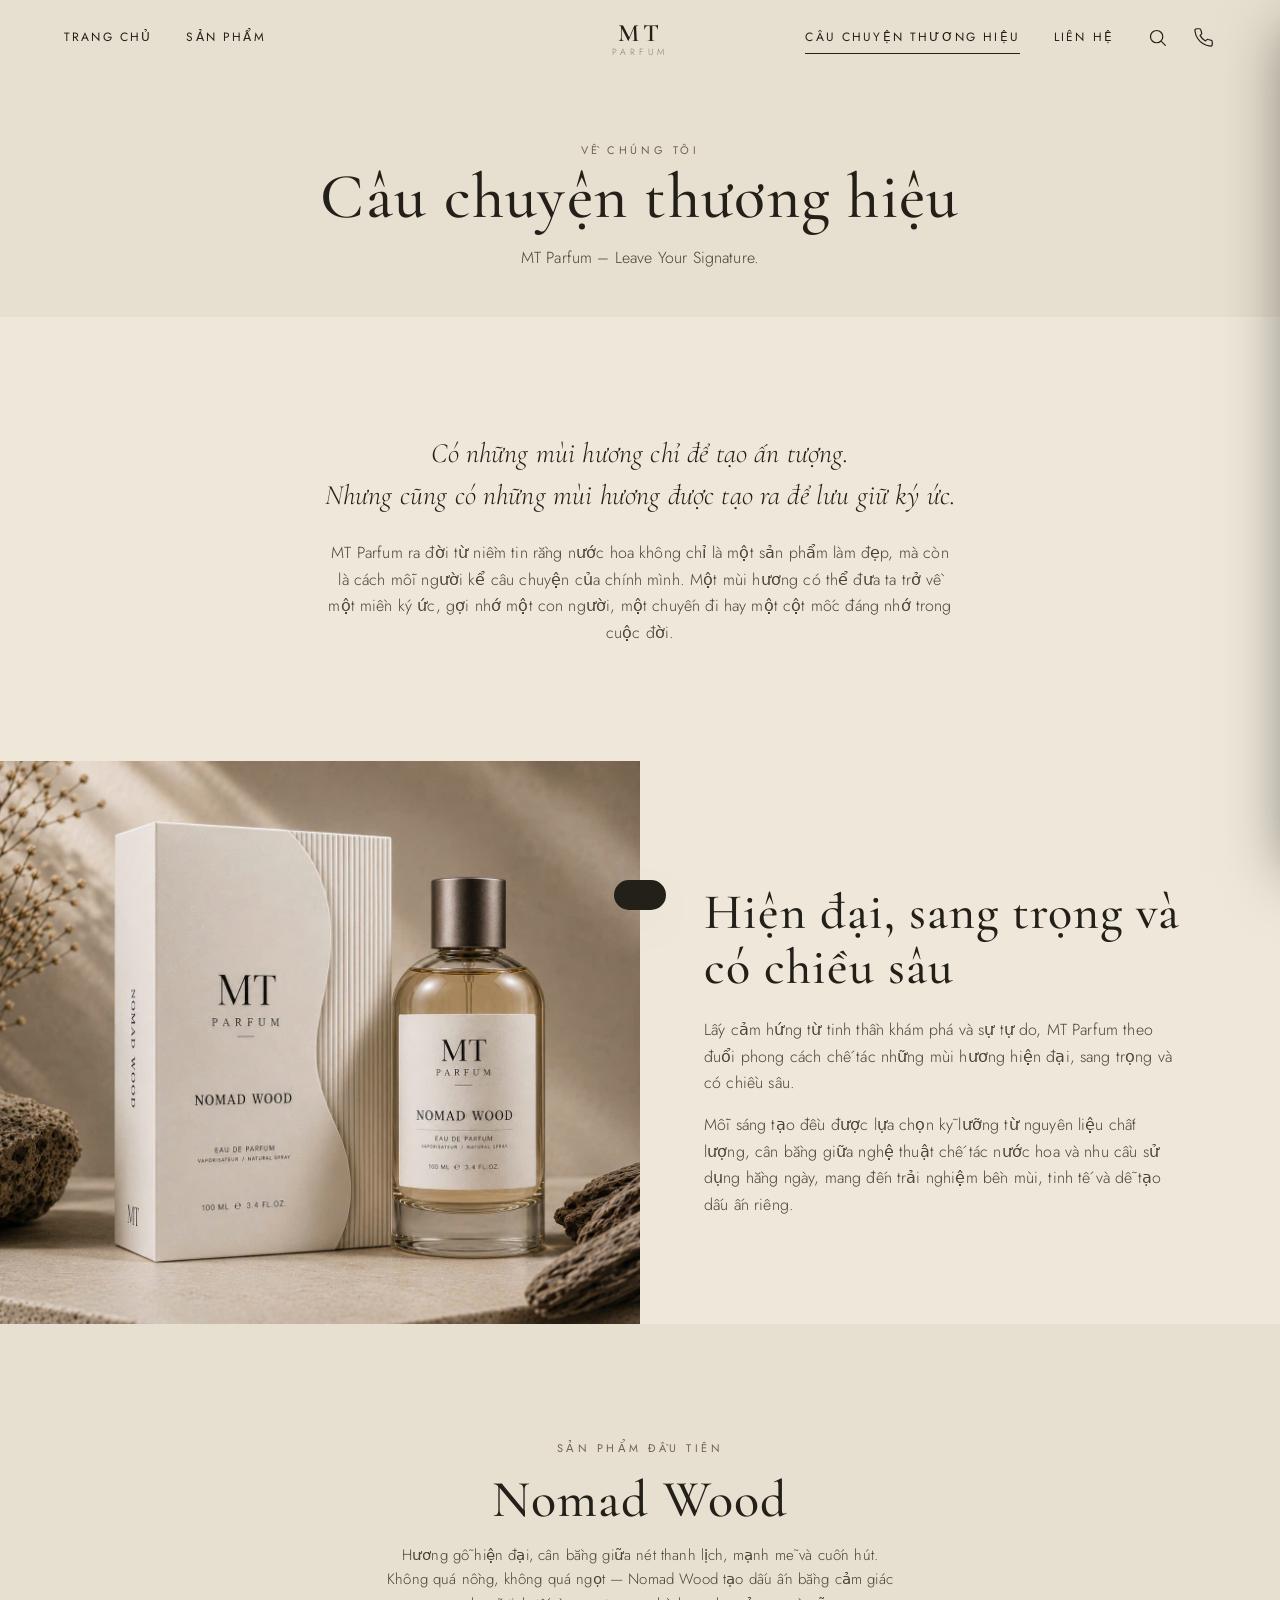
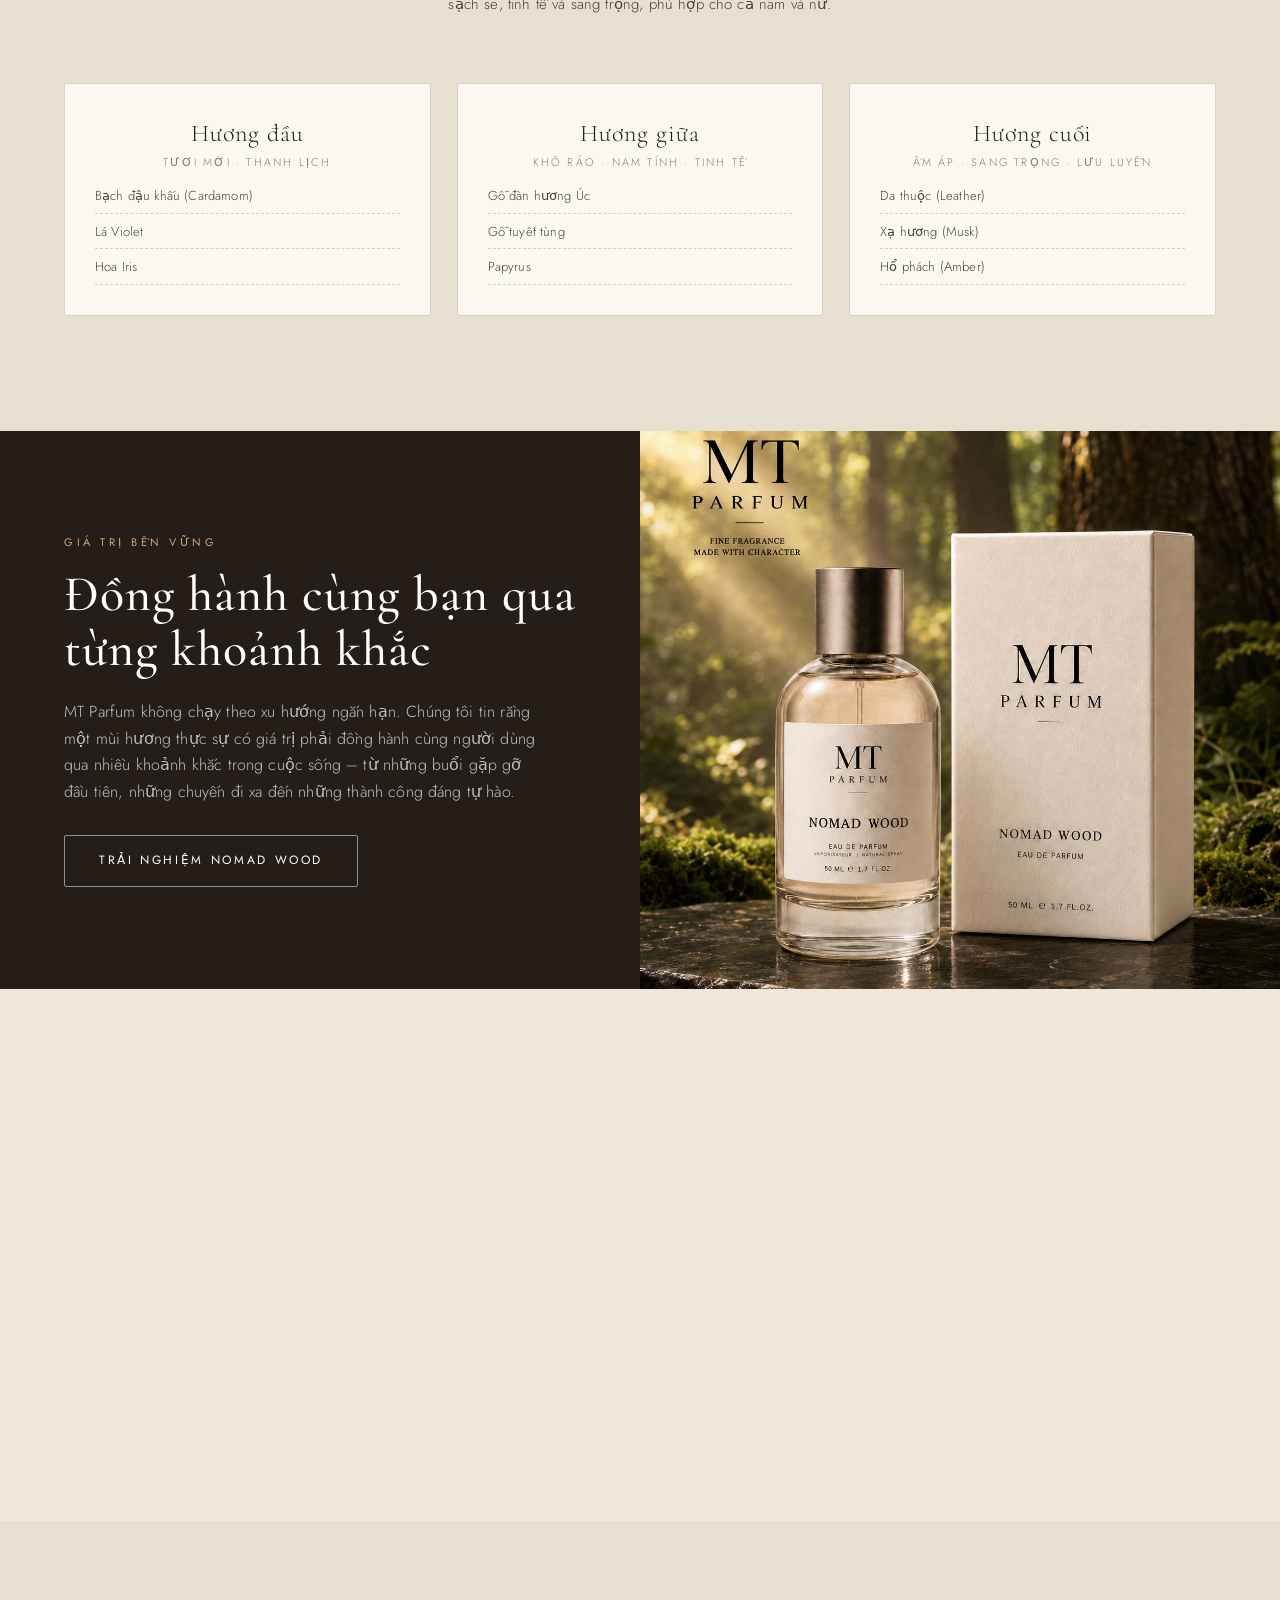
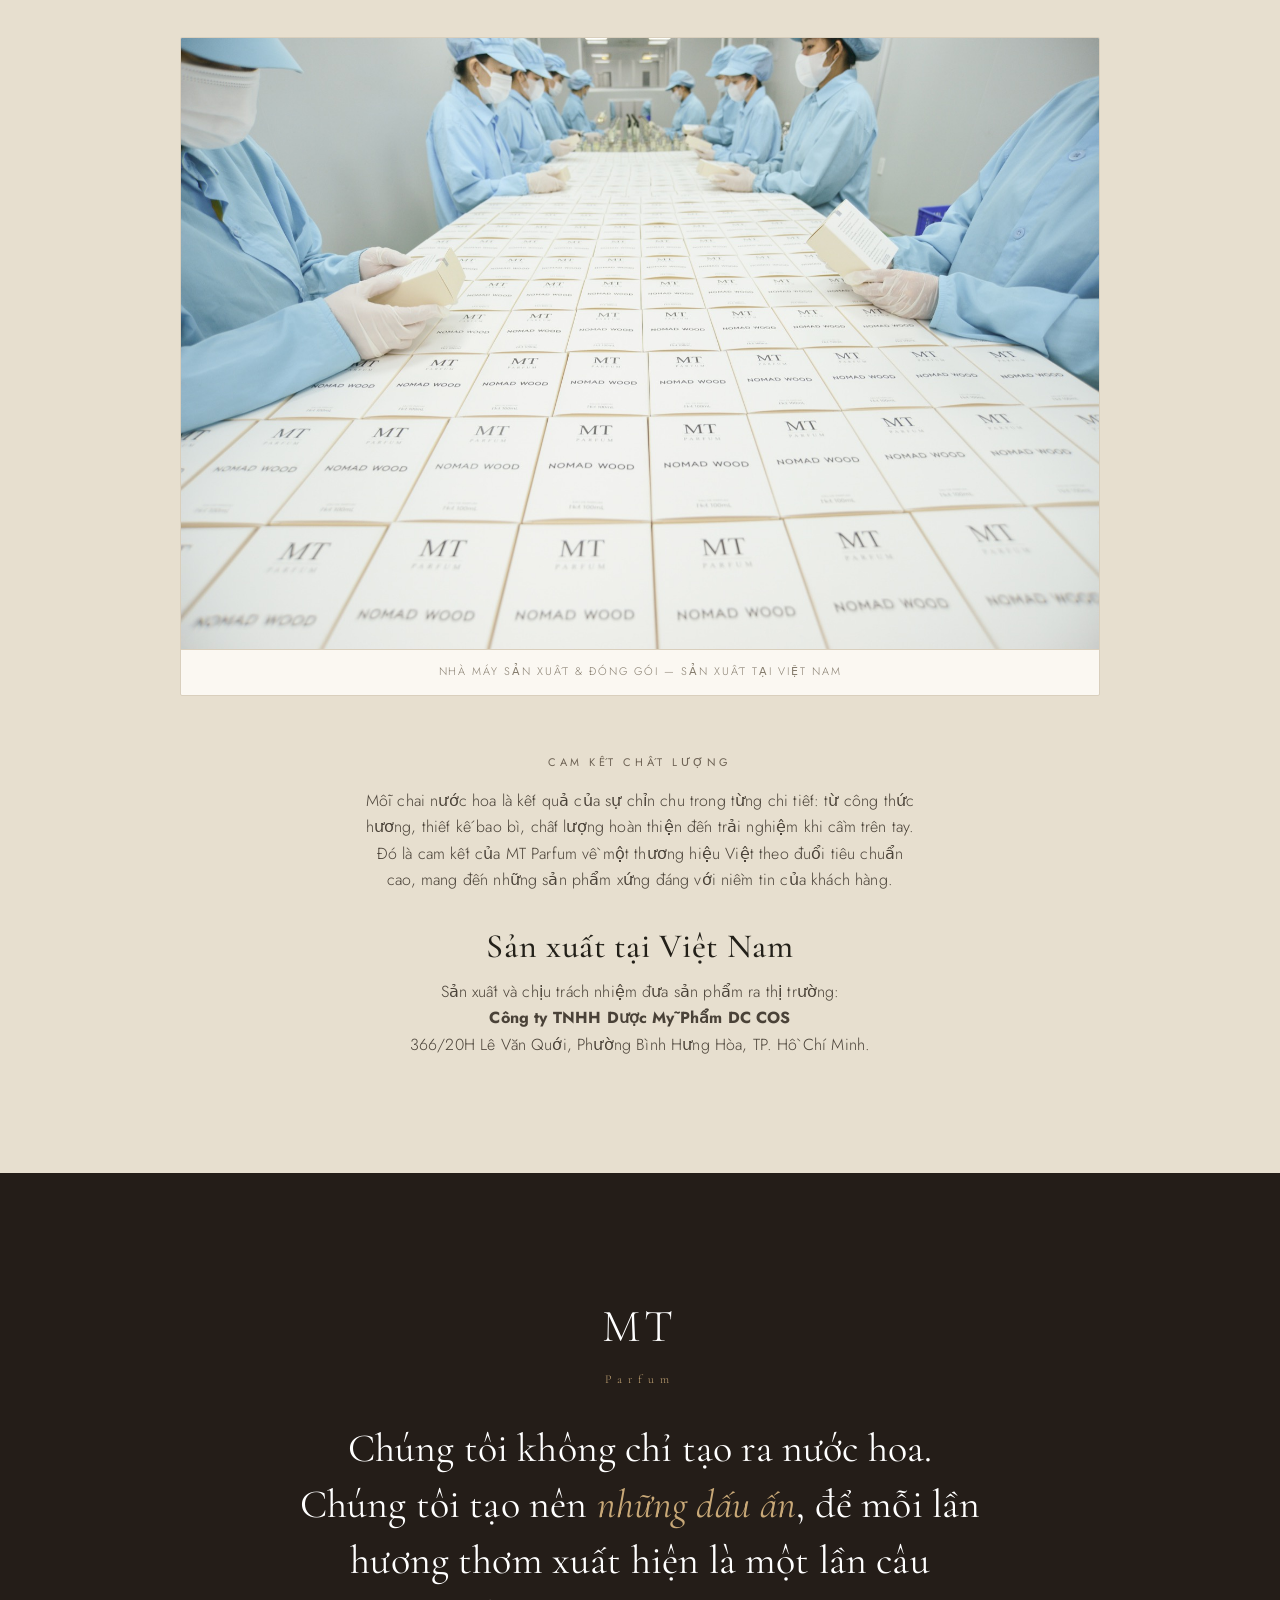
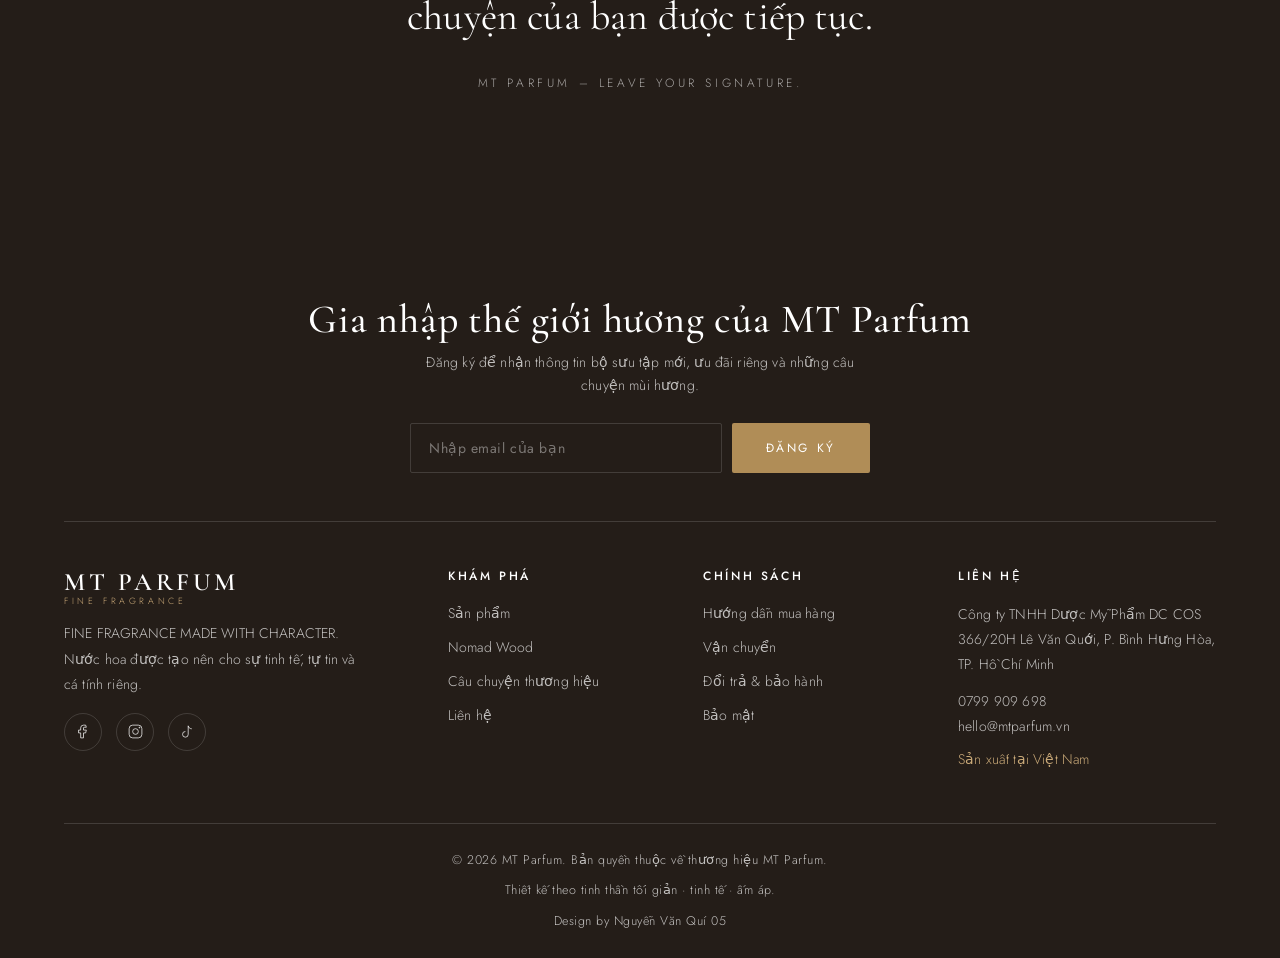
==== about.html @ b84d6cad "Chưa công bố giá: ẩn giá (Giá: Liên hệ) + đặt hàng qua Zalo/hotline - Thêm công tắc SITE.showPrice=f" ====
<!DOCTYPE html>
<html lang="vi">
<head>
  <meta charset="UTF-8">
  <meta name="viewport" content="width=device-width, initial-scale=1.0">
  <title>Câu chuyện thương hiệu — MT Parfum</title>
  <meta name="description" content="MT Parfum — Leave Your Signature. Câu chuyện về mùi hương, ký ức và cá tính riêng của mỗi người.">

  <meta property="og:type" content="website">
  <meta property="og:url" content="https://mtparfum.vn/about">
  <meta property="og:site_name" content="MT Parfum">
  <meta property="og:title" content="Câu chuyện thương hiệu — MT Parfum">
  <meta property="og:description" content="MT Parfum — Leave Your Signature. Câu chuyện về mùi hương, ký ức và cá tính riêng của mỗi người.">
  <meta property="og:image" content="https://mtparfum.vn/assets/images/og-image.jpg">
  <meta property="og:image:width" content="1200">
  <meta property="og:image:height" content="630">
  <meta name="twitter:card" content="summary_large_image">
  <meta name="twitter:title" content="Câu chuyện thương hiệu — MT Parfum">
  <meta name="twitter:description" content="MT Parfum — Leave Your Signature. Câu chuyện về mùi hương, ký ức và cá tính riêng của mỗi người.">
  <meta name="twitter:image" content="https://mtparfum.vn/assets/images/og-image.jpg">

  <link rel="preconnect" href="https://fonts.googleapis.com">
  <link rel="preconnect" href="https://fonts.gstatic.com" crossorigin>
  <link href="https://fonts.googleapis.com/css2?family=Cormorant+Garamond:ital,wght@0,400;0,500;0,600;1,400;1,500&family=Jost:wght@300;400;500&display=swap" rel="stylesheet">
  <link rel="stylesheet" href="assets/css/style.css">
</head>
<body data-page="about">

  <section class="page-hero">
    <div class="wrap reveal">
      <span class="eyebrow">Về chúng tôi</span>
      <h1>Câu chuyện thương hiệu</h1>
      <p>MT Parfum – Leave Your Signature.</p>
    </div>
  </section>

  <!-- Intro statement -->
  <section class="section center">
    <div class="wrap" style="max-width:760px">
      <p class="quote-serif reveal">Có những mùi hương chỉ để tạo ấn tượng.<br>Nhưng cũng có những mùi hương được tạo ra để lưu giữ ký ức.</p>
      <p class="reveal d1" style="margin-top:24px;color:var(--ink-soft)">MT Parfum ra đời từ niềm tin rằng nước hoa không chỉ là một sản phẩm làm đẹp, mà còn là cách mỗi người kể câu chuyện của chính mình. Một mùi hương có thể đưa ta trở về một miền ký ức, gợi nhớ một con người, một chuyến đi hay một cột mốc đáng nhớ trong cuộc đời.</p>
    </div>
  </section>

  <!-- Split 1: Triết lý sáng tạo -->
  <section class="split">
    <div class="split__media reveal"><img src="assets/images/beige_100_wave.jpg" alt="MT Parfum Nomad Wood"></div>
    <div class="split__body">
      <span class="eyebrow reveal">Triết lý sáng tạo</span>
      <h2 class="reveal d1">Hiện đại, sang trọng và có chiều sâu</h2>
      <p class="reveal d2">Lấy cảm hứng từ tinh thần khám phá và sự tự do, MT Parfum theo đuổi phong cách chế tác những mùi hương hiện đại, sang trọng và có chiều sâu.</p>
      <p class="reveal d2">Mỗi sáng tạo đều được lựa chọn kỹ lưỡng từ nguyên liệu chất lượng, cân bằng giữa nghệ thuật chế tác nước hoa và nhu cầu sử dụng hằng ngày, mang đến trải nghiệm bền mùi, tinh tế và dễ tạo dấu ấn riêng.</p>
    </div>
  </section>

  <!-- Nomad Wood - tầng hương -->
  <section class="section" style="background:var(--cream-2)">
    <div class="wrap">
      <div class="sec-head reveal">
        <span class="eyebrow">Sản phẩm đầu tiên</span>
        <h2>Nomad Wood</h2>
        <p>Hương gỗ hiện đại, cân bằng giữa nét thanh lịch, mạnh mẽ và cuốn hút. Không quá nồng, không quá ngọt — Nomad Wood tạo dấu ấn bằng cảm giác sạch sẽ, tinh tế và sang trọng, phù hợp cho cả nam và nữ.</p>
      </div>
      <div class="specs">
        <div class="spec-card reveal">
          <div class="vol" style="font-size:24px;letter-spacing:.04em">Hương đầu</div>
          <div class="fl">Tươi mới · Thanh lịch</div>
          <ul>
            <li><span>Bạch đậu khấu (Cardamom)</span></li>
            <li><span>Lá Violet</span></li>
            <li><span>Hoa Iris</span></li>
          </ul>
        </div>
        <div class="spec-card reveal d1">
          <div class="vol" style="font-size:24px;letter-spacing:.04em">Hương giữa</div>
          <div class="fl">Khô ráo · Nam tính · Tinh tế</div>
          <ul>
            <li><span>Gỗ đàn hương Úc</span></li>
            <li><span>Gỗ tuyết tùng</span></li>
            <li><span>Papyrus</span></li>
          </ul>
        </div>
        <div class="spec-card reveal d2">
          <div class="vol" style="font-size:24px;letter-spacing:.04em">Hương cuối</div>
          <div class="fl">Ấm áp · Sang trọng · Lưu luyến</div>
          <ul>
            <li><span>Da thuộc (Leather)</span></li>
            <li><span>Xạ hương (Musk)</span></li>
            <li><span>Hổ phách (Amber)</span></li>
          </ul>
        </div>
      </div>
    </div>
  </section>

  <!-- Split 2: Giá trị bền vững -->
  <section class="split split--rev">
    <div class="split__media reveal"><img src="assets/images/forest_50_box.jpg" alt="Nomad Wood đồng hành cùng mọi khoảnh khắc"></div>
    <div class="split__body on-dark">
      <span class="eyebrow reveal">Giá trị bền vững</span>
      <h2 class="reveal d1">Đồng hành cùng bạn qua từng khoảnh khắc</h2>
      <p class="reveal d2">MT Parfum không chạy theo xu hướng ngắn hạn. Chúng tôi tin rằng một mùi hương thực sự có giá trị phải đồng hành cùng người dùng qua nhiều khoảnh khắc trong cuộc sống – từ những buổi gặp gỡ đầu tiên, những chuyến đi xa đến những thành công đáng tự hào.</p>
      <div class="reveal d3" style="margin-top:14px"><a href="product.html" class="btn btn--light">Trải nghiệm Nomad Wood</a></div>
    </div>
  </section>

  <!-- Values -->
  <section class="section">
    <div class="wrap">
      <div class="sec-head reveal"><span class="eyebrow">Giá trị cốt lõi</span><h2>Điều làm nên MT Parfum</h2></div>
      <div class="specs">
        <div class="spec-card reveal">
          <h3 style="font-size:26px;margin-bottom:10px">Elegance</h3>
          <p style="font-size:14px;color:var(--ink-soft)">Thanh lịch trong từng đường nét — từ mùi hương đến bao bì.</p>
        </div>
        <div class="spec-card reveal d1">
          <h3 style="font-size:26px;margin-bottom:10px">Confidence</h3>
          <p style="font-size:14px;color:var(--ink-soft)">Mùi hương bền bỉ nâng đỡ sự tự tin của bạn suốt cả ngày.</p>
        </div>
        <div class="spec-card reveal d2">
          <h3 style="font-size:26px;margin-bottom:10px">Distinction</h3>
          <p style="font-size:14px;color:var(--ink-soft)">Một dấu ấn riêng, không thể trộn lẫn với bất kỳ ai.</p>
        </div>
      </div>
    </div>
  </section>

  <!-- Cam kết chất lượng + Nhà sản xuất -->
  <section class="section center" style="background:var(--cream-2)">
    <figure class="size-visual reveal" style="margin-bottom:clamp(30px,5vw,52px)">
      <img src="assets/images/that_nhamay_donggoi.jpg" alt="Nhà máy đóng gói MT Parfum" loading="lazy">
      <figcaption>Nhà máy sản xuất &amp; đóng gói — sản xuất tại Việt Nam</figcaption>
    </figure>
    <div class="wrap" style="max-width:680px">
      <span class="eyebrow reveal">Cam kết chất lượng</span>
      <p class="reveal d1" style="margin-top:14px;color:var(--ink-soft)">Mỗi chai nước hoa là kết quả của sự chỉn chu trong từng chi tiết: từ công thức hương, thiết kế bao bì, chất lượng hoàn thiện đến trải nghiệm khi cầm trên tay. Đó là cam kết của MT Parfum về một thương hiệu Việt theo đuổi tiêu chuẩn cao, mang đến những sản phẩm xứng đáng với niềm tin của khách hàng.</p>
      <h2 class="reveal d2" style="font-size:clamp(24px,3.6vw,34px);margin:34px 0 14px">Sản xuất tại Việt Nam</h2>
      <p class="reveal d2" style="color:var(--ink-soft)">Sản xuất và chịu trách nhiệm đưa sản phẩm ra thị trường:<br>
      <b>Công ty TNHH Dược Mỹ Phẩm DC COS</b><br>
      366/20H Lê Văn Quới, Phường Bình Hưng Hòa, TP. Hồ Chí Minh.</p>
    </div>
  </section>

  <!-- Closing statement -->
  <section class="section statement">
    <div class="wrap">
      <div class="mark reveal">MT<small>Parfum</small></div>
      <blockquote class="reveal d1">Chúng tôi không chỉ tạo ra nước hoa.<br>Chúng tôi tạo nên <em>những dấu ấn</em>, để mỗi lần hương thơm xuất hiện là một lần câu chuyện của bạn được tiếp tục.</blockquote>
      <div class="sign reveal d2">MT Parfum – Leave Your Signature.</div>
    </div>
  </section>

  <script src="assets/js/data.js?v=20260921b"></script>
  <script src="assets/js/site.js?v=20260921b"></script>
</body>
</html>
---- assets/css/style.css ----
/* =========================================================
   MT PARFUM — Design System
   Bảng màu & typography lấy từ bao bì sản phẩm Nomad Wood
   ========================================================= */

:root {
  /* --- Palette --- */
  --cream:      #EFE8DA;   /* nền chính kem ấm */
  --cream-2:    #E7DFCF;   /* nền phụ */
  --paper:      #FBF8F2;   /* trắng ngà (card, nhãn) */
  --sand:       #C9BBA0;   /* be đậm */
  --sand-deep:  #B7A688;   /* đất/be đậm hơn */
  --bronze:     #6E6355;   /* đồng/xám khói - nút, icon */
  --bronze-2:   #8A7E6C;   /* đồng nhạt - viền */
  --ink:        #232019;   /* chữ chính - đen than ấm */
  --ink-soft:   #4a4238;   /* chữ phụ */
  --muted:      #857c6d;   /* chú thích */
  --dark:       #241D18;   /* nền tối sang trọng */
  --dark-2:     #1b1611;
  --gold:       #B08D57;   /* ánh đồng/vàng gold */
  --gold-soft:  #c9a978;
  --line:       #d9cfbd;   /* đường kẻ mảnh */
  --line-dark:  rgba(255,255,255,.14);

  /* --- Typography --- */
  --serif: "Cormorant Garamond", "Marcellus", "Playfair Display", "Times New Roman", serif;
  --sans:  "Jost", "Inter", "Helvetica Neue", Arial, sans-serif;

  /* --- Layout --- */
  --maxw: 1280px;
  --gutter: clamp(18px, 5vw, 64px);
  --header-h: 76px;
  --radius: 2px;
  --ease: cubic-bezier(.22,.61,.36,1);
}

/* --------------------- Reset --------------------- */
*, *::before, *::after { box-sizing: border-box; }
* { margin: 0; padding: 0; }
html { -webkit-text-size-adjust: 100%; scroll-behavior: smooth; overflow-x: hidden; }
body {
  font-family: var(--sans);
  font-weight: 300;
  color: var(--ink);
  background: var(--cream);
  line-height: 1.65;
  font-size: 16px;
  letter-spacing: .01em;
}
img { max-width: 100%; display: block; }
a { color: inherit; text-decoration: none; }
button { font-family: inherit; cursor: pointer; border: none; background: none; color: inherit; }
ul { list-style: none; }
input { font-family: inherit; }

/* --------------------- Typography helpers --------------------- */
.serif { font-family: var(--serif); }
h1, h2, h3, h4 { font-family: var(--serif); font-weight: 500; line-height: 1.1; letter-spacing: .02em; color: var(--ink); }

.eyebrow {
  font-family: var(--sans);
  font-weight: 400;
  font-size: 11px;
  letter-spacing: .32em;
  text-transform: uppercase;
  color: var(--bronze);
}
.label-sm {
  font-size: 11px;
  letter-spacing: .22em;
  text-transform: uppercase;
  color: var(--muted);
  font-weight: 400;
}

/* --------------------- Layout --------------------- */
.wrap { max-width: var(--maxw); margin: 0 auto; padding-inline: var(--gutter); }
.section { padding-block: clamp(56px, 9vw, 130px); }
.center { text-align: center; }

/* --------------------- Buttons --------------------- */
.btn {
  display: inline-flex; align-items: center; justify-content: center; gap: 10px;
  font-size: 12px; letter-spacing: .22em; text-transform: uppercase; font-weight: 400;
  padding: 15px 34px; border-radius: var(--radius);
  transition: all .45s var(--ease); position: relative;
  white-space: nowrap;
}
.btn--solid { background: var(--bronze); color: var(--paper); }
.btn--solid:hover { background: var(--ink); transform: translateY(-2px); }
.btn--gold { background: var(--gold); color: #fff; }
.btn--gold:hover { background: var(--gold-soft); }
.btn--outline { border: 1px solid var(--bronze); color: var(--ink); }
.btn--outline:hover { background: var(--bronze); color: var(--paper); }
.btn--light { border: 1px solid rgba(255,255,255,.5); color: #fff; }
.btn--light:hover { background: #fff; color: var(--ink); }
.btn--block { width: 100%; }

.link-underline {
  font-size: 12px; letter-spacing: .2em; text-transform: uppercase;
  padding-bottom: 4px; border-bottom: 1px solid var(--bronze-2); transition: opacity .3s;
}
.link-underline:hover { opacity: .6; }

/* =========================================================
   HEADER
   ========================================================= */
.header {
  position: fixed; top: 0; left: 0; right: 0; z-index: 100;
  transition: all .5s var(--ease);
  background: transparent;
}
.header__inner {
  display: grid; grid-template-columns: 1fr auto 1fr; align-items: center;
  height: var(--header-h);
  max-width: var(--maxw); margin: 0 auto; padding-inline: var(--gutter);
  transition: height .5s var(--ease);
}
.header__nav { display: none; gap: 34px; }
.header__nav a {
  font-size: 12px; letter-spacing: .18em; text-transform: uppercase; font-weight: 400;
  position: relative; padding: 6px 0; color: var(--ink);
}
.header__nav a::after {
  content: ""; position: absolute; left: 0; bottom: 0; height: 1px; width: 0;
  background: currentColor; transition: width .4s var(--ease);
}
.header__nav a:hover::after, .header__nav a.is-active::after { width: 100%; }

.logo { text-align: center; justify-self: center; line-height: 1; }
.logo b { font-family: var(--serif); font-weight: 600; font-size: 25px; letter-spacing: .14em; display: block; }
.logo span { font-size: 9px; letter-spacing: .45em; text-transform: uppercase; color: var(--muted); display: block; margin-top: 1px; }

.header__actions { display: flex; align-items: center; justify-content: flex-end; gap: 20px; }
.icon-btn { display: inline-flex; align-items: center; justify-content: center; width: 26px; height: 26px; position: relative; transition: opacity .3s; }
.icon-btn:hover { opacity: .55; }
.icon-btn svg { width: 21px; height: 21px; stroke: var(--ink); }
.cart-count {
  position: absolute; top: -7px; right: -9px; min-width: 17px; height: 17px; padding: 0 4px;
  background: var(--bronze); color: #fff; border-radius: 999px;
  font-size: 10px; font-weight: 500; display: flex; align-items: center; justify-content: center;
  transform: scale(0); transition: transform .3s var(--ease);
}
.cart-count.show { transform: scale(1); }

.hamburger { display: inline-flex; flex-direction: column; gap: 5px; width: 24px; }
.hamburger span { height: 1.5px; background: var(--ink); transition: .3s; }

/* scrolled state */
.header.scrolled { background: var(--cream); box-shadow: 0 1px 0 var(--line); }
.header.scrolled .header__inner { height: 62px; }

/* dark hero overlay state (top of home) */
.header.on-dark:not(.scrolled) .header__nav a,
.header.on-dark:not(.scrolled) .logo b,
.header.on-dark:not(.scrolled) .logo span { color: #fff; }
.header.on-dark:not(.scrolled) .icon-btn svg { stroke: #fff; }
.header.on-dark:not(.scrolled) .hamburger span { background: #fff; }

/* =========================================================
   MOBILE MENU
   ========================================================= */
.mobile-menu {
  position: fixed; inset: 0; z-index: 200; background: var(--cream);
  transform: translateX(-100%); transition: transform .5s var(--ease);
  display: flex; flex-direction: column; padding: 26px var(--gutter);
}
.mobile-menu.open { transform: translateX(0); }
.mobile-menu__top { display: flex; justify-content: space-between; align-items: center; margin-bottom: 40px; }
.mobile-menu nav { display: flex; flex-direction: column; gap: 6px; }
.mobile-menu nav a {
  font-family: var(--serif); font-size: 30px; padding: 12px 0;
  border-bottom: 1px solid var(--line); letter-spacing: .02em;
}
.mobile-menu__foot { margin-top: auto; font-size: 13px; color: var(--muted); letter-spacing: .04em; }
.close-x { font-size: 26px; line-height: 1; }

.overlay {
  position: fixed; inset: 0; background: rgba(20,15,10,.5); z-index: 150;
  opacity: 0; visibility: hidden; transition: opacity .4s, visibility .4s;
  backdrop-filter: blur(2px);
}
.overlay.show { opacity: 1; visibility: visible; }

/* =========================================================
   HERO
   ========================================================= */
.hero { position: relative; min-height: 100svh; display: flex; align-items: center; overflow: hidden; }
.hero__bg { position: absolute; inset: 0; }
.hero__bg img { width: 100%; height: 100%; object-fit: cover; object-position: 72% center; }
.hero__bg::after {
  content: ""; position: absolute; inset: 0;
  /* mobile: scrim dọc full-width để chữ luôn nổi */
  background: linear-gradient(180deg, rgba(20,15,10,.46) 0%, rgba(20,15,10,.28) 28%, rgba(20,15,10,.40) 60%, rgba(20,15,10,.66) 100%);
}
@media (min-width: 900px) {
  .hero__bg::after {
    /* desktop: top scrim cho nav + gradient cột trái cho tiêu đề */
    background:
      linear-gradient(180deg, rgba(20,15,10,.42) 0%, rgba(20,15,10,.10) 16%, transparent 30%),
      linear-gradient(96deg, rgba(26,20,14,.74) 0%, rgba(26,20,14,.52) 32%, rgba(26,20,14,.22) 54%, transparent 72%);
  }
}
.hero__content { position: relative; z-index: 2; max-width: 620px; color: #fff; padding-top: var(--header-h); }
.hero__content .eyebrow { color: rgba(255,255,255,.85); }
.hero h1 { color: #fff; font-size: clamp(44px, 8.5vw, 92px); font-weight: 500; letter-spacing: .01em; margin: 18px 0 22px; }
.hero p { font-size: clamp(15px, 2vw, 18px); color: rgba(255,255,255,.9); max-width: 440px; margin-bottom: 34px; font-weight: 300; }
.hero__cta { display: flex; gap: 16px; flex-wrap: wrap; }
.scroll-hint {
  position: absolute; bottom: 26px; left: 50%; transform: translateX(-50%); z-index: 2;
  color: #fff; font-size: 10px; letter-spacing: .3em; text-transform: uppercase;
  display: flex; flex-direction: column; align-items: center; gap: 10px; opacity: .85;
}
.scroll-hint::after { content: ""; width: 1px; height: 46px; background: rgba(255,255,255,.6); animation: scrollline 2s var(--ease) infinite; }
@keyframes scrollline { 0%{transform:scaleY(0);transform-origin:top} 40%{transform:scaleY(1);transform-origin:top} 60%{transform:scaleY(1);transform-origin:bottom} 100%{transform:scaleY(0);transform-origin:bottom} }

/* =========================================================
   HERO SPRAY EFFECT — nắp bật nhẹ rồi xịt sương thơm, lặp lại
   ========================================================= */
.hero__spray {
  position: absolute; z-index: 3; pointer-events: none;
  left: 71%; top: 20%; width: 10px; height: 10px;
}
@media (min-width: 640px) { .hero__spray { left: 71.5%; top: 16%; } }
@media (min-width: 900px) { .hero__spray { left: 72%; top: 14%; } }

/* Ánh sáng loé khi bấm vòi xịt */
.hero__spray .flash {
  position: absolute; left: 50%; top: 50%; width: 24px; height: 24px; border-radius: 999px;
  background: radial-gradient(circle, rgba(255,255,255,.95), rgba(255,255,255,0) 68%);
  transform: translate(-50%, -50%) scale(0); opacity: 0;
  animation: sprayFlash 4.8s ease-out infinite;
}
/* Cụm sương chính */
.hero__spray .cloud {
  position: absolute; left: 50%; top: 50%; width: 54px; height: 54px; border-radius: 999px;
  background: radial-gradient(circle, rgba(255,255,255,.7) 0%, rgba(255,255,255,.28) 45%, rgba(255,255,255,0) 72%);
  filter: blur(3px) drop-shadow(0 1px 3px rgba(70,58,44,.28));
  transform: translate(-50%, -50%) scale(.2); opacity: 0;
  animation: sprayCloud 4.8s ease-out infinite;
}
/* Các hạt sương toả hình nón */
.hero__spray .p {
  position: absolute; left: 50%; top: 50%;
  width: var(--sz, 8px); height: var(--sz, 8px); border-radius: 999px;
  background: radial-gradient(circle, #ffffff 0%, rgba(255,255,255,.85) 40%, rgba(255,255,255,0) 70%);
  filter: blur(.5px) drop-shadow(0 1px 2px rgba(70,58,44,.4));
  transform: translate(-50%, -50%) scale(.4); opacity: 0;
  animation: sprayParticle 4.8s cubic-bezier(.16,.62,.3,1) infinite;
  animation-delay: var(--d, 0s);
}
@keyframes sprayFlash {
  0%, 3%  { transform: translate(-50%, -50%) scale(0); opacity: 0; }
  5%      { transform: translate(-50%, -50%) scale(1.4); opacity: .95; }
  12%     { transform: translate(-50%, -50%) scale(.5); opacity: 0; }
  100%    { opacity: 0; }
}
@keyframes sprayCloud {
  0%, 4%  { transform: translate(-50%, -50%) scale(.2); opacity: 0; }
  9%      { opacity: .92; }
  18%     { transform: translate(-50%, calc(-50% - 30px)) scale(1.1); opacity: .7; }
  38%     { transform: translate(-50%, calc(-50% - 82px)) scale(2.2); opacity: 0; }
  100%    { opacity: 0; }
}
@keyframes sprayParticle {
  0%, 4%  { transform: translate(-50%, -50%) scale(.4); opacity: 0; }
  8%      { opacity: .98; }
  16%     { transform: translate(calc(-50% + var(--dx, 0px) * .35), calc(-50% - 26px)) scale(.9); }
  36%     { transform: translate(calc(-50% + var(--dx, 0px)), calc(-50% - 74px)) scale(1.4); opacity: 0; }
  100%    { transform: translate(calc(-50% + var(--dx, 0px)), calc(-50% - 74px)) scale(1.4); opacity: 0; }
}

/* =========================================================
   PROCESS / NHÀ MÁY — ảnh thật sản xuất
   ========================================================= */
.process { background: var(--dark); color: var(--cream); }
.process .sec-head h2, .process .mark { color: #fff; }
.process .sec-head p { color: rgba(255,255,255,.72); }
.process .eyebrow { color: var(--gold-soft); }
.process-banner {
  position: relative; border-radius: var(--radius); overflow: hidden;
  margin-bottom: 22px; aspect-ratio: 21/9; background: var(--dark-2);
}
.process-banner img { width: 100%; height: 100%; object-fit: cover; display: block; }
.process-banner figcaption {
  position: absolute; left: 0; right: 0; bottom: 0; padding: 40px 26px 20px;
  background: linear-gradient(to top, rgba(20,15,10,.82), transparent);
  font-size: 13px; letter-spacing: .04em; color: rgba(255,255,255,.9);
}
.process-grid { display: grid; grid-template-columns: 1fr 1fr; gap: 16px; }
.process-card {
  border: 1px solid var(--line-dark); border-radius: var(--radius); overflow: hidden; background: var(--dark-2);
}
.process-card .ph { aspect-ratio: 4/3; overflow: hidden; }
.process-card .ph img { width: 100%; height: 100%; object-fit: cover; transition: transform 1s var(--ease); }
.process-card:hover .ph img { transform: scale(1.05); }
.process-card .cap { padding: 16px 18px 20px; }
.process-card .cap h4 { font-family: var(--serif); font-size: 20px; color: #fff; margin-bottom: 6px; }
.process-card .cap p { font-size: 13px; color: rgba(255,255,255,.66); line-height: 1.6; }
.process-trust {
  display: flex; flex-wrap: wrap; gap: 10px 26px; justify-content: center;
  margin-top: 30px; padding-top: 26px; border-top: 1px solid var(--line-dark);
  font-size: 12px; letter-spacing: .14em; text-transform: uppercase; color: var(--gold-soft);
}
@media (min-width: 760px) { .process-grid { grid-template-columns: repeat(4, 1fr); } }

/* =========================================================
   MARQUEE / TRUST STRIP
   ========================================================= */
.strip { background: var(--dark); color: var(--cream); padding: 18px 0; overflow: hidden; }
.strip__row { display: flex; gap: 60px; align-items: center; white-space: nowrap; animation: marquee 26s linear infinite; }
.strip__row span { font-size: 11px; letter-spacing: .28em; text-transform: uppercase; color: var(--gold-soft); display: inline-flex; align-items: center; gap: 60px; }
.strip__row span::after { content: "✦"; color: var(--bronze-2); }
@keyframes marquee { from { transform: translateX(0); } to { transform: translateX(-50%); } }

/* =========================================================
   SECTION HEADING
   ========================================================= */
.sec-head { display: flex; flex-direction: column; align-items: center; text-align: center; gap: 14px; margin-bottom: clamp(38px, 6vw, 66px); }
.sec-head h2 { font-size: clamp(30px, 5vw, 52px); }
.sec-head p { max-width: 520px; color: var(--ink-soft); font-size: 15px; }
.sec-head--left { align-items: flex-start; text-align: left; }

/* =========================================================
   PRODUCT GRID / CARDS
   ========================================================= */
.grid-products { display: grid; grid-template-columns: 1fr; gap: 30px; }
.card {
  position: relative; background: var(--paper);
  border: 1px solid var(--line); border-radius: var(--radius);
  overflow: hidden; transition: box-shadow .5s var(--ease), transform .5s var(--ease);
}
.card:hover { box-shadow: 0 26px 55px -30px rgba(35,25,15,.5); transform: translateY(-4px); }
.card__media { position: relative; aspect-ratio: 3/4; overflow: hidden; background: var(--cream-2); }
.card__media img { width: 100%; height: 100%; object-fit: cover; transition: transform 1.1s var(--ease); }
.card:hover .card__media img { transform: scale(1.06); }
.card__badge {
  position: absolute; top: 14px; left: 14px; z-index: 2;
  background: rgba(251,248,242,.92); color: var(--bronze);
  font-size: 10px; letter-spacing: .18em; text-transform: uppercase; padding: 6px 12px; border-radius: 999px;
}
.card__quick {
  position: absolute; left: 14px; right: 14px; bottom: 14px; z-index: 2;
  display: flex; gap: 8px; transform: translateY(14px); opacity: 0; transition: all .45s var(--ease);
}
.card:hover .card__quick { transform: translateY(0); opacity: 1; }
.card__quick .btn { flex: 1; padding: 13px 10px; font-size: 10.5px; letter-spacing: .12em; }
.qv-btn { background: rgba(251,248,242,.94); color: var(--ink); backdrop-filter: blur(4px); }
.qv-btn:hover { background: #fff; }
.card__body { padding: 22px 22px 26px; text-align: center; }
.card__body h3 { font-size: 25px; margin-bottom: 4px; }
.card__body .type { font-size: 11px; letter-spacing: .2em; text-transform: uppercase; color: var(--muted); margin-bottom: 12px; }
.card__sizes { display: flex; gap: 6px; justify-content: center; margin-bottom: 14px; }
.card__sizes span { font-size: 10.5px; letter-spacing: .1em; padding: 4px 10px; border: 1px solid var(--line); border-radius: 999px; color: var(--ink-soft); }
.card__price { font-family: var(--serif); font-size: 22px; color: var(--ink); }
.card__price small { font-size: 13px; color: var(--muted); font-family: var(--sans); letter-spacing: .06em; }

/* =========================================================
   FEATURE / SPLIT SECTIONS
   ========================================================= */
.split { display: grid; grid-template-columns: 1fr; gap: 0; align-items: stretch; }
.split__media { position: relative; min-height: 62vh; }
.split__media img { position: absolute; inset: 0; width: 100%; height: 100%; object-fit: cover; }
.split__body { display: flex; flex-direction: column; justify-content: center; padding: clamp(40px,8vw,90px) var(--gutter); }
.split__body h2 { font-size: clamp(30px, 4.6vw, 50px); margin: 16px 0 22px; }
.split__body p { color: var(--ink-soft); margin-bottom: 16px; max-width: 480px; }
.split__body.on-dark { background: var(--dark); color: var(--cream); }
.split__body.on-dark h2 { color: #fff; }
.split__body.on-dark p { color: rgba(255,255,255,.72); }
.split__body.on-dark .eyebrow { color: var(--gold-soft); }
.quote-serif { font-family: var(--serif); font-size: clamp(21px,2.6vw,28px); font-style: italic; line-height: 1.5; color: var(--ink); }
.on-dark .quote-serif { color: #fff; }

/* =========================================================
   BRAND STATEMENT (dark band)
   ========================================================= */
.statement { background: var(--dark); color: var(--cream); text-align: center; }
.statement .wrap { max-width: 820px; }
.statement .mark { font-family: var(--serif); font-size: 46px; letter-spacing: .1em; color: #fff; }
.statement .mark small { display: block; font-size: 12px; letter-spacing: .5em; color: var(--gold-soft); margin-top: 6px; }
.statement blockquote { font-family: var(--serif); font-size: clamp(24px, 3.6vw, 40px); line-height: 1.4; margin: 30px 0; color: #fff; font-weight: 400; }
.statement blockquote em { color: var(--gold-soft); font-style: italic; }
.statement .sign { font-size: 12px; letter-spacing: .3em; text-transform: uppercase; color: rgba(255,255,255,.6); }

/* =========================================================
   SIZE SPEC STRIP
   ========================================================= */
.size-visual {
  max-width: 920px; margin: 0 auto clamp(30px, 5vw, 52px);
  border: 1px solid var(--line); border-radius: var(--radius);
  overflow: hidden; background: var(--paper);
}
.size-visual img { width: 100%; height: auto; display: block; }
.size-visual figcaption {
  font-size: 11px; letter-spacing: .18em; text-transform: uppercase;
  color: var(--muted); text-align: center; padding: 12px 16px 14px;
  border-top: 1px solid var(--line);
}
.specs { display: grid; grid-template-columns: 1fr; gap: 26px; }
.spec-card { border: 1px solid var(--line); border-radius: var(--radius); padding: 30px; background: var(--paper); text-align: center; transition: .4s var(--ease); }
.spec-card:hover { border-color: var(--bronze-2); background: #fff; }
.spec-card .vol { font-family: var(--serif); font-size: 40px; color: var(--ink); }
.spec-card .fl { font-size: 11px; letter-spacing: .2em; color: var(--muted); text-transform: uppercase; margin-bottom: 14px; }
.spec-card ul { display: flex; flex-direction: column; gap: 7px; font-size: 13px; color: var(--ink-soft); }
.spec-card ul li { display: flex; justify-content: space-between; border-bottom: 1px dashed var(--line); padding-bottom: 6px; }

/* =========================================================
   THANK YOU CARD
   ========================================================= */
.thanks { background: var(--dark-2); color: var(--cream); }
.thanks__grid { display: grid; grid-template-columns: 1fr; gap: 0; align-items: center; }
.thanks__img { min-height: 56vh; position: relative; }
.thanks__img img { position: absolute; inset: 0; width: 100%; height: 100%; object-fit: cover; }
.thanks__note { padding: clamp(40px,7vw,80px) var(--gutter); }
.thanks__card {
  background: var(--paper); color: var(--ink); border-radius: var(--radius);
  padding: clamp(34px,5vw,54px); max-width: 460px; text-align: center;
  box-shadow: 0 30px 70px -30px rgba(0,0,0,.6);
}
.thanks__card .ty { font-family: var(--serif); font-size: 30px; letter-spacing: .12em; margin-bottom: 20px; }
.thanks__card p { font-size: 15px; color: var(--ink-soft); line-height: 1.8; }
.thanks__card .sign { font-family: var(--serif); font-size: 26px; font-style: italic; margin-top: 22px; color: var(--ink); }
.thanks__card .role { font-size: 11px; letter-spacing: .22em; text-transform: uppercase; color: var(--muted); }

/* =========================================================
   FOOTER
   ========================================================= */
.footer { background: var(--dark); color: rgba(255,255,255,.72); padding-top: clamp(56px,7vw,88px); }
.footer a:hover { color: #fff; }
.footer__news { border-bottom: 1px solid var(--line-dark); padding-bottom: 48px; margin-bottom: 48px; text-align: center; }
.footer__news h3 { color: #fff; font-size: clamp(26px,4vw,40px); margin-bottom: 10px; }
.footer__news p { max-width: 440px; margin: 0 auto 26px; font-size: 14px; }
.news-form { display: flex; gap: 10px; max-width: 460px; margin: 0 auto; flex-wrap: wrap; }
.news-form input {
  flex: 1; min-width: 200px; background: transparent; border: 1px solid var(--line-dark); color: #fff;
  padding: 14px 18px; border-radius: var(--radius); font-size: 14px; letter-spacing: .04em;
}
.news-form input::placeholder { color: rgba(255,255,255,.4); }
.news-form input:focus { outline: none; border-color: var(--gold-soft); }
.footer__cols { display: grid; grid-template-columns: 1fr; gap: 40px; padding-bottom: 50px; }
.footer__col h4 { color: #fff; font-family: var(--sans); font-size: 12px; letter-spacing: .22em; text-transform: uppercase; margin-bottom: 18px; font-weight: 500; }
.footer__col .logo b { color: #fff; }
.footer__col .logo span { color: var(--gold-soft); }
.footer__col ul { display: flex; flex-direction: column; gap: 11px; font-size: 14px; }
.footer__col p { font-size: 14px; line-height: 1.8; }
.socials { display: flex; gap: 14px; margin-top: 16px; }
.socials a { width: 38px; height: 38px; border: 1px solid var(--line-dark); border-radius: 999px; display: flex; align-items: center; justify-content: center; transition: .3s; }
.socials a:hover { background: var(--gold); border-color: var(--gold); }
.socials svg { width: 17px; height: 17px; stroke: currentColor; fill: none; }
.footer__bottom { border-top: 1px solid var(--line-dark); padding: 26px 0; display: flex; flex-direction: column; gap: 10px; text-align: center; font-size: 12.5px; letter-spacing: .04em; }

/* =========================================================
   CART DRAWER
   ========================================================= */
.drawer {
  position: fixed; top: 0; right: 0; bottom: 0; width: min(420px, 100vw); z-index: 250;
  background: var(--cream); transform: translateX(100%); transition: transform .5s var(--ease);
  display: flex; flex-direction: column; box-shadow: -20px 0 60px -30px rgba(0,0,0,.5);
}
.drawer.open { transform: translateX(0); }
.drawer__head { display: flex; align-items: center; justify-content: space-between; padding: 24px var(--gutter); border-bottom: 1px solid var(--line); }
.drawer__head h3 { font-size: 20px; letter-spacing: .06em; }
.drawer__head .label-sm { margin-left: 8px; }
.drawer__body { flex: 1; overflow-y: auto; padding: 10px var(--gutter); }
.drawer__empty { text-align: center; padding: 60px 0; color: var(--muted); }
.drawer__empty svg { width: 42px; height: 42px; stroke: var(--bronze-2); margin: 0 auto 18px; }
.cart-item { display: grid; grid-template-columns: 74px 1fr auto; gap: 14px; padding: 20px 0; border-bottom: 1px solid var(--line); }
.cart-item__img { width: 74px; height: 92px; object-fit: cover; background: var(--cream-2); border-radius: var(--radius); }
.cart-item__info h4 { font-family: var(--serif); font-size: 18px; }
.cart-item__info .meta { font-size: 11px; letter-spacing: .12em; text-transform: uppercase; color: var(--muted); margin: 3px 0 10px; }
.qty { display: inline-flex; align-items: center; border: 1px solid var(--line); border-radius: 999px; }
.qty button { width: 28px; height: 28px; font-size: 15px; color: var(--ink-soft); }
.qty span { min-width: 26px; text-align: center; font-size: 13px; }
.cart-item__right { text-align: right; display: flex; flex-direction: column; justify-content: space-between; align-items: flex-end; }
.cart-item__price { font-family: var(--serif); font-size: 17px; }
.remove { font-size: 11px; letter-spacing: .1em; text-transform: uppercase; color: var(--muted); border-bottom: 1px solid transparent; }
.remove:hover { color: var(--bronze); border-color: var(--bronze); }
.drawer__foot { padding: 22px var(--gutter) 26px; border-top: 1px solid var(--line); background: var(--paper); }
.drawer__row { display: flex; justify-content: space-between; margin-bottom: 6px; font-size: 13px; color: var(--ink-soft); }
.drawer__total { display: flex; justify-content: space-between; align-items: baseline; margin: 12px 0 18px; }
.drawer__total b { font-family: var(--serif); font-size: 26px; }
.drawer__note { font-size: 11px; color: var(--muted); text-align: center; margin-top: 12px; letter-spacing: .04em; }

/* =========================================================
   MODAL (quick view)
   ========================================================= */
.modal { position: fixed; inset: 0; z-index: 260; display: flex; align-items: center; justify-content: center; padding: 20px; opacity: 0; visibility: hidden; transition: .4s; }
.modal.open { opacity: 1; visibility: visible; }
.modal__box { background: var(--cream); max-width: 880px; width: 100%; max-height: 90vh; overflow-y: auto; border-radius: var(--radius); position: relative; display: grid; grid-template-columns: 1fr; transform: translateY(20px); transition: transform .5s var(--ease); }
.modal.open .modal__box { transform: translateY(0); }
.modal__close { position: absolute; top: 14px; right: 14px; z-index: 3; width: 38px; height: 38px; border-radius: 999px; background: rgba(251,248,242,.9); font-size: 20px; display: flex; align-items: center; justify-content: center; }
.modal__media { background: var(--cream-2); aspect-ratio: 1/1; }
.modal__media img { width: 100%; height: 100%; object-fit: cover; }
.modal__info { padding: clamp(28px,4vw,44px); display: flex; flex-direction: column; }

/* =========================================================
   PRODUCT DETAIL PAGE
   ========================================================= */
.pdp { padding-top: calc(var(--header-h) + 30px); }
.breadcrumb { font-size: 11px; letter-spacing: .14em; text-transform: uppercase; color: var(--muted); margin-bottom: 30px; }
.breadcrumb a:hover { color: var(--ink); }
.pdp__grid { display: grid; grid-template-columns: 1fr; gap: 40px; }

/* gallery */
.gallery__main { position: relative; aspect-ratio: 4/5; background: var(--cream-2); overflow: hidden; border-radius: var(--radius); cursor: zoom-in; }
.gallery__main img { width: 100%; height: 100%; object-fit: cover; transition: opacity .5s, transform .6s var(--ease); }
.gallery__main.zoomed img { transform: scale(1.9); cursor: zoom-out; }
.gallery__thumbs { display: flex; gap: 10px; margin-top: 12px; overflow-x: auto; padding-bottom: 4px; }
.gallery__thumbs button { flex: 0 0 74px; aspect-ratio: 4/5; border-radius: var(--radius); overflow: hidden; border: 1px solid var(--line); opacity: .6; transition: .3s; }
.gallery__thumbs button.active { opacity: 1; border-color: var(--bronze); }
.gallery__thumbs img { width: 100%; height: 100%; object-fit: cover; }

/* info */
.pdp__info .type { font-size: 11px; letter-spacing: .24em; text-transform: uppercase; color: var(--bronze); margin-bottom: 10px; }
.pdp__info h1 { font-size: clamp(38px,6vw,60px); margin-bottom: 14px; }
.pdp__info .lead { color: var(--ink-soft); font-size: 16px; margin-bottom: 24px; max-width: 460px; }
.pdp__price { font-family: var(--serif); font-size: 34px; color: var(--ink); margin-bottom: 26px; }
.pdp__price small { font-size: 15px; color: var(--muted); font-family: var(--sans); letter-spacing: .04em; }
.opt-label { font-size: 11px; letter-spacing: .2em; text-transform: uppercase; color: var(--muted); margin-bottom: 12px; }
.pills { display: flex; gap: 10px; margin-bottom: 30px; flex-wrap: wrap; }
.pill { border: 1px solid var(--bronze-2); border-radius: 999px; padding: 12px 24px; font-size: 13px; letter-spacing: .08em; transition: .3s var(--ease); background: transparent; }
.pill:hover { border-color: var(--bronze); }
.pill.active { background: var(--bronze); color: var(--paper); border-color: var(--bronze); }
.pill small { display: block; font-size: 10px; color: inherit; opacity: .7; letter-spacing: .1em; }
.pdp__buy { display: flex; gap: 12px; margin-bottom: 16px; flex-wrap: wrap; }
.pdp__buy .qty { border-color: var(--bronze-2); }
.pdp__buy .btn { flex: 1; }
.pdp__meta { display: flex; flex-direction: column; gap: 8px; margin: 24px 0; font-size: 13px; color: var(--ink-soft); }
.pdp__meta li { display: flex; gap: 10px; align-items: center; }
.pdp__meta svg { width: 17px; height: 17px; stroke: var(--bronze); flex: none; }

/* accordion */
.acc { border-top: 1px solid var(--line); margin-top: 12px; }
.acc__item { border-bottom: 1px solid var(--line); }
.acc__head { width: 100%; display: flex; justify-content: space-between; align-items: center; padding: 20px 0; font-size: 13px; letter-spacing: .16em; text-transform: uppercase; text-align: left; }
.acc__head .plus { font-size: 18px; transition: transform .4s var(--ease); color: var(--bronze); }
.acc__item.open .acc__head .plus { transform: rotate(45deg); }
.acc__panel { max-height: 0; overflow: hidden; transition: max-height .5s var(--ease); }
.acc__panel-inner { padding: 0 0 22px; font-size: 14.5px; color: var(--ink-soft); line-height: 1.8; }
.acc__panel-inner ul { list-style: disc; padding-left: 18px; display: flex; flex-direction: column; gap: 5px; }

/* related */
.related { border-top: 1px solid var(--line); }

/* =========================================================
   POLICY / SUPPORT PAGE
   ========================================================= */
.toc-pills { display: flex; flex-wrap: wrap; gap: 10px; justify-content: center; max-width: 900px; margin: 0 auto; }
.toc-pills a.pill { text-decoration: none; }

.policy-block { max-width: 740px; margin: 0 auto; padding-block: 50px; border-bottom: 1px solid var(--line); scroll-margin-top: calc(var(--header-h) + 20px); }
.policy-block:last-child { border-bottom: none; }
.policy-block .num { font-family: var(--serif); font-size: 15px; color: var(--bronze); margin-bottom: 8px; display: block; }
.policy-block h2 { font-size: clamp(24px, 3.2vw, 32px); margin-bottom: 18px; }
.policy-block h3 {
  font-family: var(--sans); font-size: 12px; letter-spacing: .16em; text-transform: uppercase;
  color: var(--bronze); margin: 26px 0 10px; font-weight: 500;
}
.policy-block p { color: var(--ink-soft); margin-bottom: 12px; line-height: 1.75; }
.policy-block ul { list-style: disc; padding-left: 20px; color: var(--ink-soft); display: flex; flex-direction: column; gap: 7px; margin-bottom: 14px; }
.policy-block ol { padding-left: 20px; color: var(--ink-soft); display: flex; flex-direction: column; gap: 16px; }
.policy-block ol > li::marker { font-family: var(--serif); color: var(--bronze); font-weight: 600; font-size: 15px; }
.policy-block b { color: var(--ink); }
.policy-block .note { font-size: 13px; color: var(--muted); font-style: italic; }

/* =========================================================
   PAGE HERO (subpages)
   ========================================================= */
.page-hero { padding: calc(var(--header-h) + 60px) 0 46px; text-align: center; background: var(--cream-2); }
.page-hero h1 { font-size: clamp(38px,6vw,64px); }
.page-hero p { color: var(--ink-soft); margin-top: 12px; }

/* contact */
.contact-grid { display: grid; grid-template-columns: 1fr; gap: 40px; }
.field { margin-bottom: 18px; }
.field label { display: block; font-size: 11px; letter-spacing: .16em; text-transform: uppercase; color: var(--muted); margin-bottom: 8px; }
.field input, .field textarea { width: 100%; background: var(--paper); border: 1px solid var(--line); border-radius: var(--radius); padding: 14px 16px; font-size: 15px; color: var(--ink); }
.field input:focus, .field textarea:focus { outline: none; border-color: var(--bronze); }
.info-line { display: flex; gap: 14px; padding: 18px 0; border-bottom: 1px solid var(--line); }
.info-line svg { width: 22px; height: 22px; stroke: var(--bronze); flex: none; }
.info-line b { display: block; font-family: var(--serif); font-size: 18px; margin-bottom: 2px; }
.info-line span { font-size: 14px; color: var(--ink-soft); }

/* =========================================================
   SCROLL REVEAL
   ========================================================= */
.reveal { opacity: 0; transform: translateY(28px); transition: opacity .9s var(--ease), transform .9s var(--ease); }
.reveal.in { opacity: 1; transform: none; }
.reveal.d1 { transition-delay: .1s; }
.reveal.d2 { transition-delay: .2s; }
.reveal.d3 { transition-delay: .3s; }
@media (prefers-reduced-motion: reduce) { .reveal { opacity: 1; transform: none; transition: none; } .hero__bg img { object-position: center; } * { animation: none !important; } }

/* toast */
.toast { position: fixed; bottom: 26px; left: 50%; transform: translateX(-50%) translateY(120%); z-index: 300; background: var(--ink); color: var(--paper); padding: 15px 26px; border-radius: 999px; font-size: 13px; letter-spacing: .06em; transition: transform .5s var(--ease); box-shadow: 0 14px 40px -14px rgba(0,0,0,.6); }
.toast.show { transform: translateX(-50%) translateY(0); }

.no-scroll { overflow: hidden; }

/* =========================================================
   RESPONSIVE — tablet & desktop
   ========================================================= */
@media (min-width: 640px) {
  .grid-products { grid-template-columns: repeat(2, 1fr); }
  .specs { grid-template-columns: repeat(3, 1fr); }
  .specs--two { grid-template-columns: repeat(2, 1fr); max-width: 640px; margin-inline: auto; }
  .footer__cols { grid-template-columns: 1.4fr 1fr 1fr; }
  .modal__box { grid-template-columns: 1fr 1fr; }
}
@media (min-width: 900px) {
  .header__nav { display: flex; }
  .hamburger { display: none; }
  .grid-products { grid-template-columns: repeat(3, 1fr); }
  .split { grid-template-columns: 1fr 1fr; }
  .split--rev .split__media { order: 2; }
  .thanks__grid { grid-template-columns: 1fr 1fr; }
  .pdp__grid { grid-template-columns: 1.05fr 1fr; gap: 60px; align-items: start; }
  .pdp__grid .gallery { position: sticky; top: calc(var(--header-h) + 20px); }
  .footer__cols { grid-template-columns: 1.6fr 1fr 1fr 1.2fr; }
  .contact-grid { grid-template-columns: 1fr 1fr; }
}
@media (min-width: 1100px) {
  .grid-products { gap: 36px; }
}
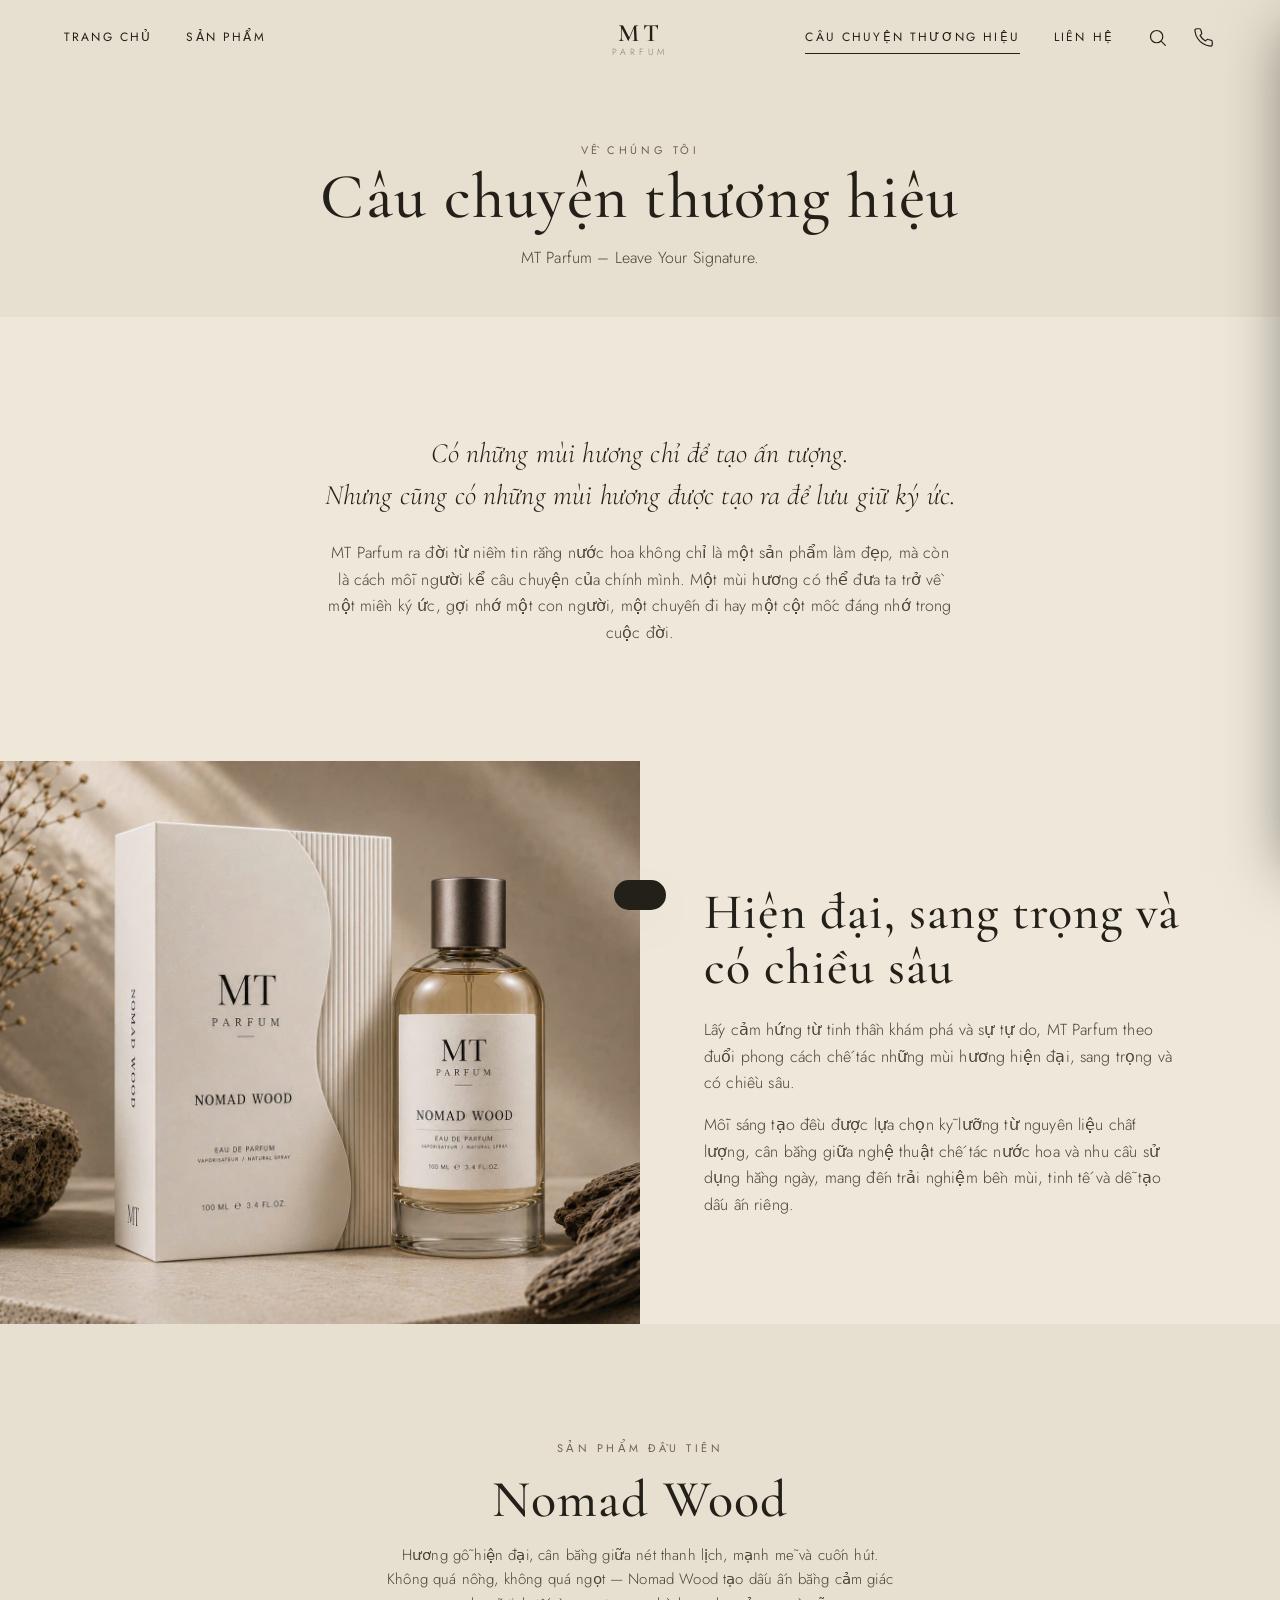
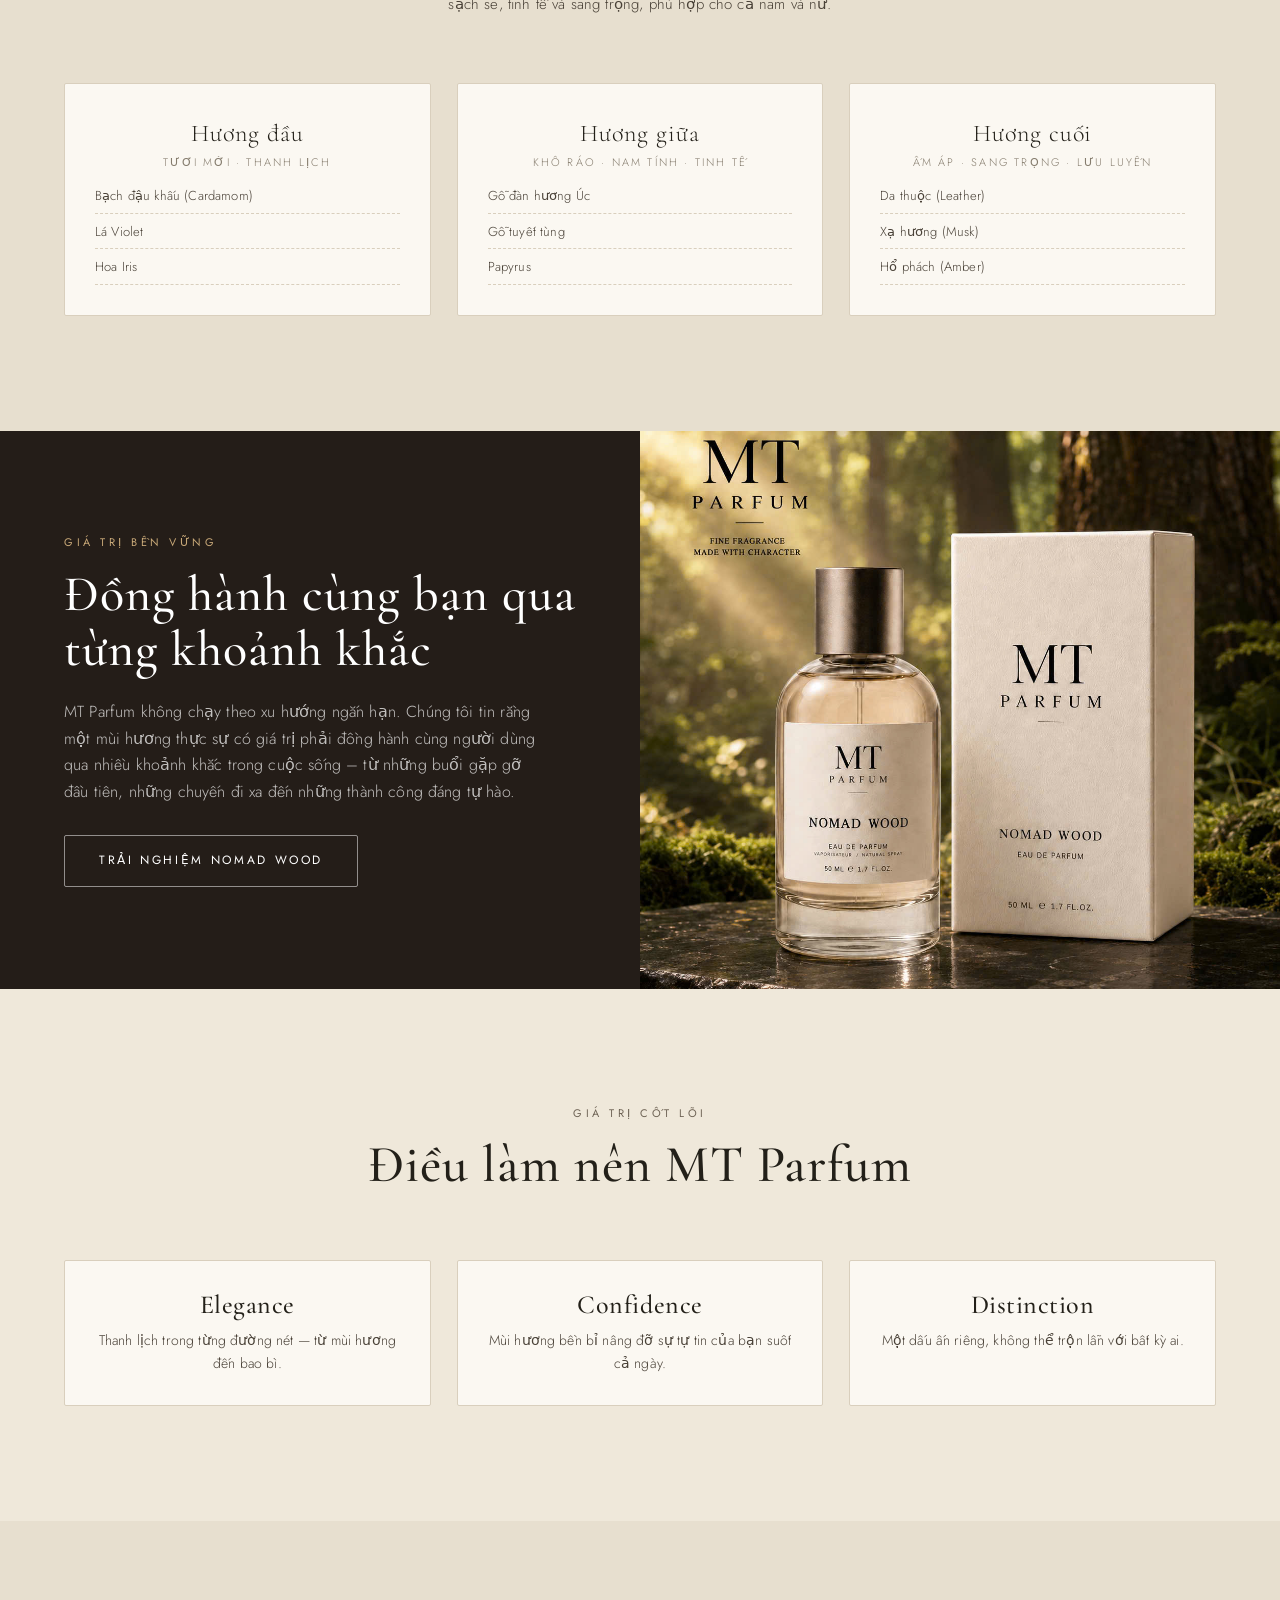
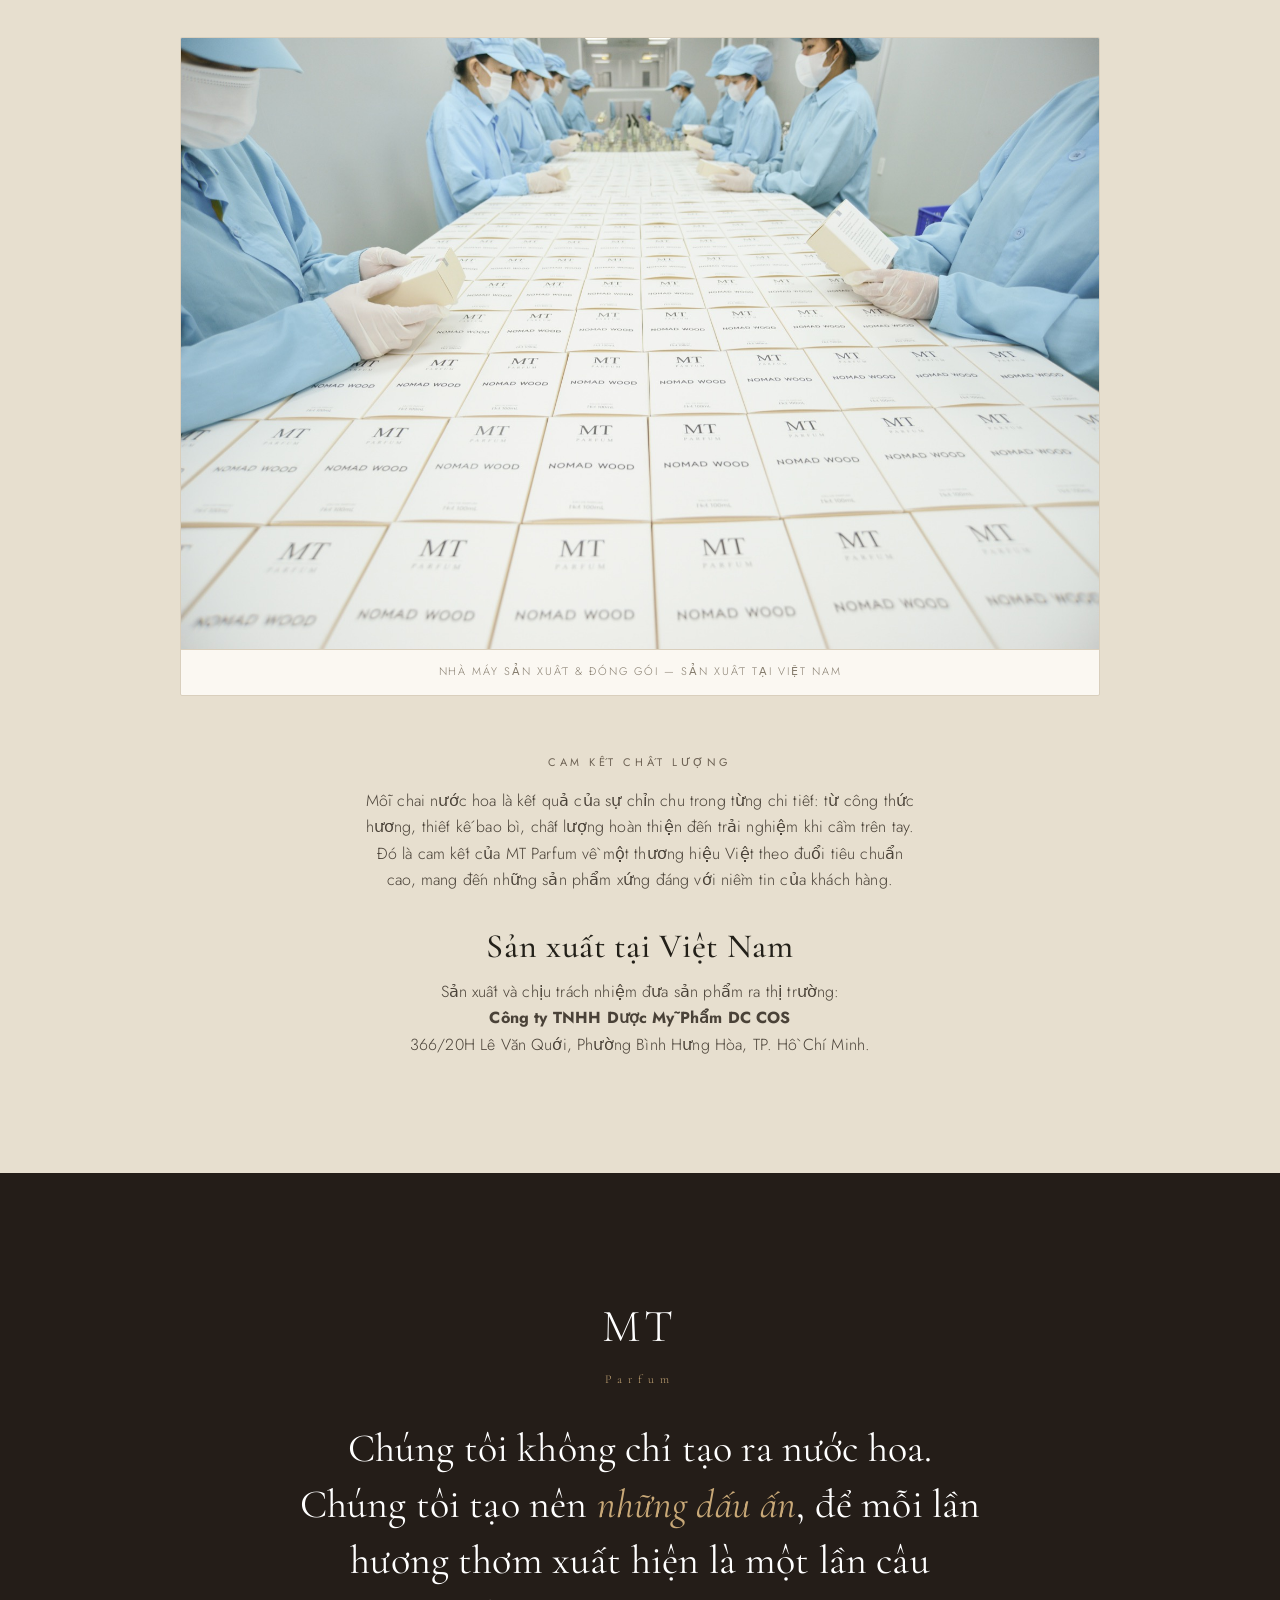
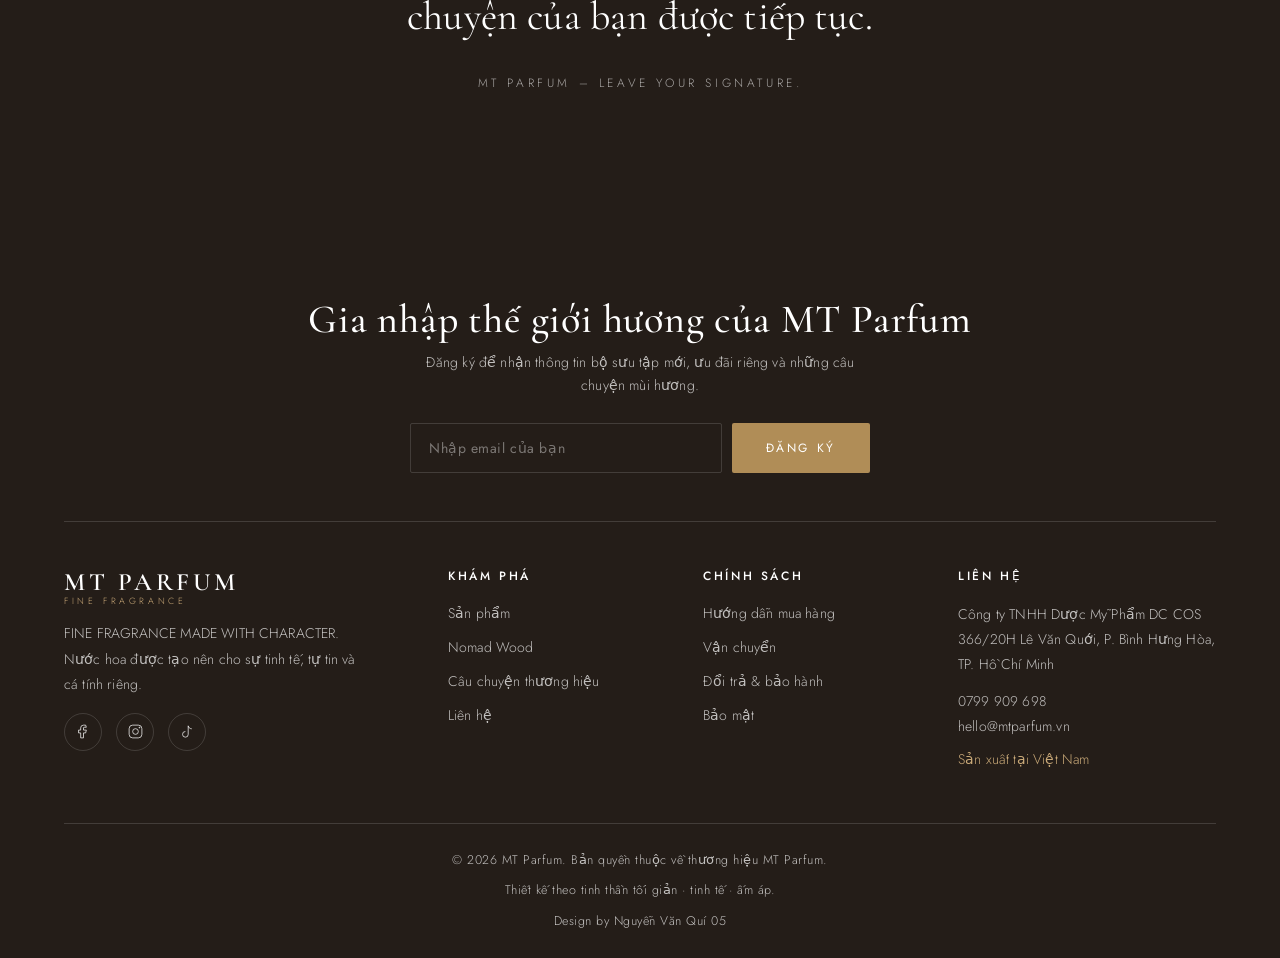
==== commit 535f9571: "Giá hiển thị 'Coming Soon' (sản phẩm sắp ra mắt), giữ ảnh chai 10/50/100ml - priceNote: 'Giá: Liên h" ====
--- a/about.html
+++ b/about.html
@@ -150,7 +150,7 @@
     </div>
   </section>
 
-  <script src="assets/js/data.js?v=20260921b"></script>
-  <script src="assets/js/site.js?v=20260921b"></script>
+  <script src="assets/js/data.js?v=20260921c"></script>
+  <script src="assets/js/site.js?v=20260921c"></script>
 </body>
 </html>
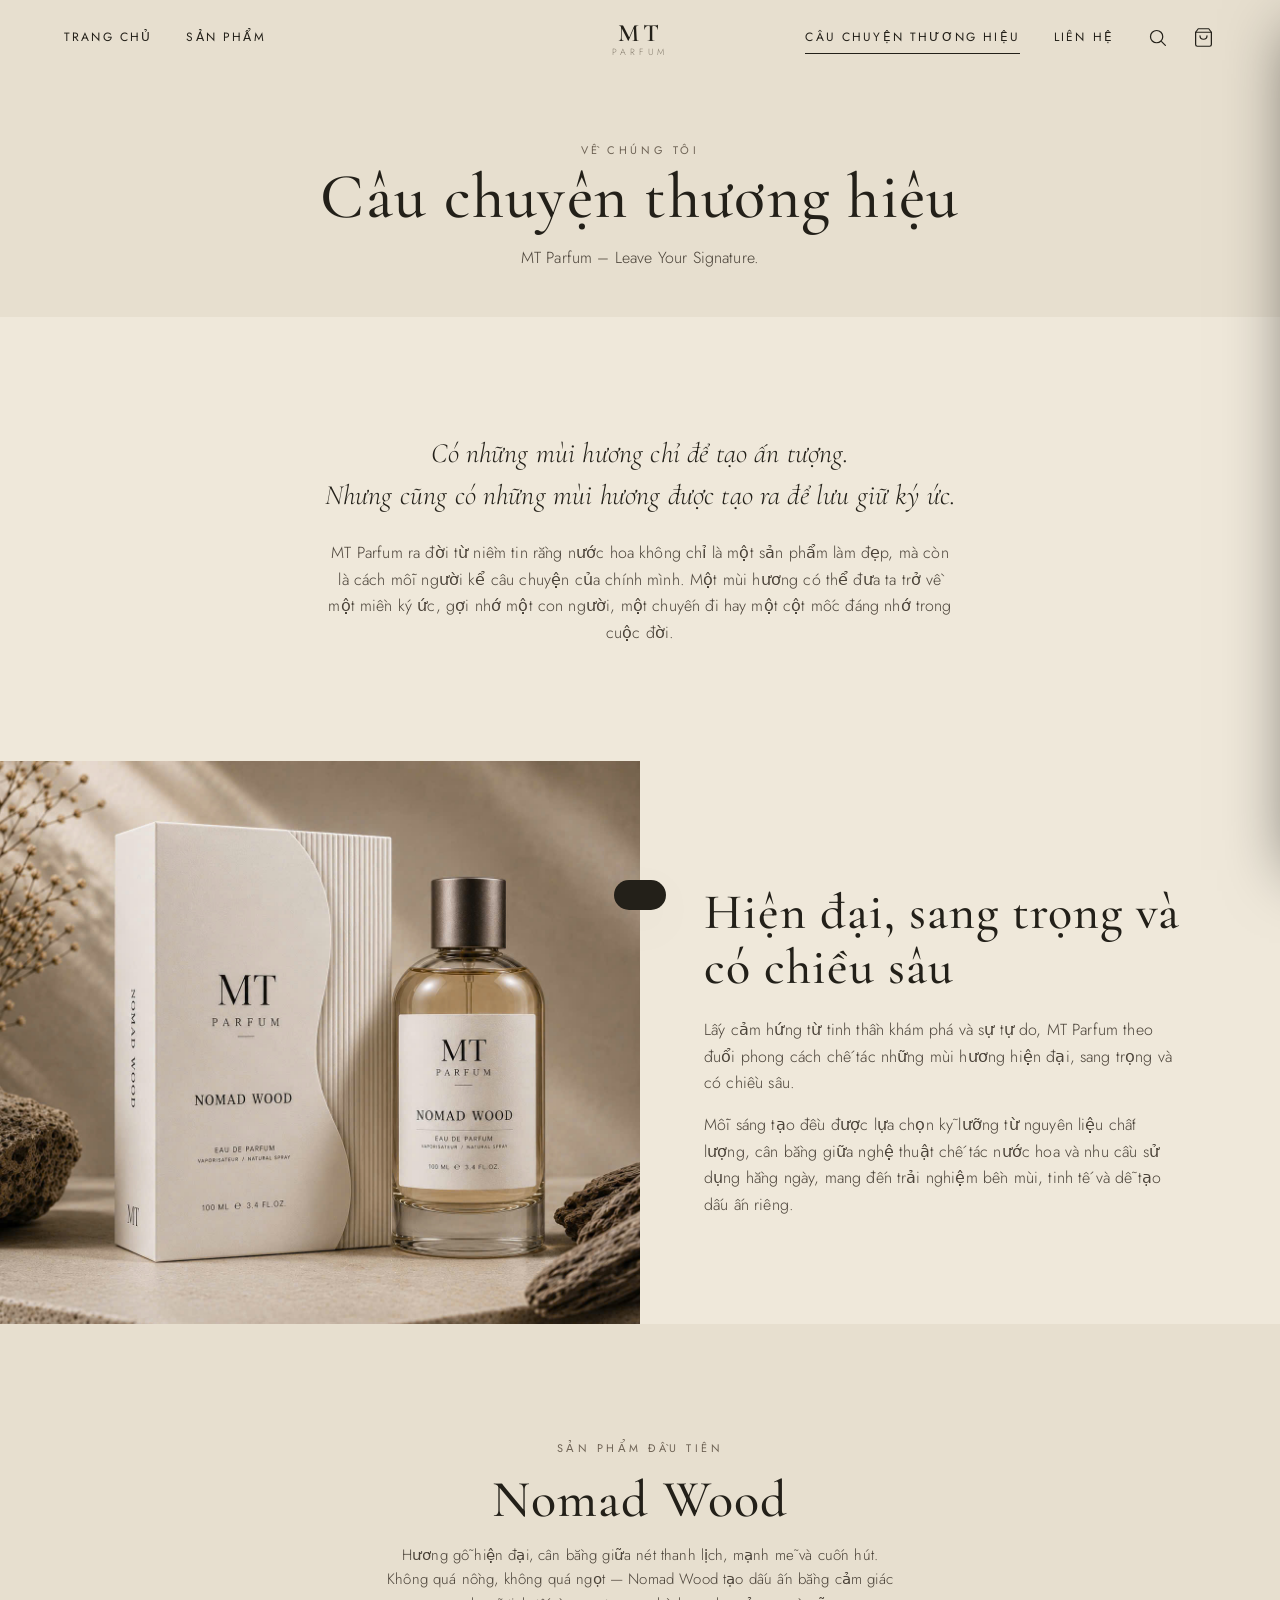
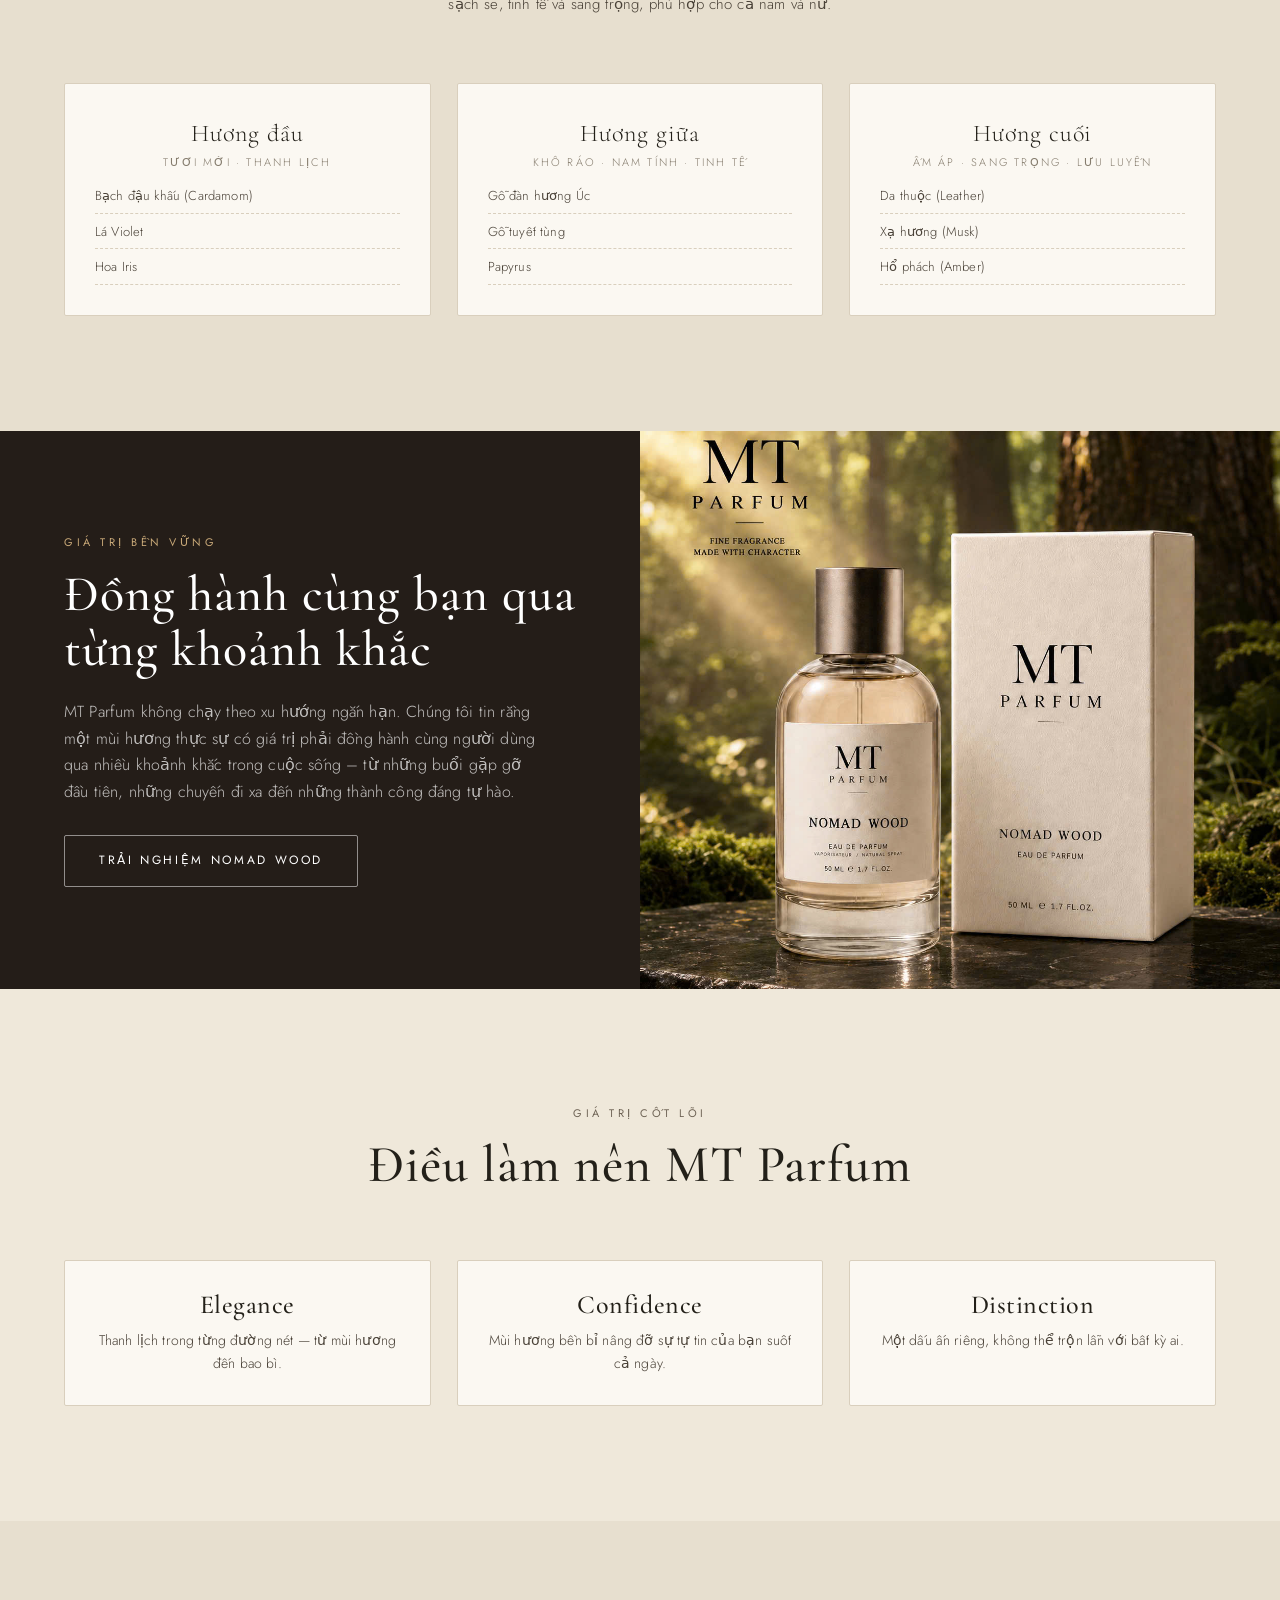
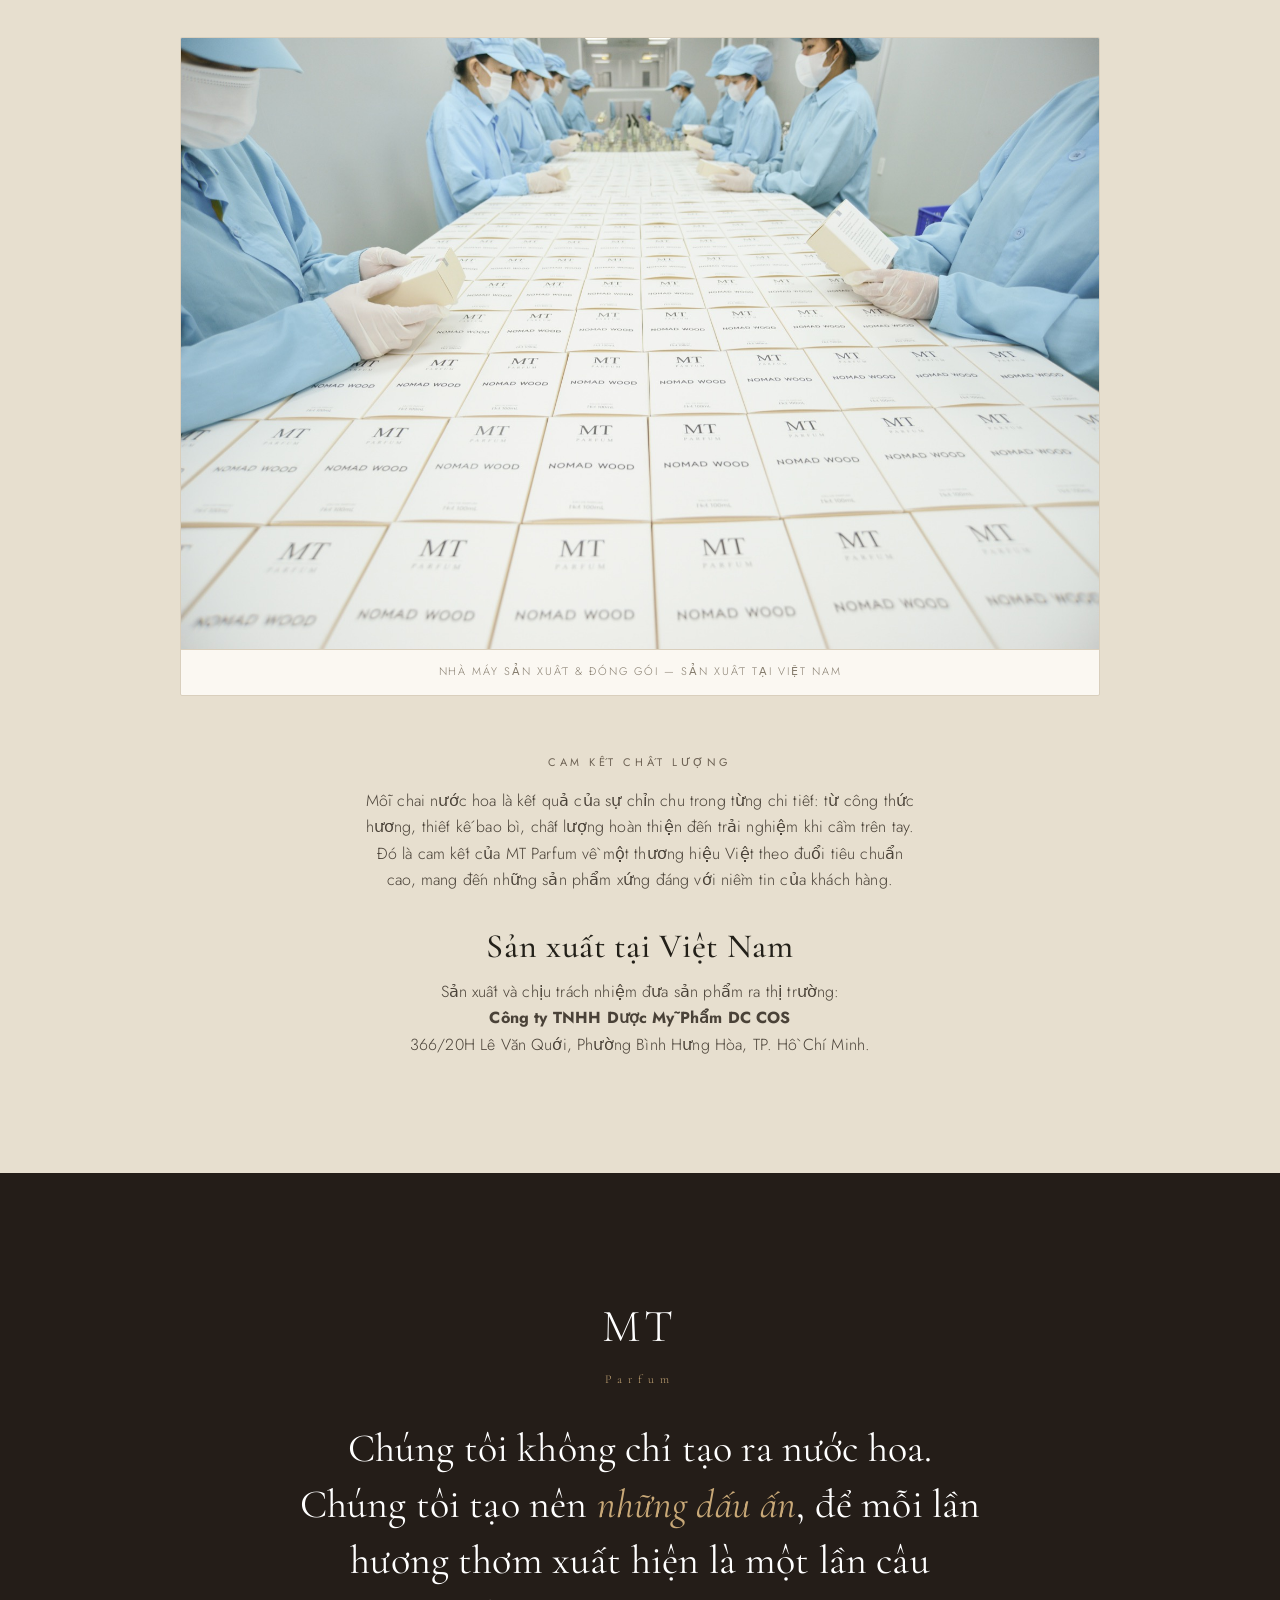
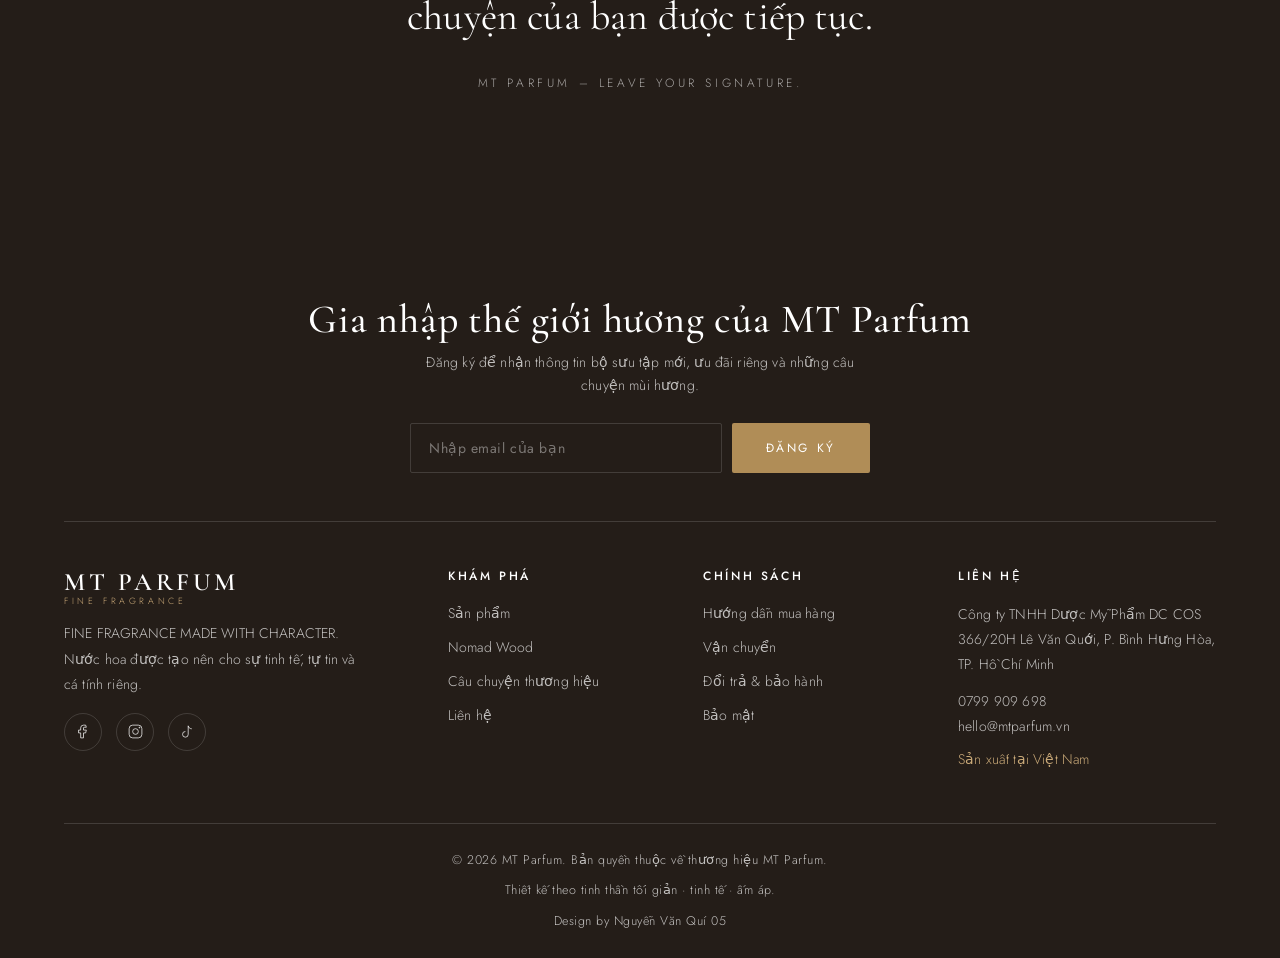
==== commit c62a2952: "Công bố GIÁ LẺ + poster mới: 10ml 199k / 50ml 549k / 100ml 899k - showPrice=true, giá lẻ niêm yết th" ====
--- a/about.html
+++ b/about.html
@@ -150,7 +150,7 @@
     </div>
   </section>
 
-  <script src="assets/js/data.js?v=20260921c"></script>
-  <script src="assets/js/site.js?v=20260921c"></script>
+  <script src="assets/js/data.js?v=20260922a"></script>
+  <script src="assets/js/site.js?v=20260922a"></script>
 </body>
 </html>
--- a/assets/css/style.css
+++ b/assets/css/style.css
@@ -385,6 +385,13 @@
 /* =========================================================
    SIZE SPEC STRIP
    ========================================================= */
+/* Lưới poster sản phẩm (ảnh có giá + tầng hương) */
+.poster-grid { display: grid; grid-template-columns: 1fr; gap: 18px; align-items: start; max-width: 1120px; margin: 0 auto clamp(30px, 5vw, 52px); }
+@media (min-width: 760px) { .poster-grid { grid-template-columns: repeat(3, 1fr); } }
+.poster-grid a { display: block; border: 1px solid var(--line); border-radius: var(--radius); overflow: hidden; background: var(--paper); transition: box-shadow .5s var(--ease), transform .5s var(--ease); }
+.poster-grid a:hover { box-shadow: 0 24px 50px -30px rgba(35,25,15,.5); transform: translateY(-4px); }
+.poster-grid img { width: 100%; height: auto; display: block; }
+
 .size-visual {
   max-width: 920px; margin: 0 auto clamp(30px, 5vw, 52px);
   border: 1px solid var(--line); border-radius: var(--radius);
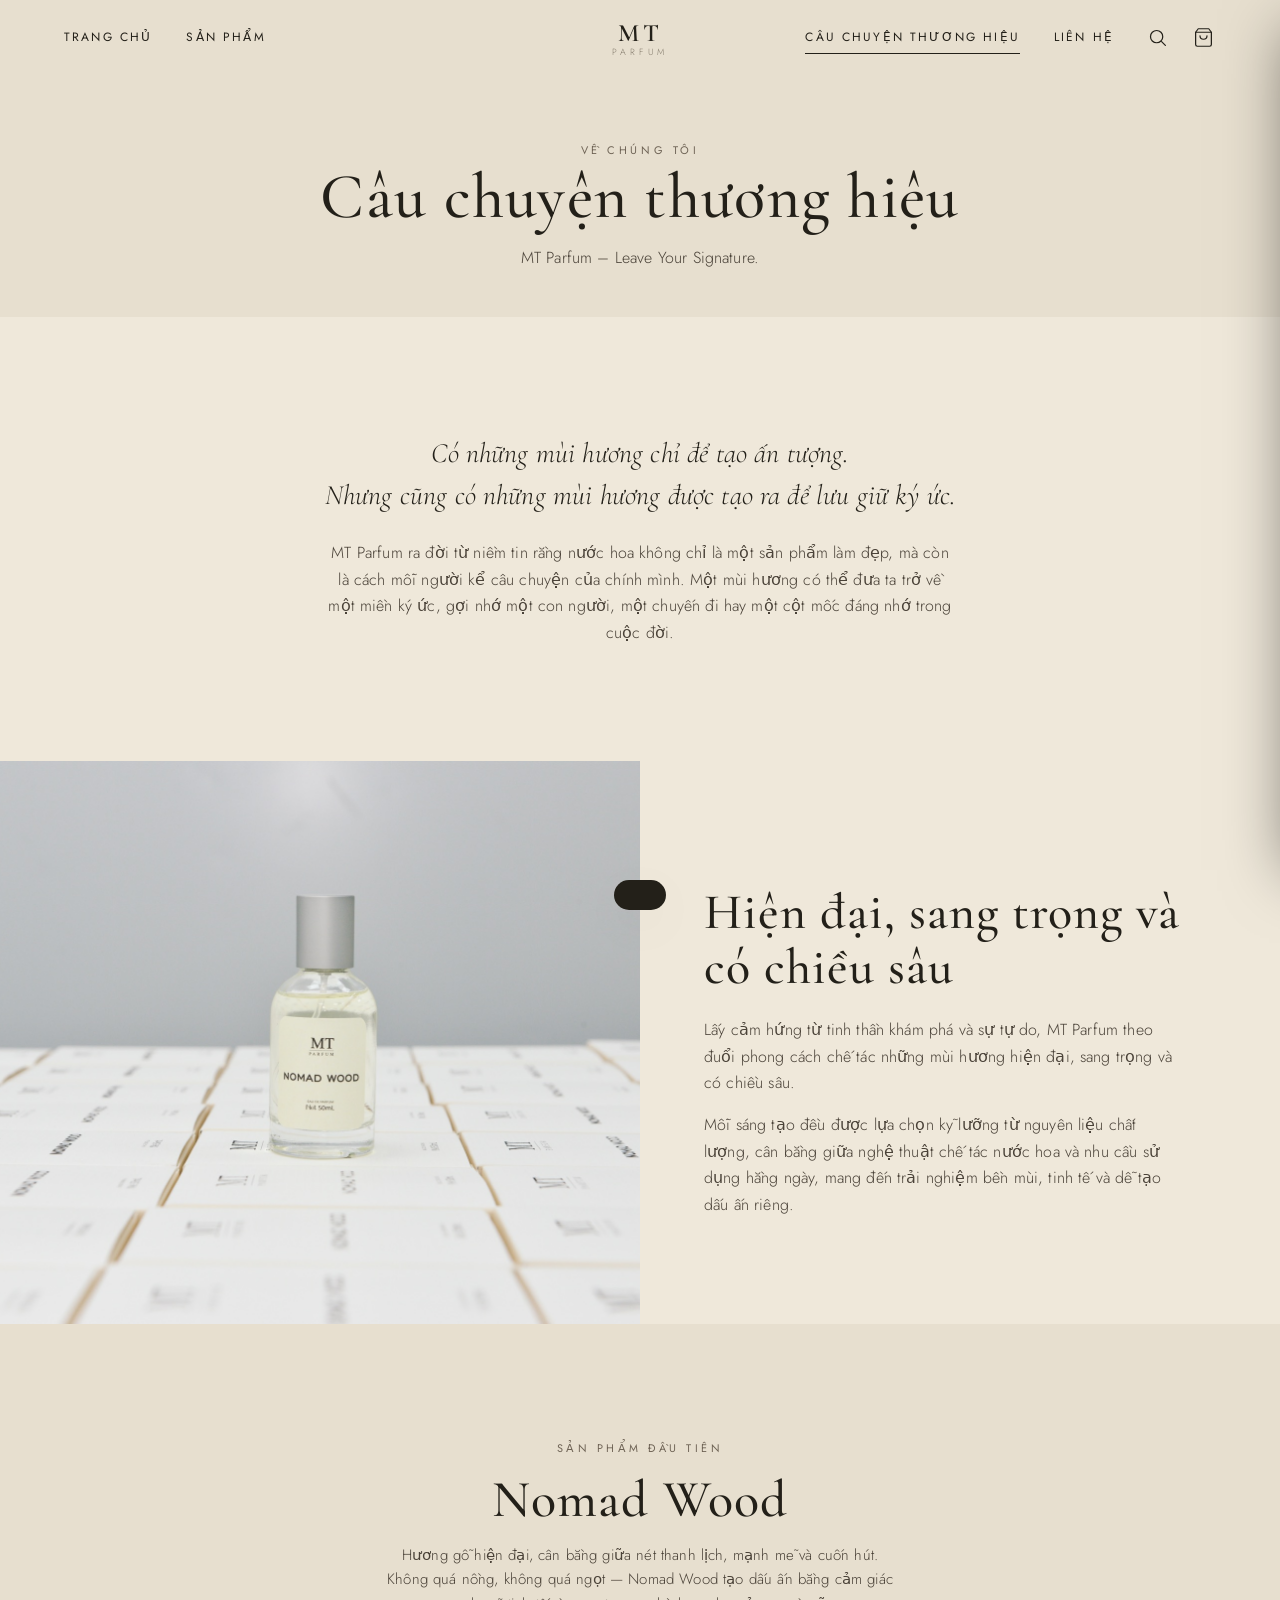
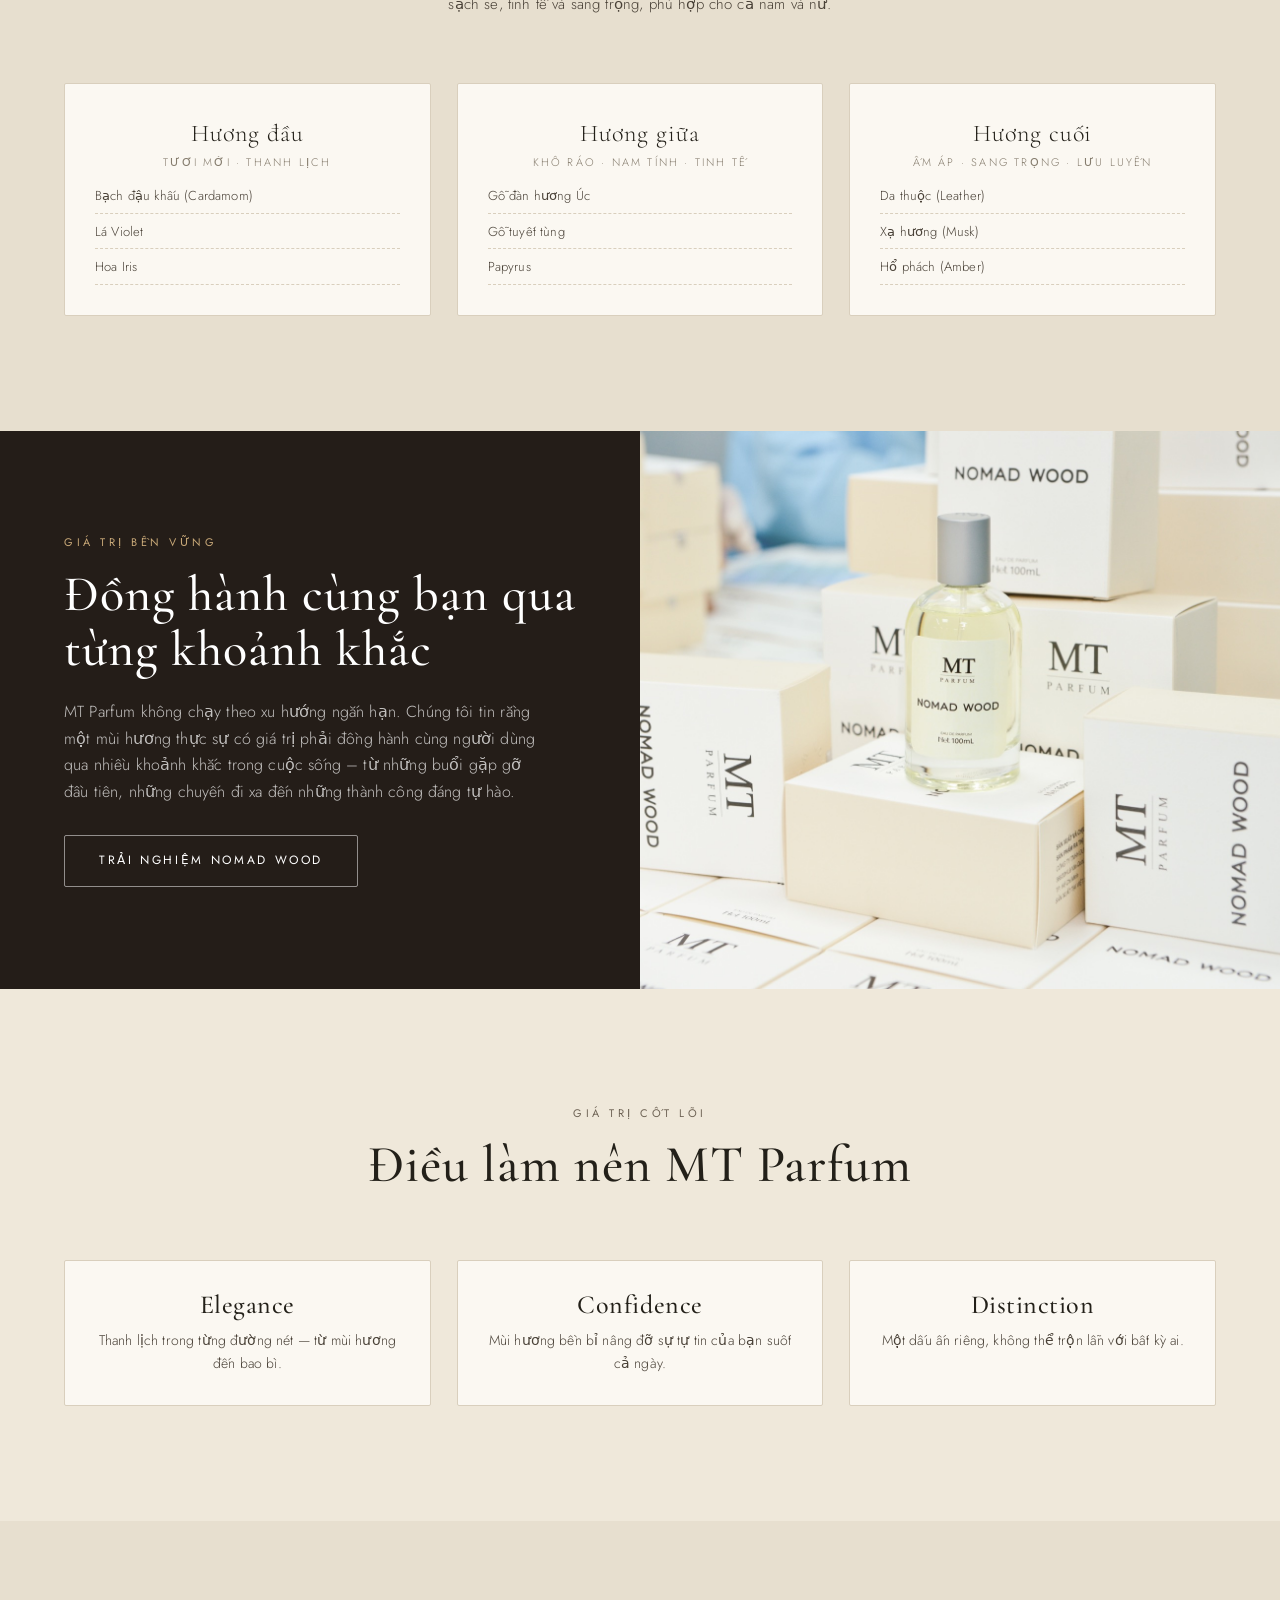
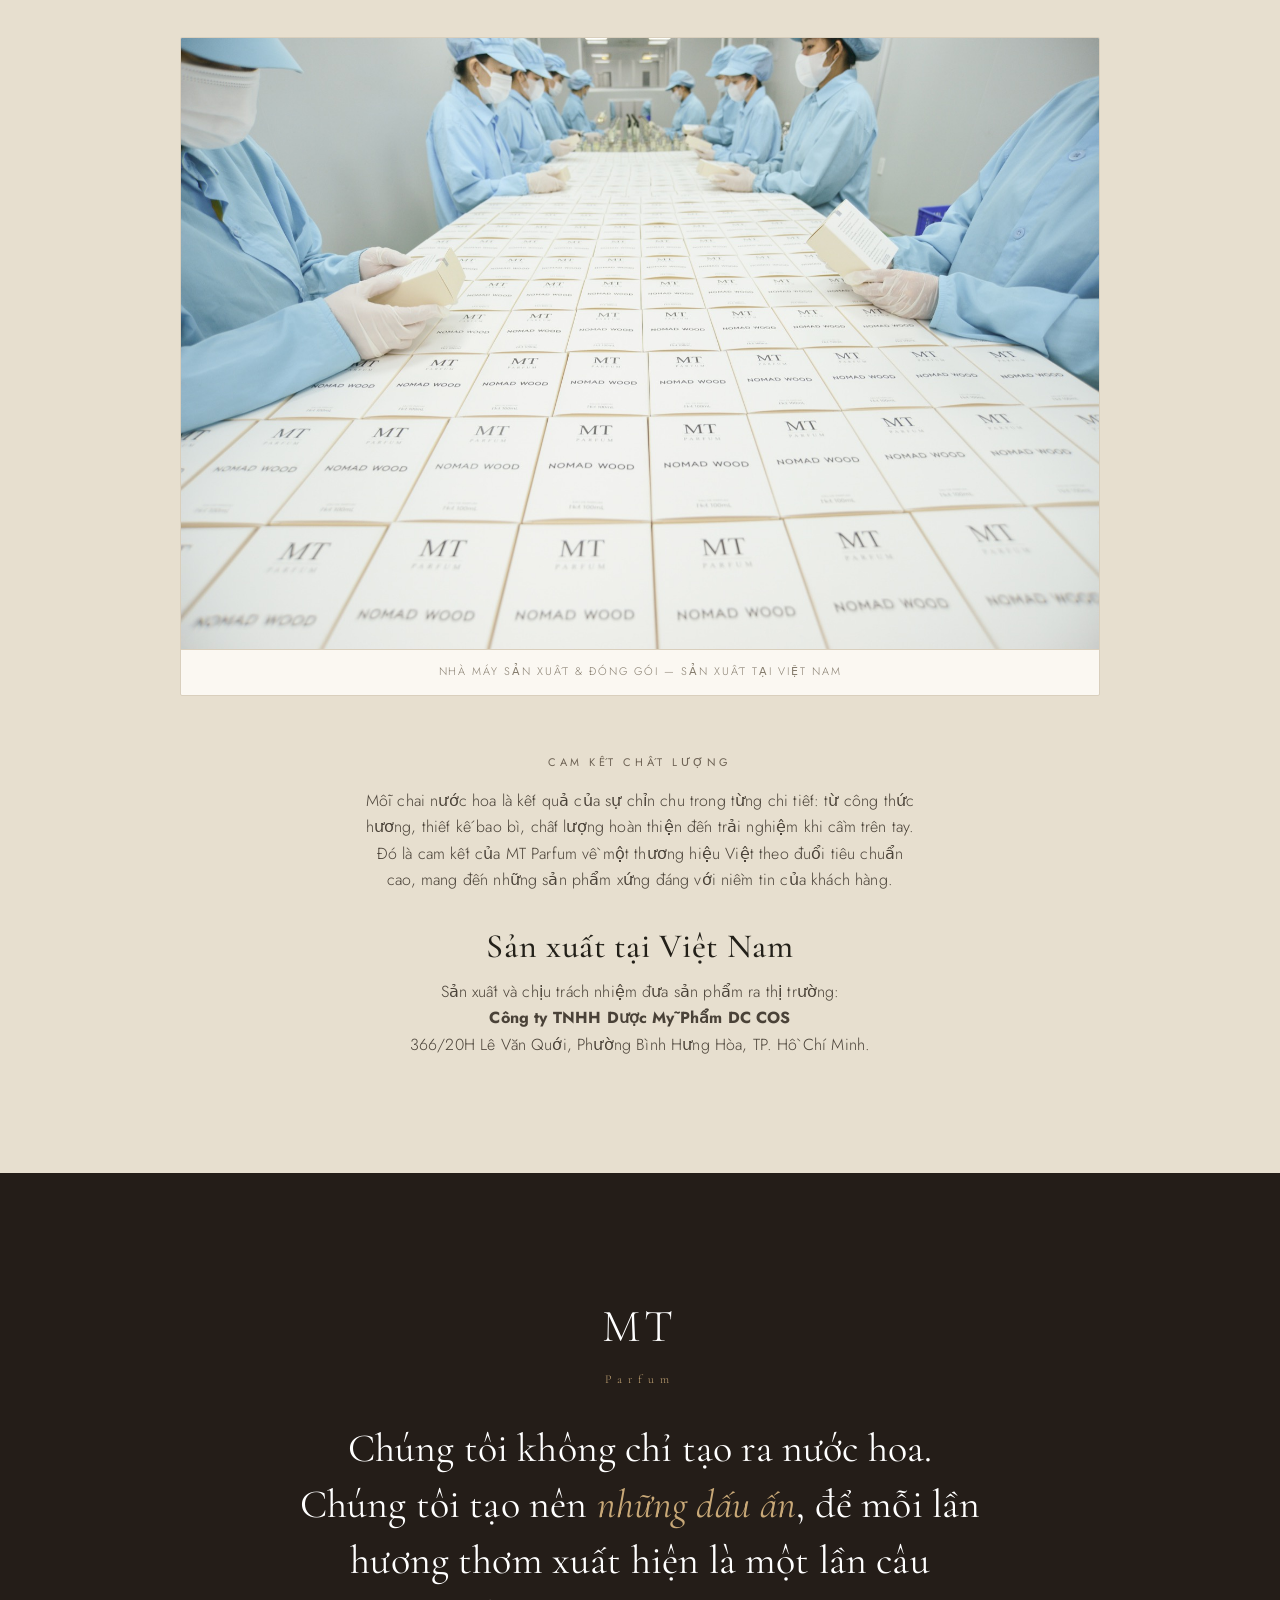
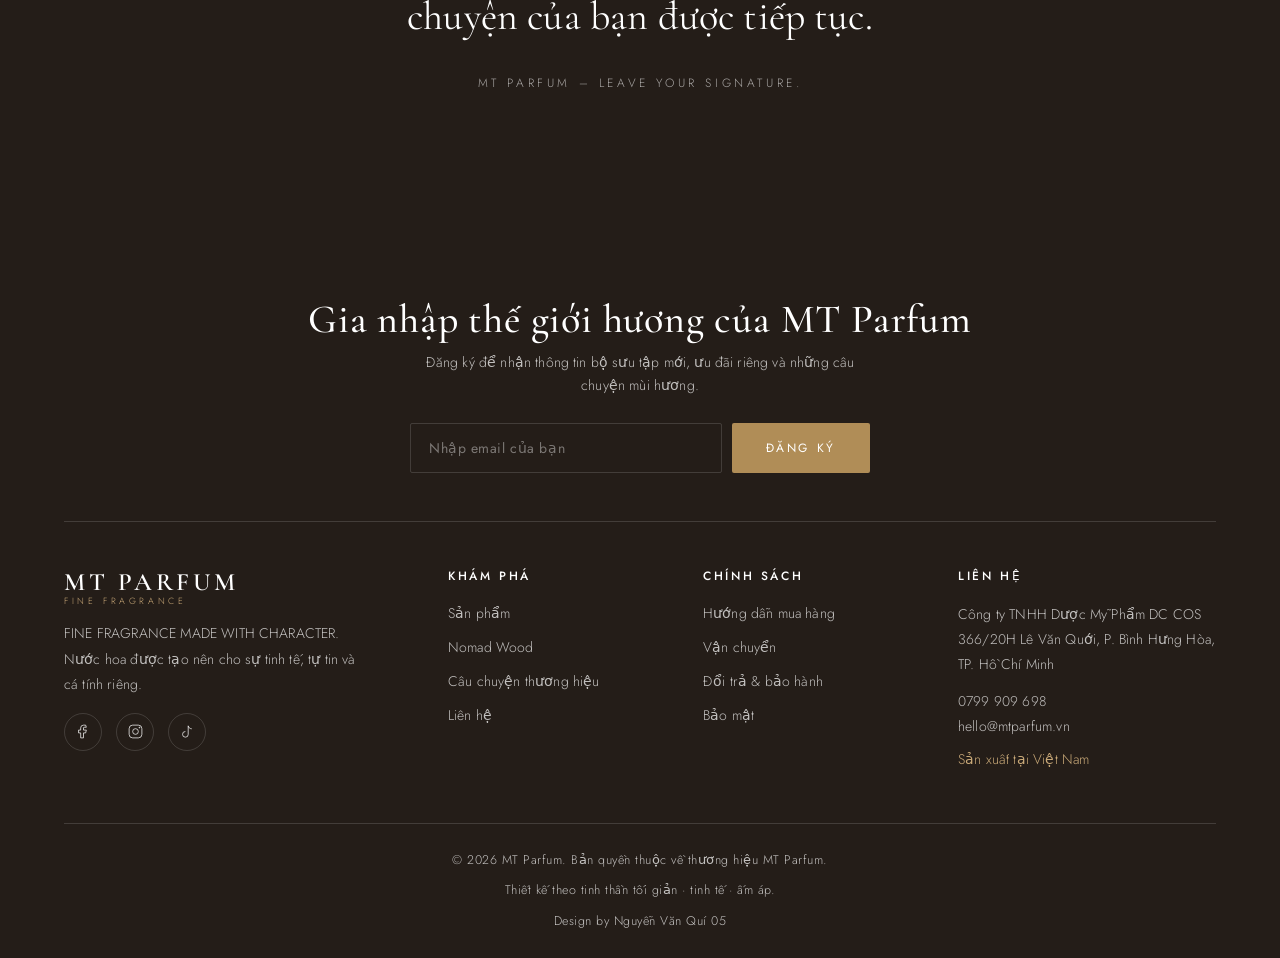
==== commit 77d00ac5: "Đồng bộ toàn ảnh THẬT + poster: bỏ 22 ảnh mockup cũ - Thay hero, brand story, thank you, 'Chọn kích " ====
--- a/about.html
+++ b/about.html
@@ -44,7 +44,7 @@
 
   <!-- Split 1: Triết lý sáng tạo -->
   <section class="split">
-    <div class="split__media reveal"><img src="assets/images/beige_100_wave.jpg" alt="MT Parfum Nomad Wood"></div>
+    <div class="split__media reveal"><img src="assets/images/that_chai_sach.jpg" alt="MT Parfum Nomad Wood"></div>
     <div class="split__body">
       <span class="eyebrow reveal">Triết lý sáng tạo</span>
       <h2 class="reveal d1">Hiện đại, sang trọng và có chiều sâu</h2>
@@ -95,7 +95,7 @@
 
   <!-- Split 2: Giá trị bền vững -->
   <section class="split split--rev">
-    <div class="split__media reveal"><img src="assets/images/forest_50_box.jpg" alt="Nomad Wood đồng hành cùng mọi khoảnh khắc"></div>
+    <div class="split__media reveal"><img src="assets/images/that_chai_hop_xep.jpg" alt="Nomad Wood đồng hành cùng mọi khoảnh khắc"></div>
     <div class="split__body on-dark">
       <span class="eyebrow reveal">Giá trị bền vững</span>
       <h2 class="reveal d1">Đồng hành cùng bạn qua từng khoảnh khắc</h2>
@@ -150,7 +150,7 @@
     </div>
   </section>
 
-  <script src="assets/js/data.js?v=20260922a"></script>
-  <script src="assets/js/site.js?v=20260922a"></script>
+  <script src="assets/js/data.js?v=20260922c"></script>
+  <script src="assets/js/site.js?v=20260922c"></script>
 </body>
 </html>
--- a/assets/css/style.css
+++ b/assets/css/style.css
@@ -386,11 +386,15 @@
    SIZE SPEC STRIP
    ========================================================= */
 /* Lưới poster sản phẩm (ảnh có giá + tầng hương) */
-.poster-grid { display: grid; grid-template-columns: 1fr; gap: 18px; align-items: start; max-width: 1120px; margin: 0 auto clamp(30px, 5vw, 52px); }
+.poster-grid { display: grid; grid-template-columns: 1fr; gap: 22px; align-items: start; }
 @media (min-width: 760px) { .poster-grid { grid-template-columns: repeat(3, 1fr); } }
-.poster-grid a { display: block; border: 1px solid var(--line); border-radius: var(--radius); overflow: hidden; background: var(--paper); transition: box-shadow .5s var(--ease), transform .5s var(--ease); }
-.poster-grid a:hover { box-shadow: 0 24px 50px -30px rgba(35,25,15,.5); transform: translateY(-4px); }
-.poster-grid img { width: 100%; height: auto; display: block; }
+.poster-item { border: 1px solid var(--line); border-radius: var(--radius); overflow: hidden; background: var(--paper); transition: box-shadow .5s var(--ease), transform .5s var(--ease); display: flex; flex-direction: column; }
+.poster-item:hover { box-shadow: 0 24px 50px -30px rgba(35,25,15,.5); transform: translateY(-4px); }
+.poster-item .ph { display: block; overflow: hidden; }
+.poster-item .ph img { width: 100%; height: auto; display: block; transition: transform 1s var(--ease); }
+.poster-item:hover .ph img { transform: scale(1.04); }
+.poster-item .poster-actions { display: flex; gap: 8px; padding: 14px; margin-top: auto; }
+.poster-item .poster-actions .btn { flex: 1; padding: 12px 8px; font-size: 11px; letter-spacing: .1em; }
 
 .size-visual {
   max-width: 920px; margin: 0 auto clamp(30px, 5vw, 52px);
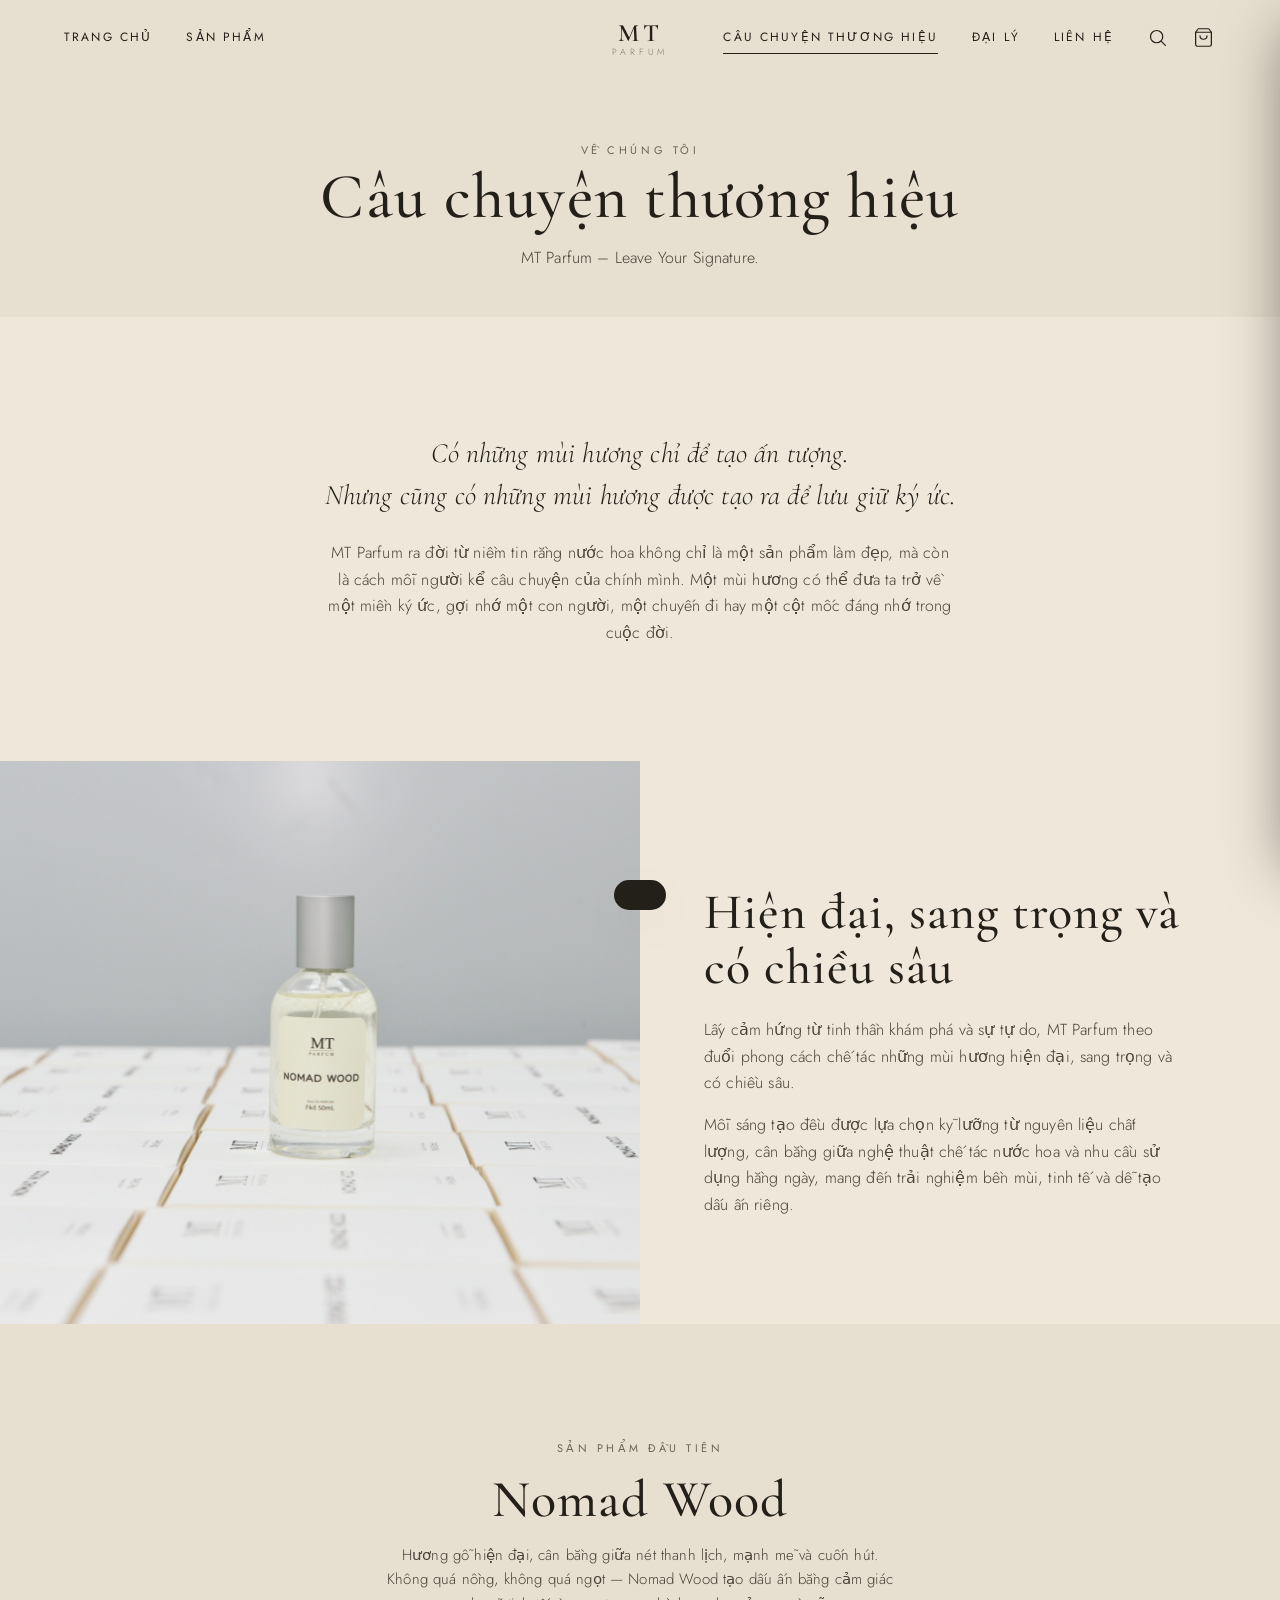
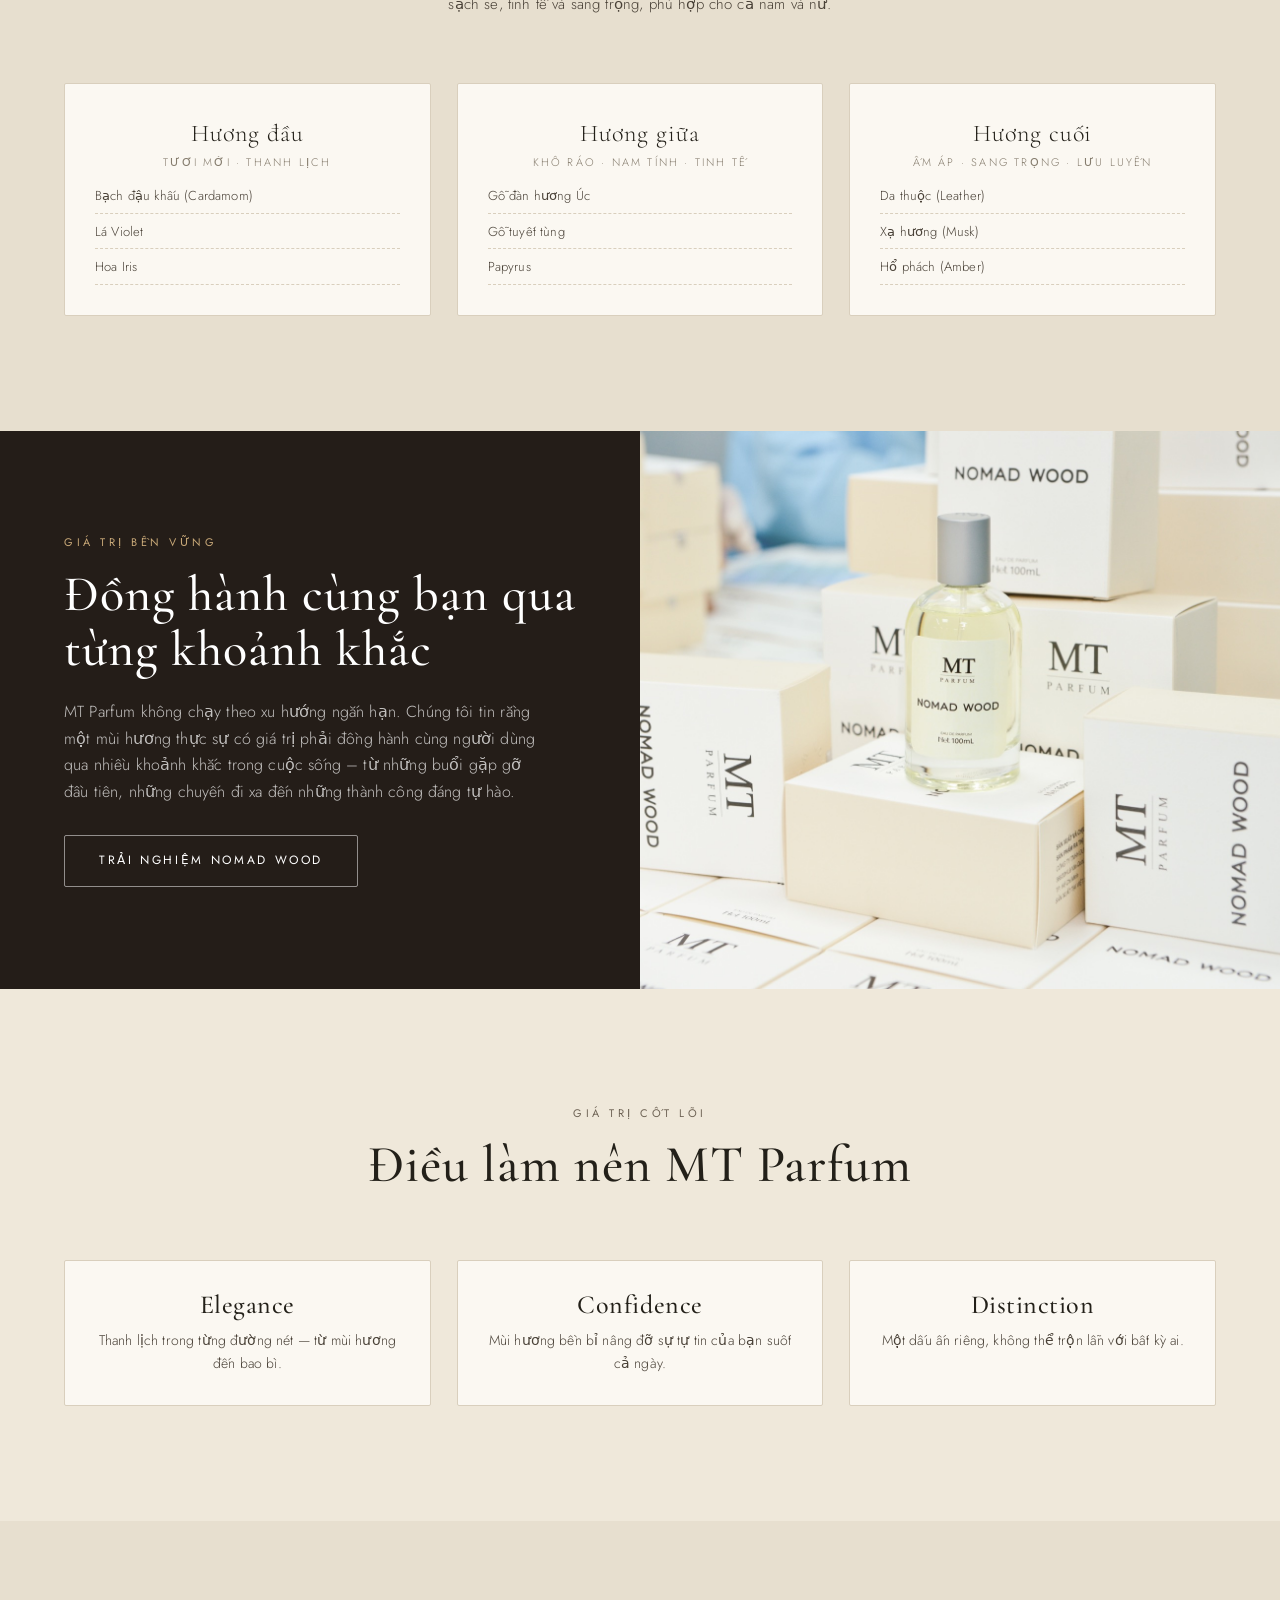
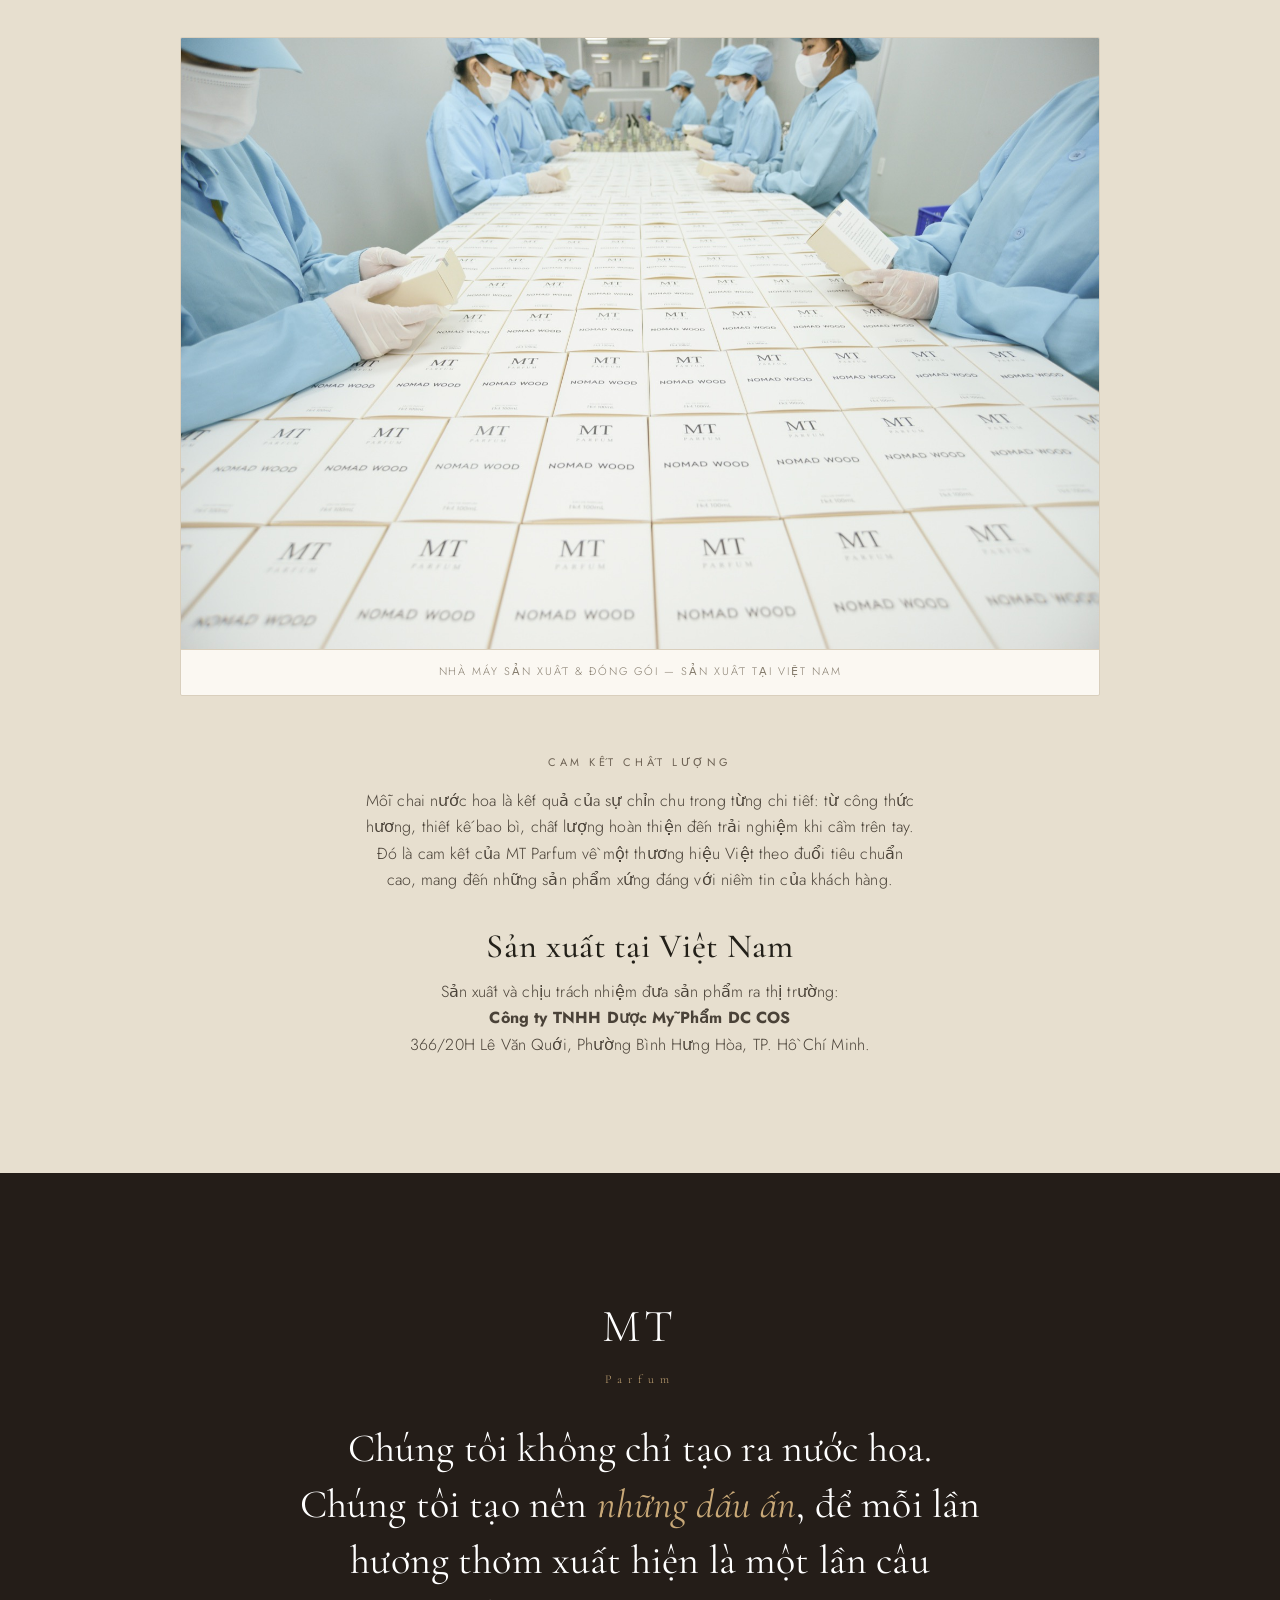
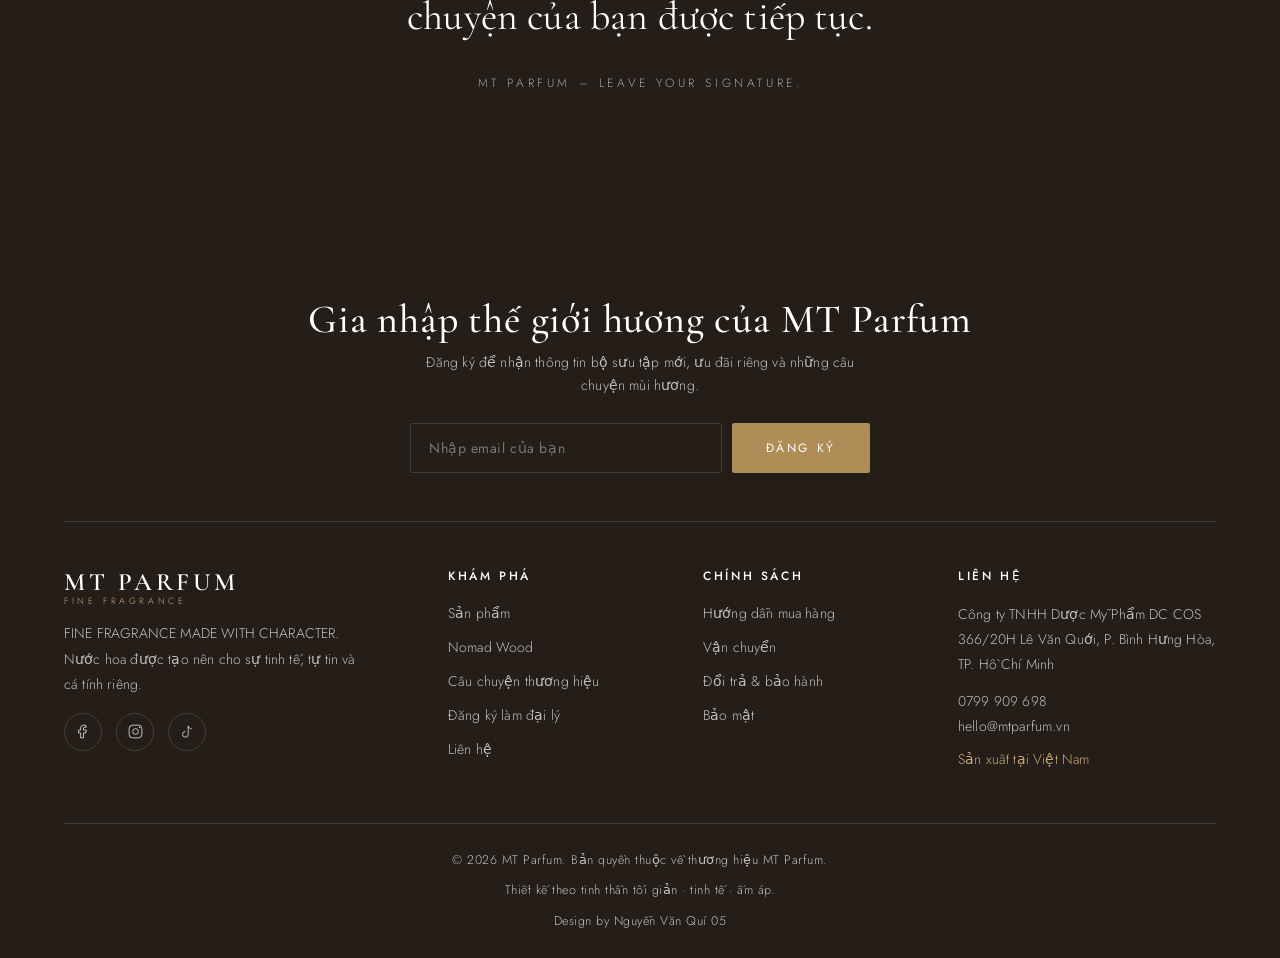
==== commit 34902354: "Trang Đăng ký đại lý + poster sản phẩm đồng nền be + trang Sản phẩm hiện 3 dung tích - Thêm dai-ly.h" ====
--- a/about.html
+++ b/about.html
@@ -11,13 +11,13 @@
   <meta property="og:site_name" content="MT Parfum">
   <meta property="og:title" content="Câu chuyện thương hiệu — MT Parfum">
   <meta property="og:description" content="MT Parfum — Leave Your Signature. Câu chuyện về mùi hương, ký ức và cá tính riêng của mỗi người.">
-  <meta property="og:image" content="https://mtparfum.vn/assets/images/og-image.jpg">
+  <meta property="og:image" content="https://mtparfum.vn/assets/images/og-image.jpg?v=2">
   <meta property="og:image:width" content="1200">
   <meta property="og:image:height" content="630">
   <meta name="twitter:card" content="summary_large_image">
   <meta name="twitter:title" content="Câu chuyện thương hiệu — MT Parfum">
   <meta name="twitter:description" content="MT Parfum — Leave Your Signature. Câu chuyện về mùi hương, ký ức và cá tính riêng của mỗi người.">
-  <meta name="twitter:image" content="https://mtparfum.vn/assets/images/og-image.jpg">
+  <meta name="twitter:image" content="https://mtparfum.vn/assets/images/og-image.jpg?v=2">
 
   <link rel="preconnect" href="https://fonts.googleapis.com">
   <link rel="preconnect" href="https://fonts.gstatic.com" crossorigin>
@@ -150,7 +150,7 @@
     </div>
   </section>
 
-  <script src="assets/js/data.js?v=20260922c"></script>
-  <script src="assets/js/site.js?v=20260922c"></script>
+  <script src="assets/js/data.js?v=20260922d"></script>
+  <script src="assets/js/site.js?v=20260922d"></script>
 </body>
 </html>
--- a/assets/css/style.css
+++ b/assets/css/style.css
@@ -268,6 +268,18 @@
   16%     { transform: translate(calc(-50% + var(--dx, 0px) * .35), calc(-50% - 26px)) scale(.9); }
   36%     { transform: translate(calc(-50% + var(--dx, 0px)), calc(-50% - 74px)) scale(1.4); opacity: 0; }
   100%    { transform: translate(calc(-50% + var(--dx, 0px)), calc(-50% - 74px)) scale(1.4); opacity: 0; }
+}
+
+/* =========================================================
+   HERO BANNER (poster KOL — ảnh ngang desktop / ảnh dọc mobile)
+   ========================================================= */
+.hero-banner { display: block; padding-top: var(--header-h); background: var(--cream); }
+.hero-banner a { display: block; }
+.hero-banner img { width: 100%; height: auto; display: block; }
+.hero-banner .hb-mobile { display: none; }
+@media (max-width: 700px) {
+  .hero-banner .hb-desktop { display: none; }
+  .hero-banner .hb-mobile { display: block; }
 }
 
 /* =========================================================
@@ -585,8 +597,15 @@
 .contact-grid { display: grid; grid-template-columns: 1fr; gap: 40px; }
 .field { margin-bottom: 18px; }
 .field label { display: block; font-size: 11px; letter-spacing: .16em; text-transform: uppercase; color: var(--muted); margin-bottom: 8px; }
-.field input, .field textarea { width: 100%; background: var(--paper); border: 1px solid var(--line); border-radius: var(--radius); padding: 14px 16px; font-size: 15px; color: var(--ink); }
-.field input:focus, .field textarea:focus { outline: none; border-color: var(--bronze); }
+.field input, .field textarea, .field select { width: 100%; background: var(--paper); border: 1px solid var(--line); border-radius: var(--radius); padding: 14px 16px; font-size: 15px; color: var(--ink); font-family: inherit; }
+.field input:focus, .field textarea:focus, .field select:focus { outline: none; border-color: var(--bronze); }
+
+/* Trang đại lý */
+.dl-form { max-width: 560px; }
+.dl-grid2 { display: grid; grid-template-columns: 1fr; gap: 0 16px; }
+@media (min-width: 560px) { .dl-grid2 { grid-template-columns: 1fr 1fr; } }
+.dl-note { font-size: 13px; color: var(--muted); margin-top: 12px; line-height: 1.6; }
+.dl-contact { display: flex; flex-wrap: wrap; gap: 12px; margin-top: 18px; }
 .info-line { display: flex; gap: 14px; padding: 18px 0; border-bottom: 1px solid var(--line); }
 .info-line svg { width: 22px; height: 22px; stroke: var(--bronze); flex: none; }
 .info-line b { display: block; font-family: var(--serif); font-size: 18px; margin-bottom: 2px; }
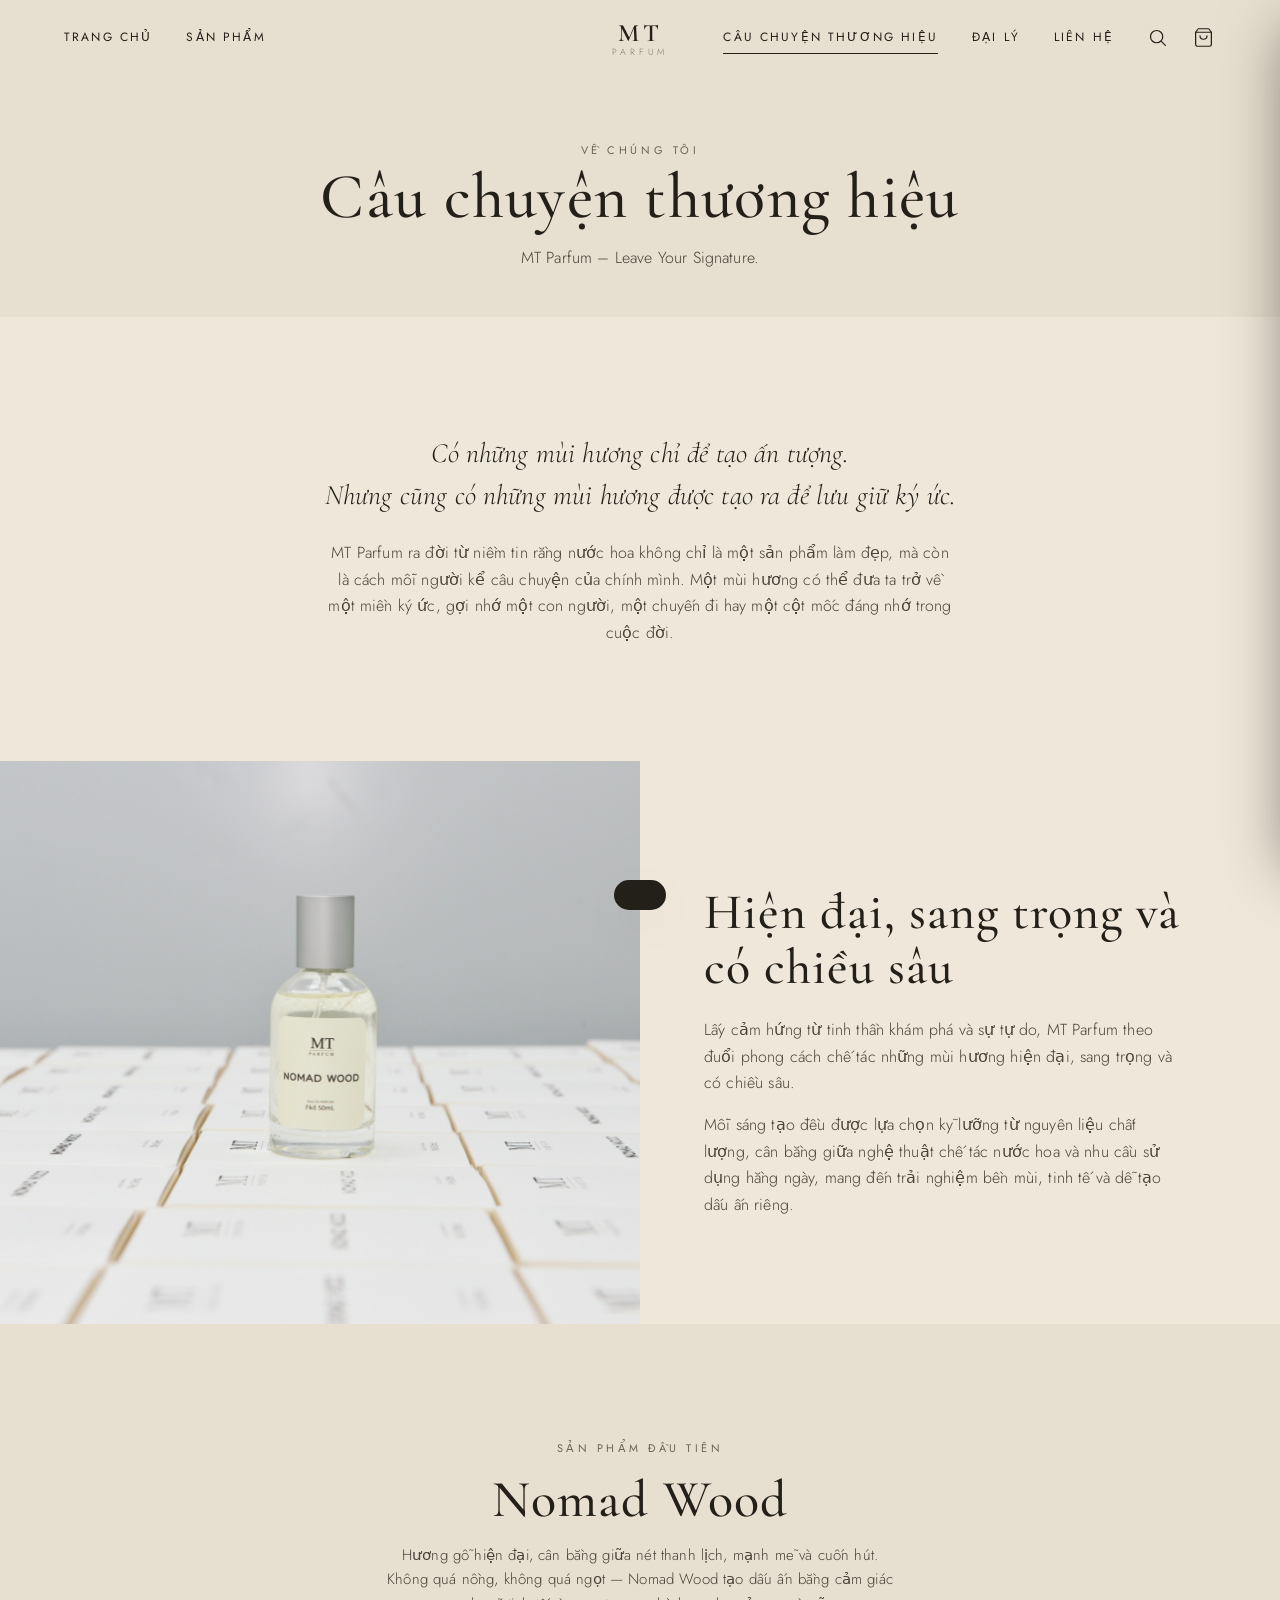
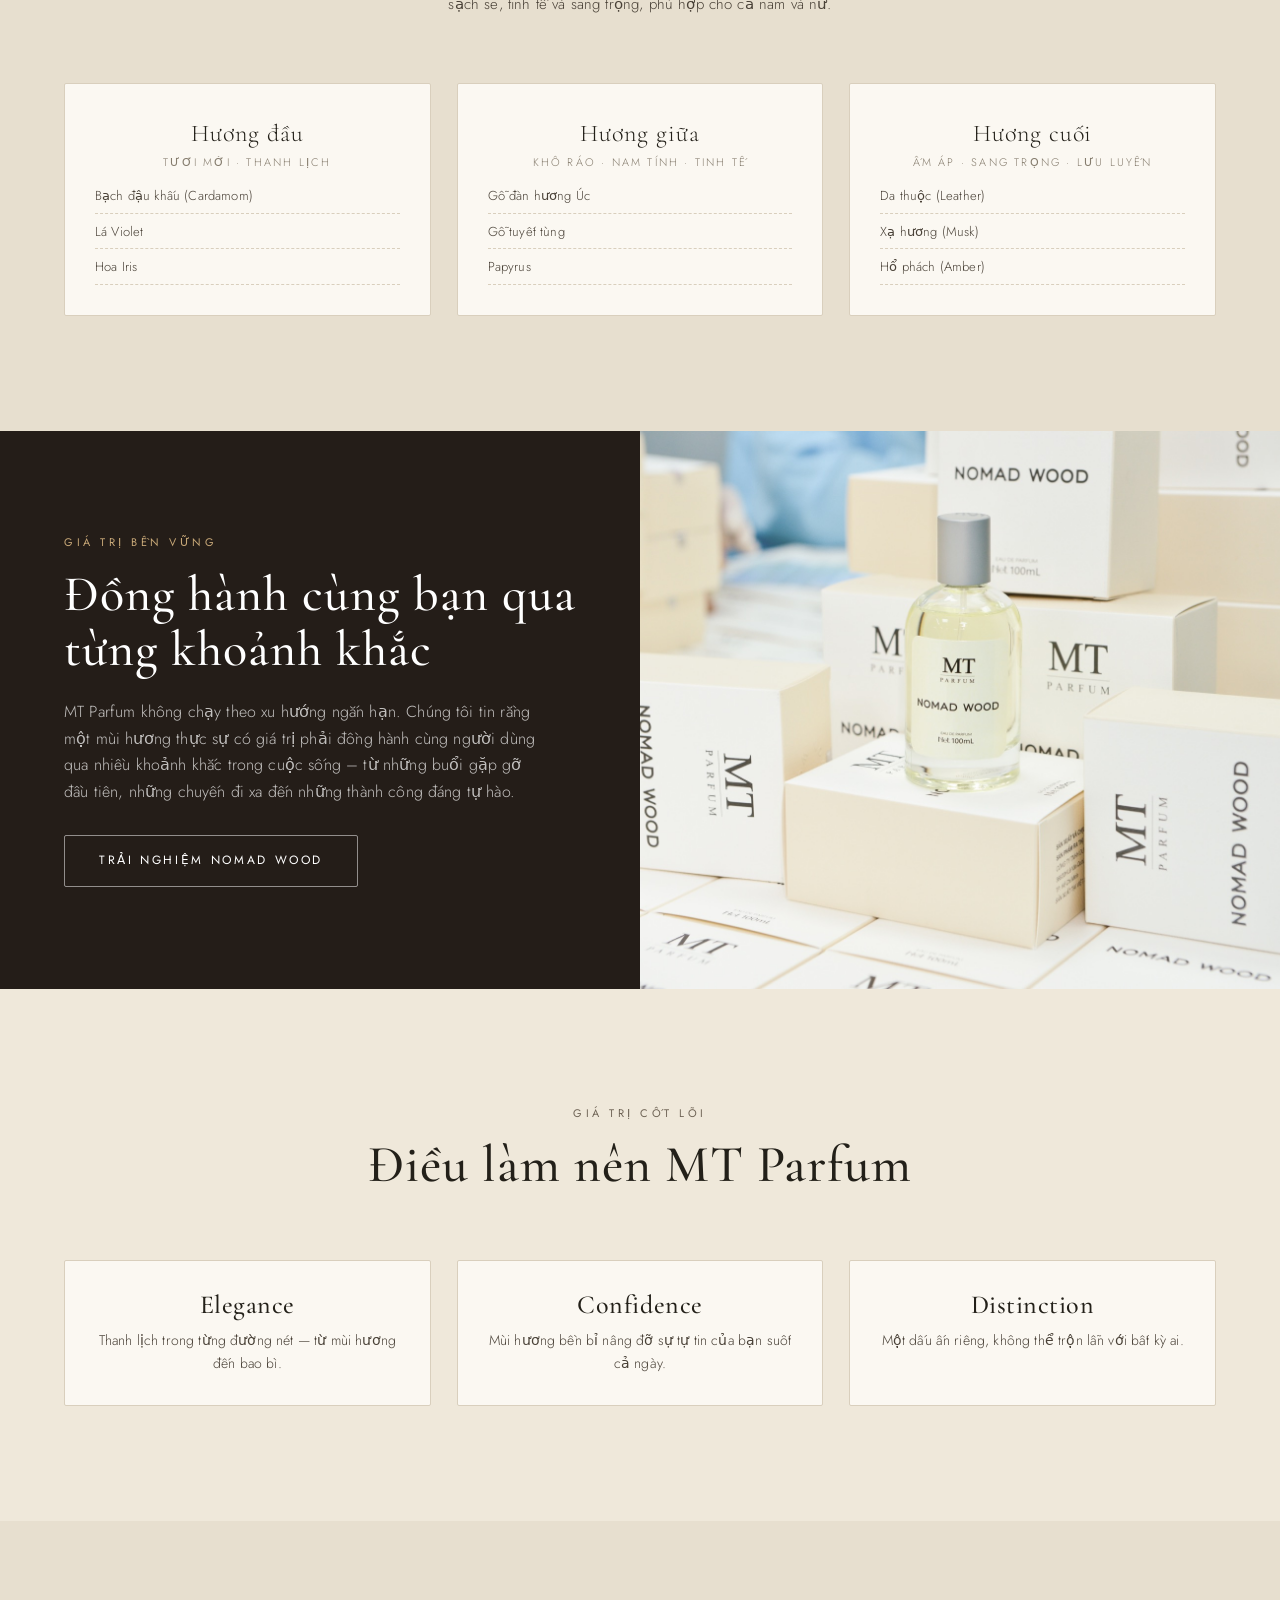
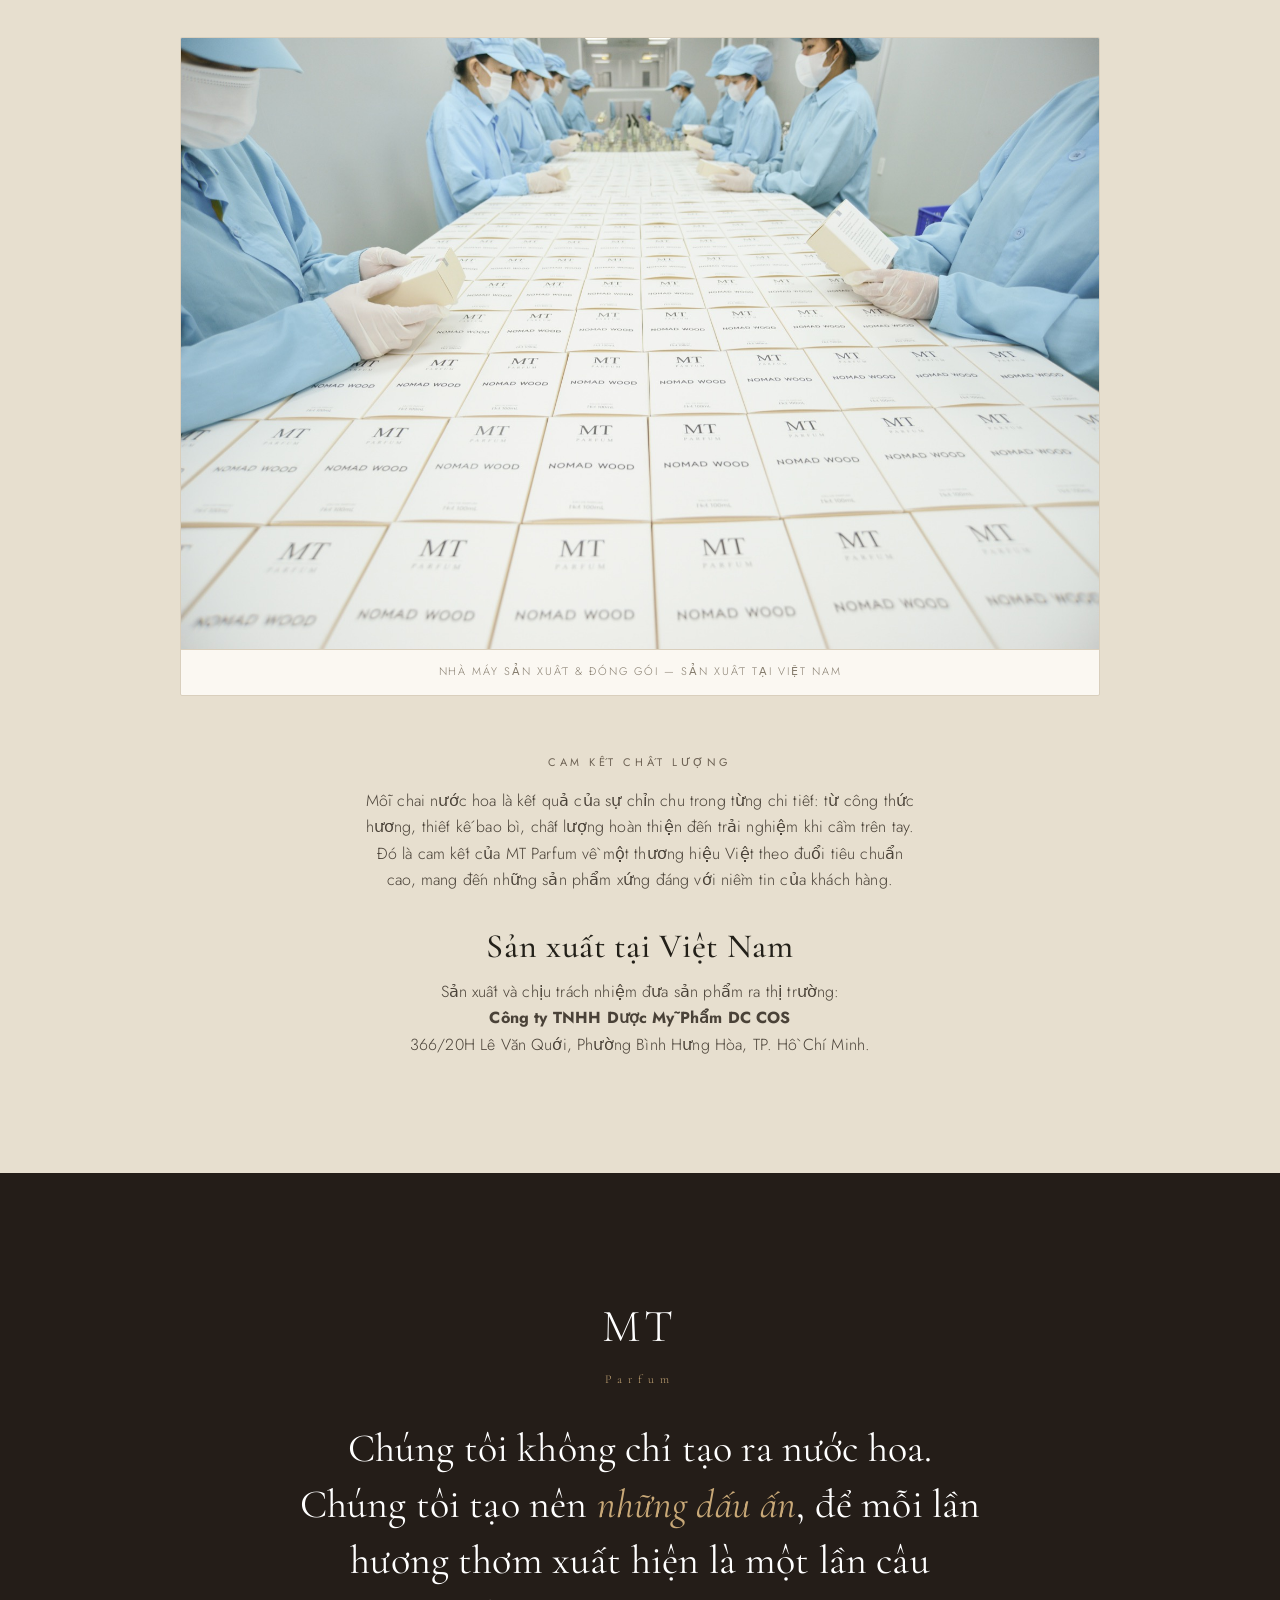
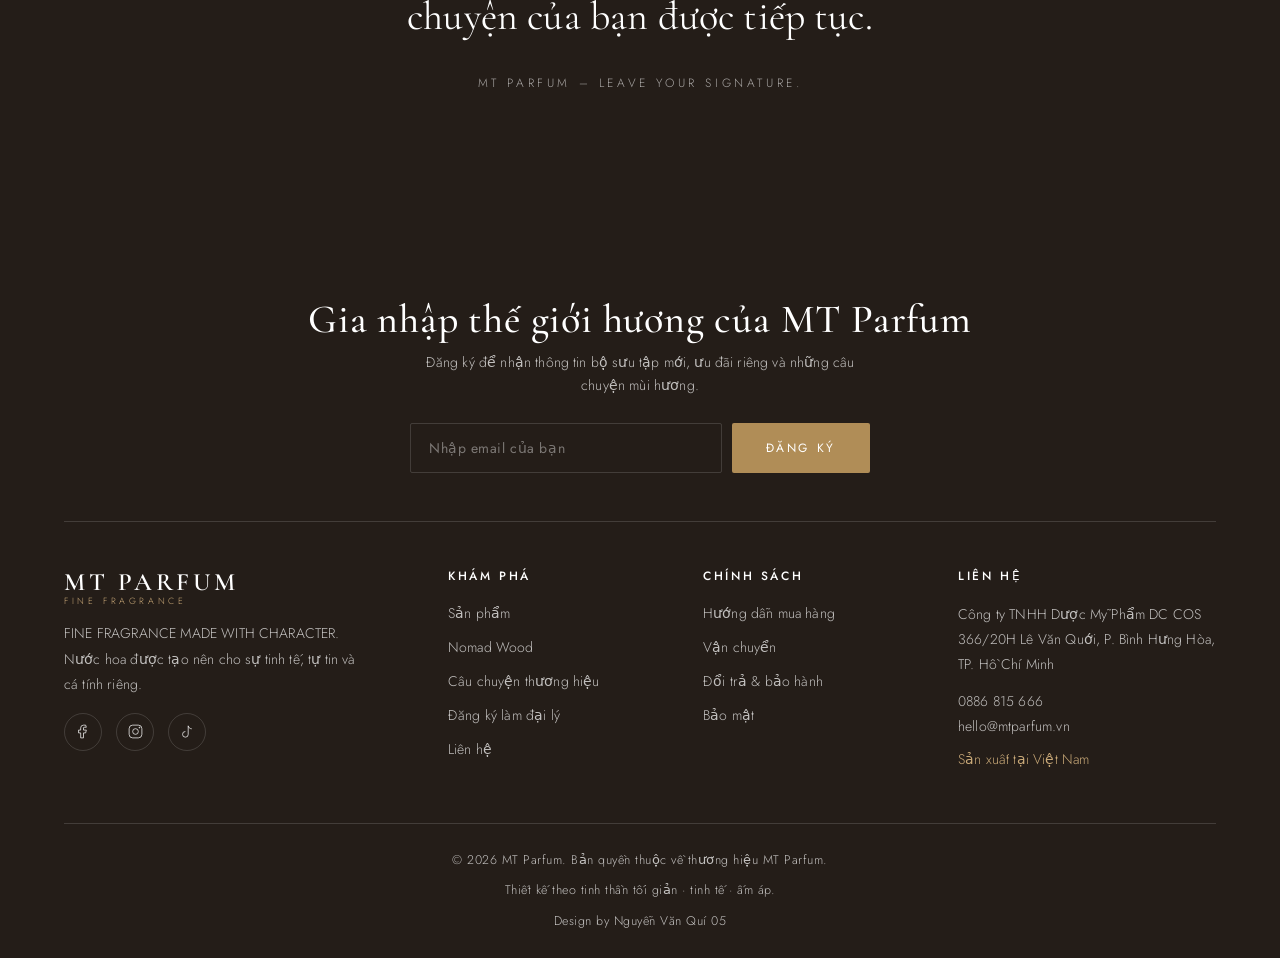
==== commit 7c64c381: "Đổi hotline 0886 815 666, bỏ mục Thank You, form đại lý sẵn sàng nối Google Sheet - SĐT + Zalo web: " ====
--- a/about.html
+++ b/about.html
@@ -150,7 +150,7 @@
     </div>
   </section>
 
-  <script src="assets/js/data.js?v=20260922d"></script>
-  <script src="assets/js/site.js?v=20260922d"></script>
+  <script src="assets/js/data.js?v=20260922e"></script>
+  <script src="assets/js/site.js?v=20260922e"></script>
 </body>
 </html>
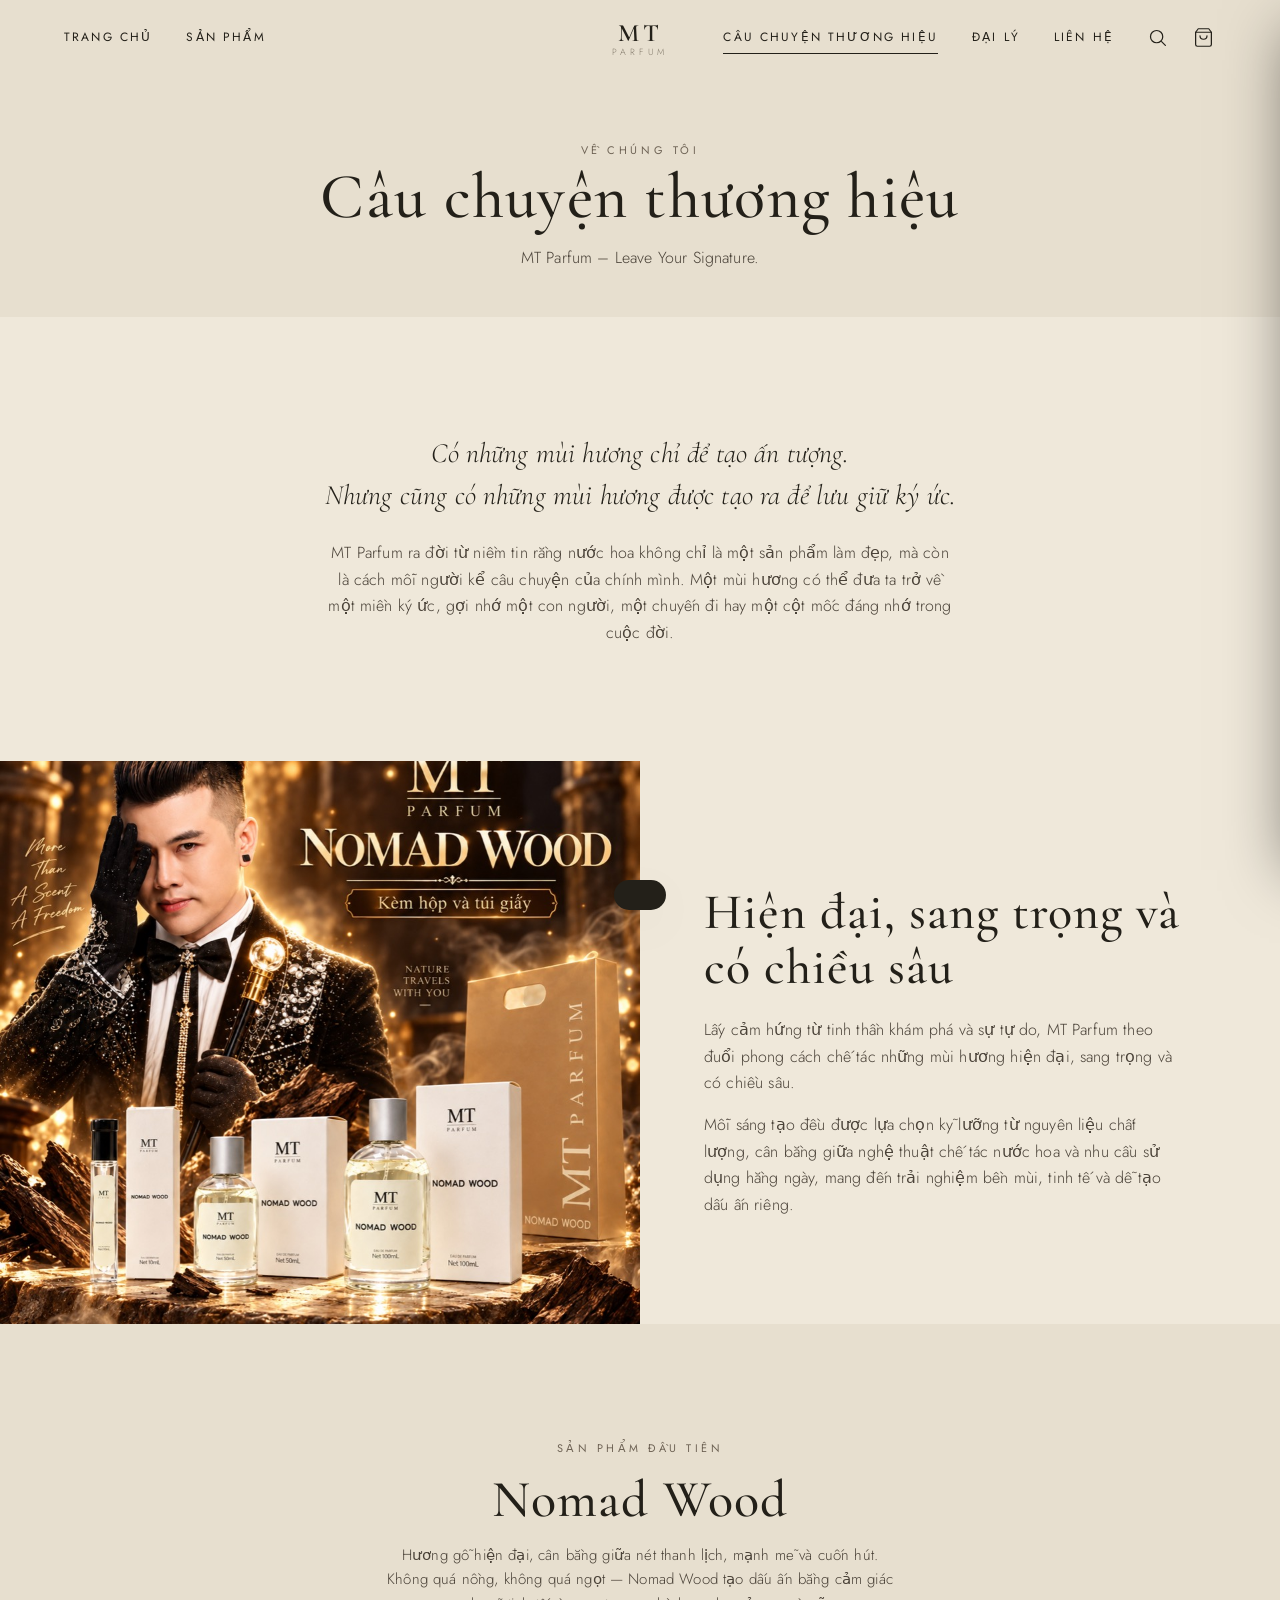
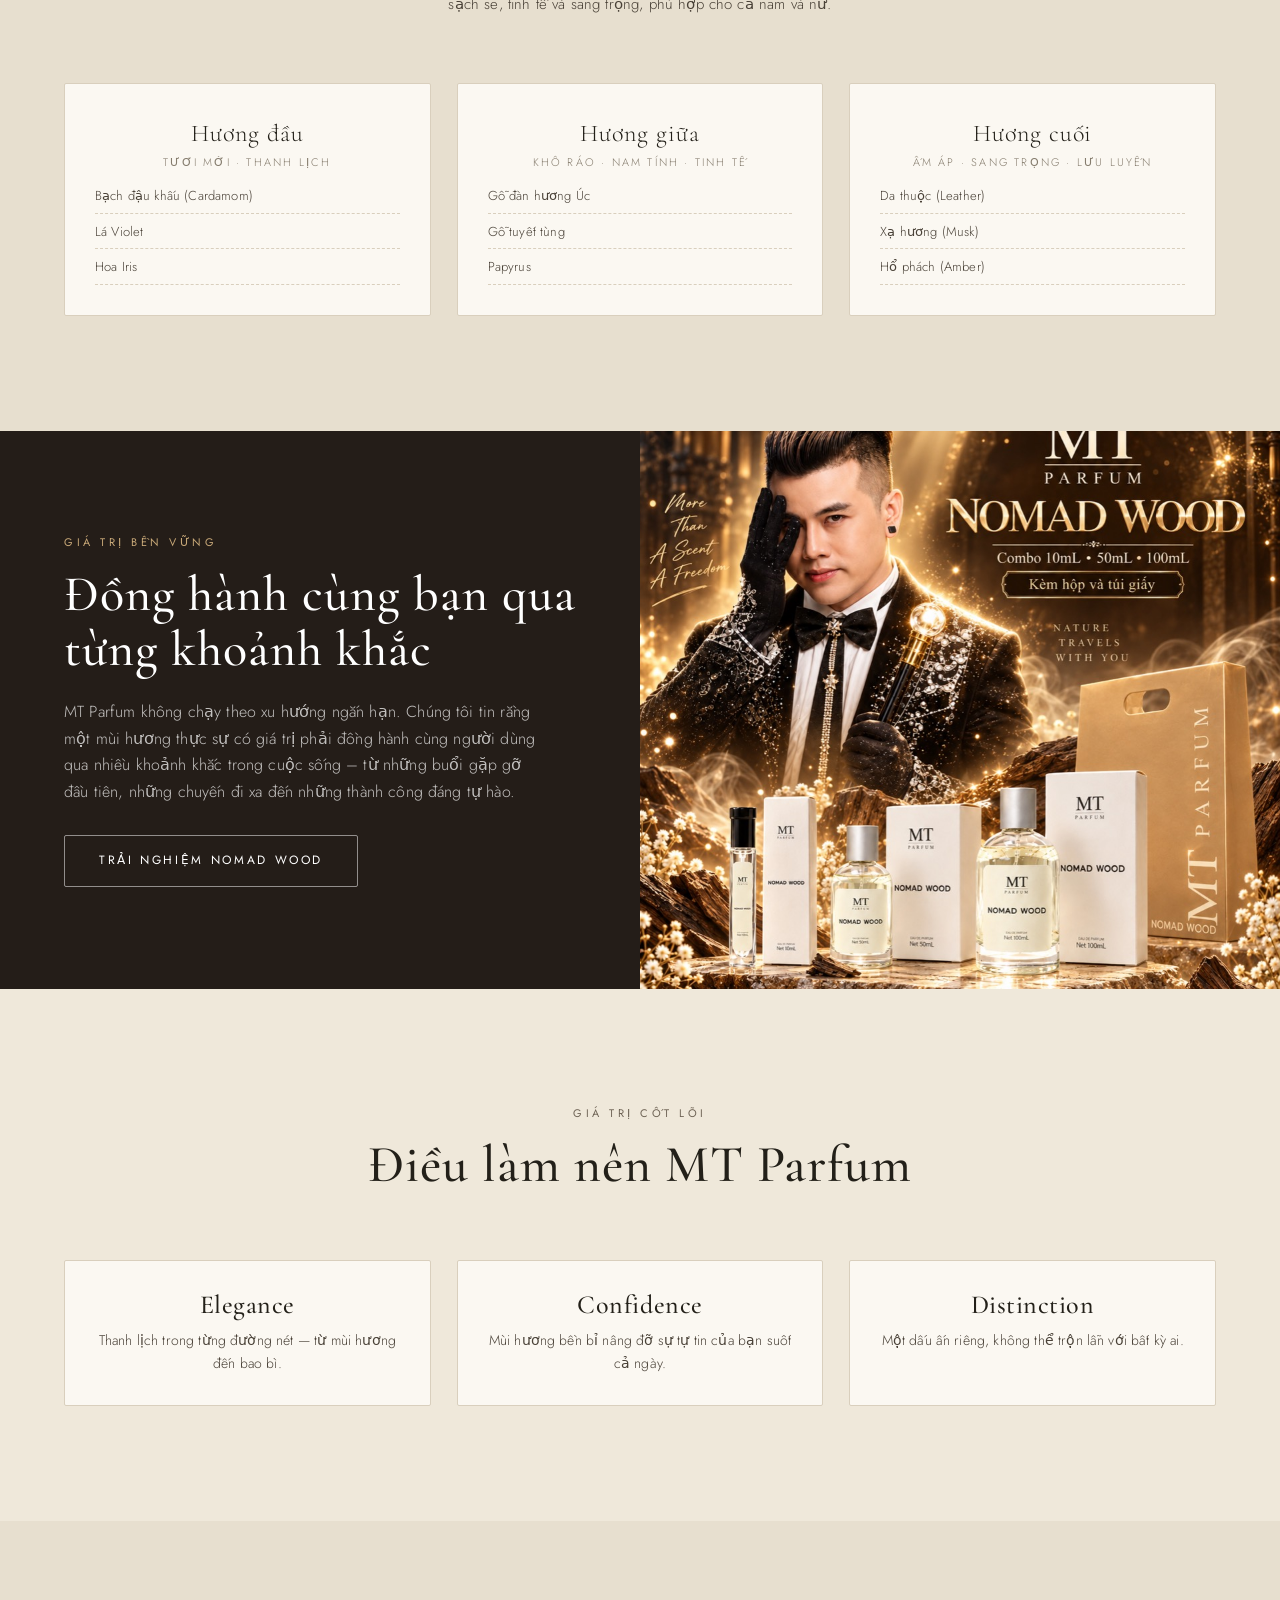
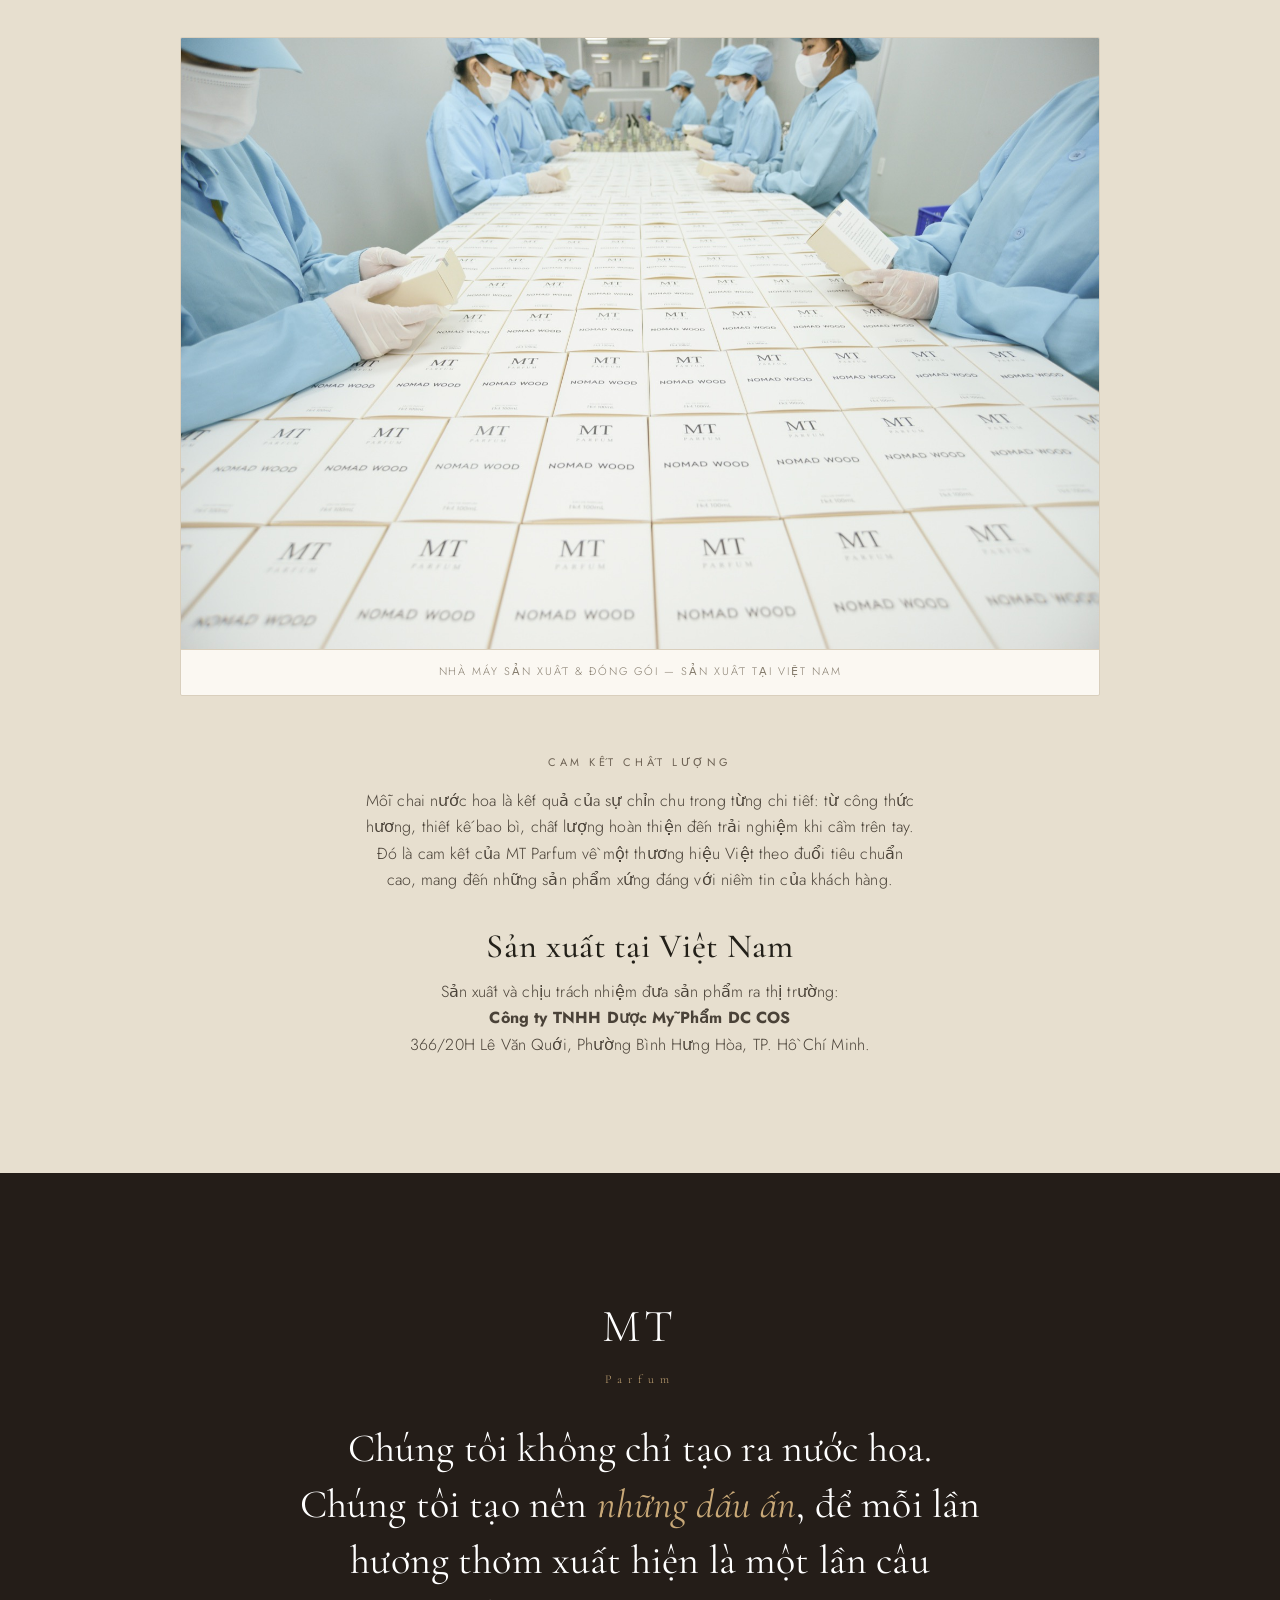
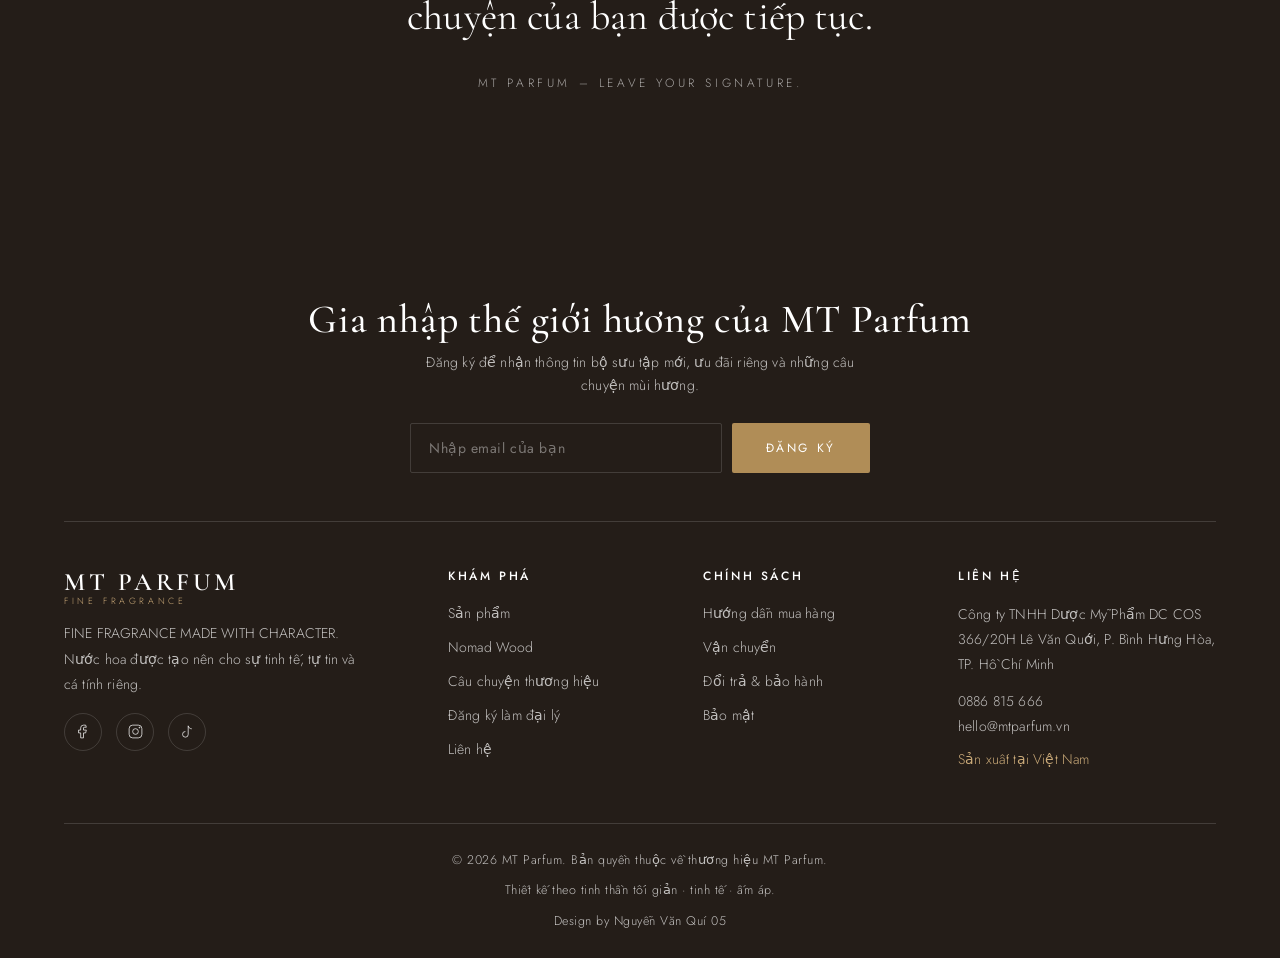
==== commit 8beb7237: "Thay ảnh thiết kế KOL sang vào brand story + 2 split trang Câu chuyện - Homepage brand story + About" ====
--- a/about.html
+++ b/about.html
@@ -44,7 +44,7 @@
 
   <!-- Split 1: Triết lý sáng tạo -->
   <section class="split">
-    <div class="split__media reveal"><img src="assets/images/that_chai_sach.jpg" alt="MT Parfum Nomad Wood"></div>
+    <div class="split__media reveal"><img src="assets/images/tk_sang_2.jpg" alt="MT Parfum Nomad Wood" style="object-position:center 22%"></div>
     <div class="split__body">
       <span class="eyebrow reveal">Triết lý sáng tạo</span>
       <h2 class="reveal d1">Hiện đại, sang trọng và có chiều sâu</h2>
@@ -95,7 +95,7 @@
 
   <!-- Split 2: Giá trị bền vững -->
   <section class="split split--rev">
-    <div class="split__media reveal"><img src="assets/images/that_chai_hop_xep.jpg" alt="Nomad Wood đồng hành cùng mọi khoảnh khắc"></div>
+    <div class="split__media reveal"><img src="assets/images/tk_sang_3.jpg" alt="Nomad Wood đồng hành cùng mọi khoảnh khắc" style="object-position:center 22%"></div>
     <div class="split__body on-dark">
       <span class="eyebrow reveal">Giá trị bền vững</span>
       <h2 class="reveal d1">Đồng hành cùng bạn qua từng khoảnh khắc</h2>
